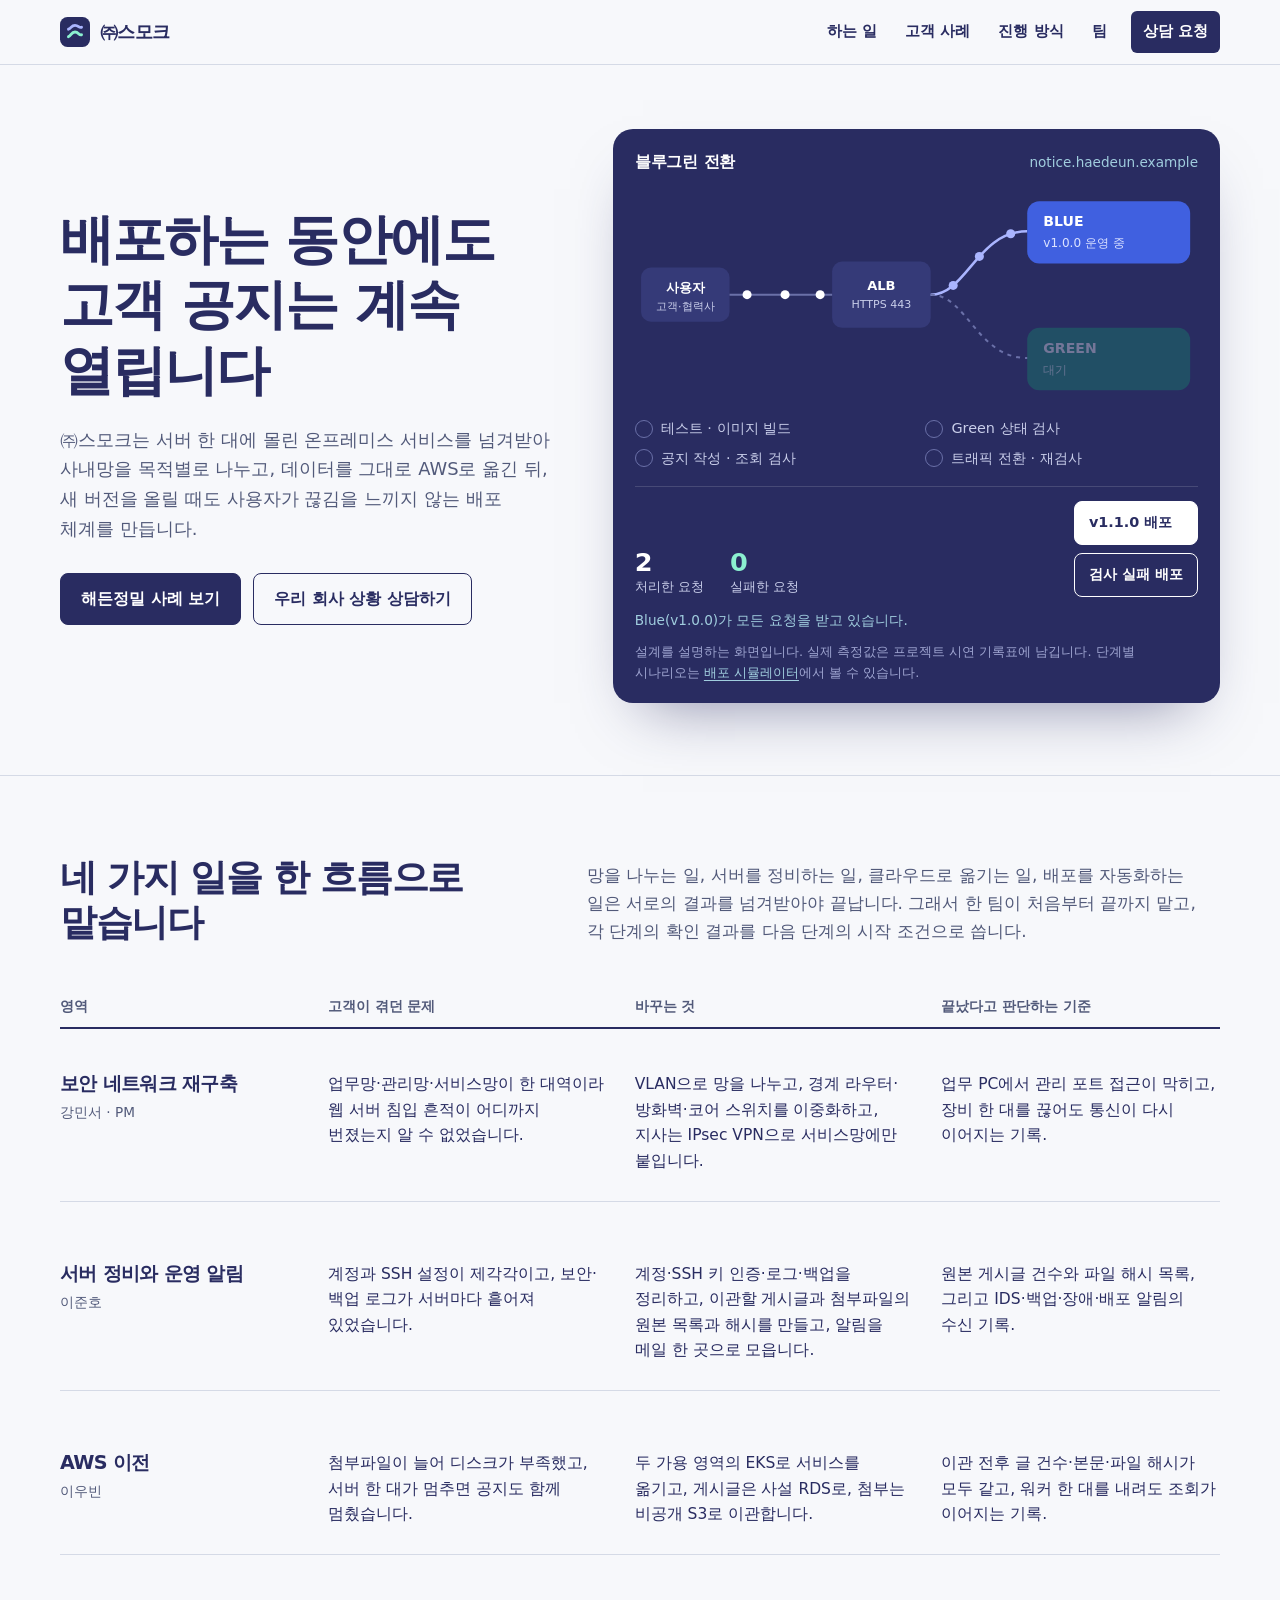
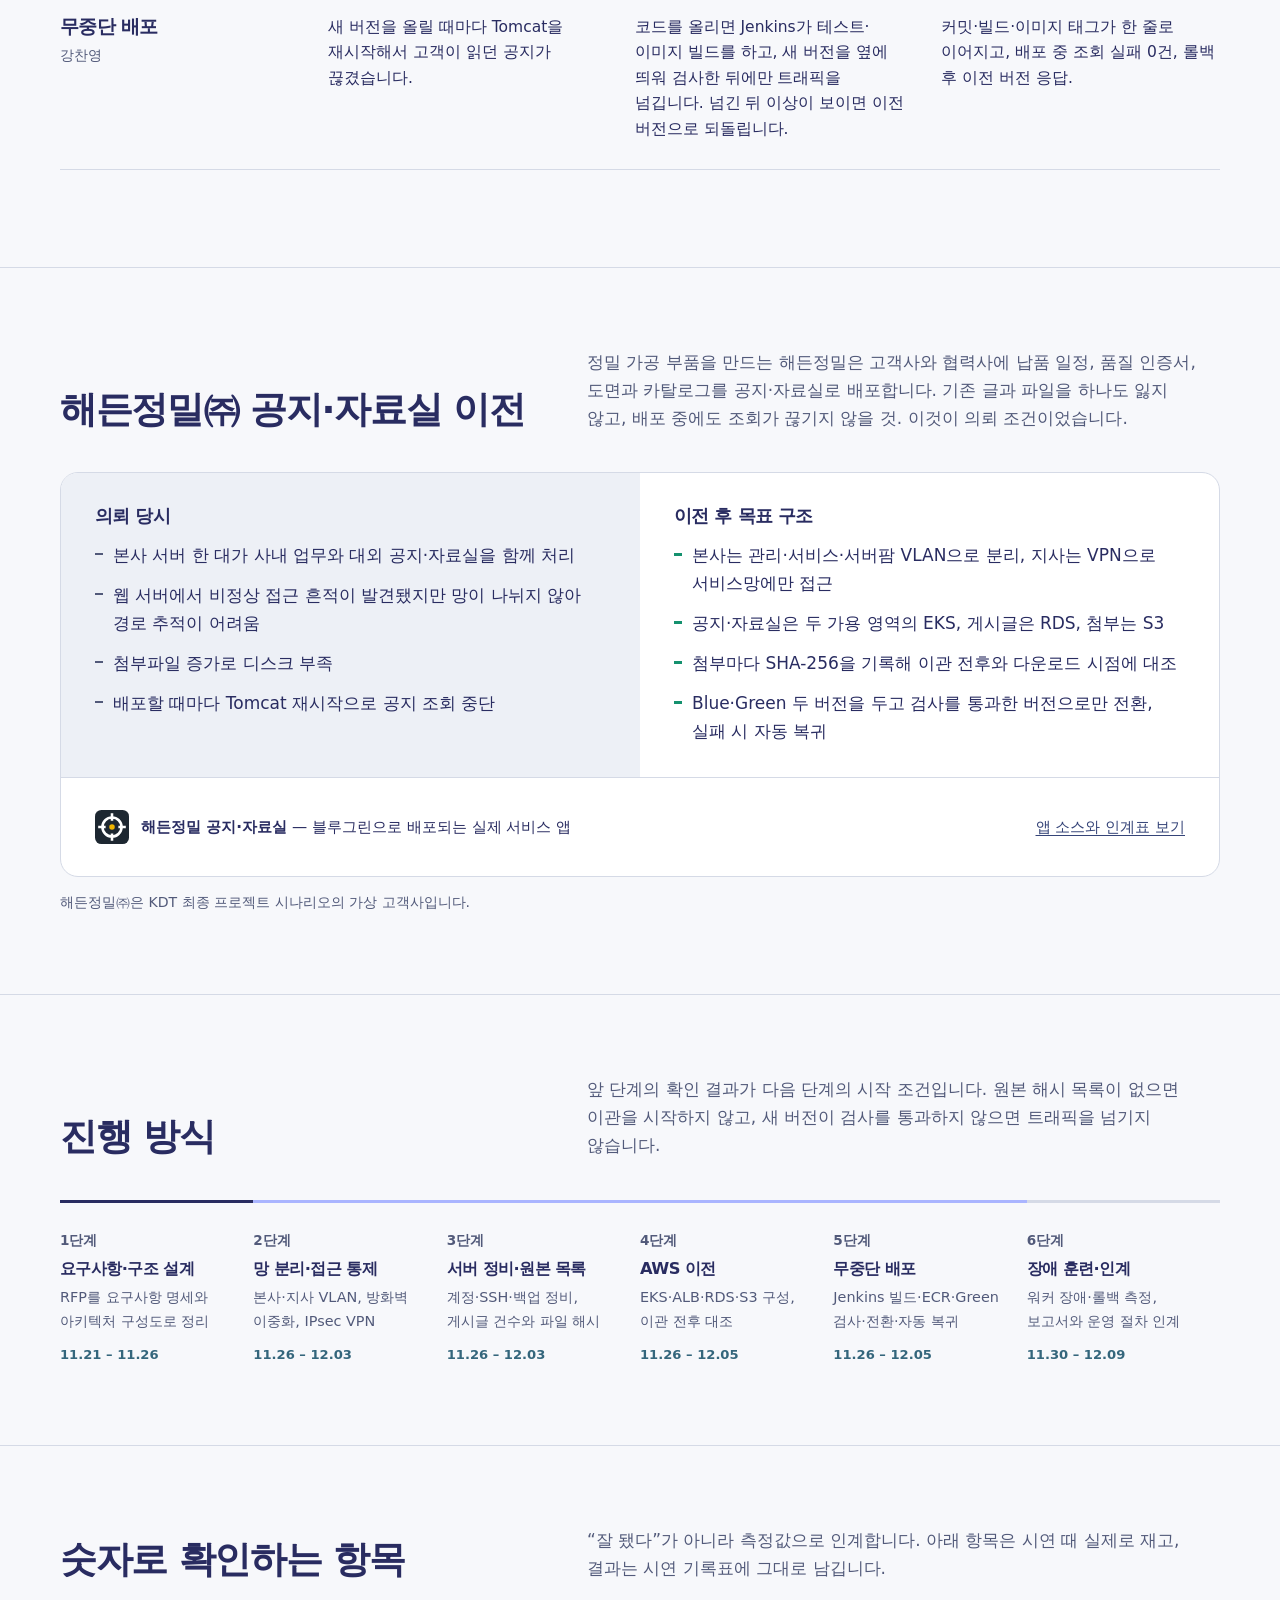
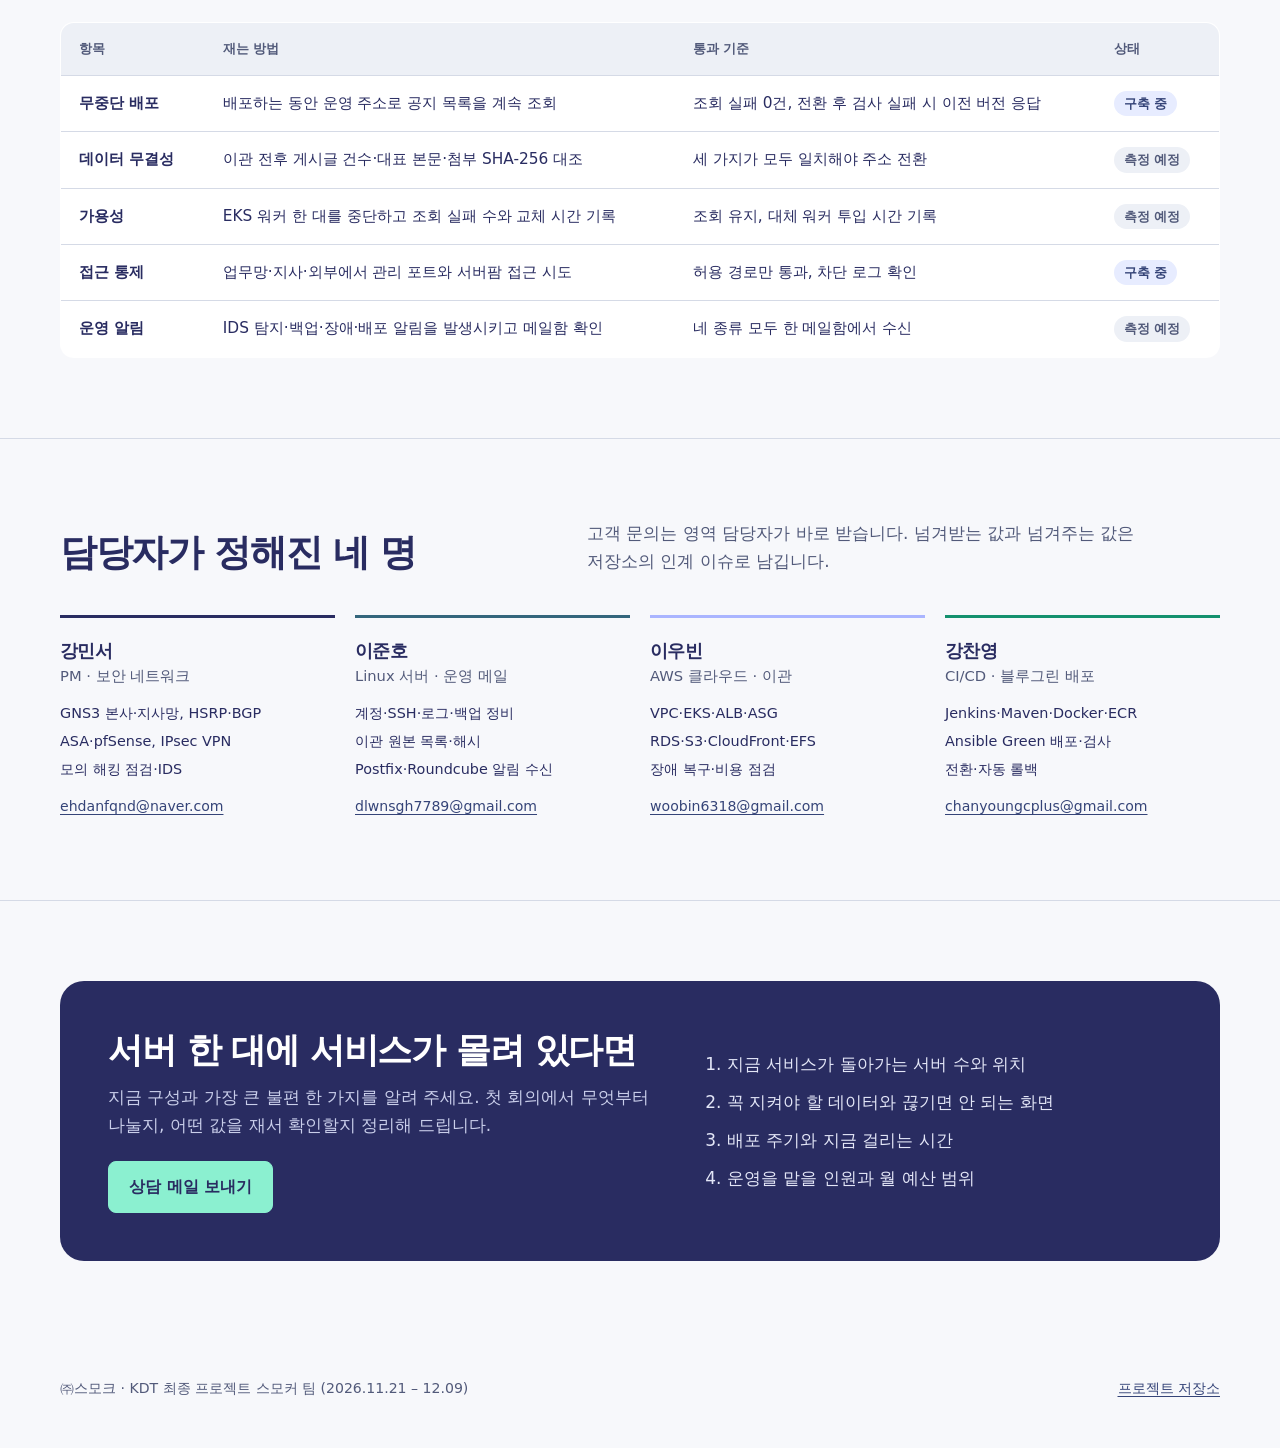
==== docs/site/index.html @ d823fbf6 "docs: ㈜스모크 회사 소개 사이트 (docs/site) - 블루그린 전환 인터랙션(정상 배포·검사 실패 롤백), 서비스 4영역, 해든정밀 사례, 일정, 측정 항목, 팀 - 단일" ====
<!DOCTYPE html>
<html lang="ko">
<head>
<meta charset="UTF-8">
<meta name="viewport" content="width=device-width, initial-scale=1">
<title>㈜스모크 | 온프레미스 보안 재구축 · AWS 이전 · 무중단 배포</title>
<meta name="description" content="㈜스모크는 사내망을 목적별로 나누고, 서비스를 AWS로 옮기고, 배포 중에도 서비스가 끊기지 않게 운영 체계를 만듭니다.">
<link rel="icon" href="data:image/svg+xml,%3Csvg xmlns='http://www.w3.org/2000/svg' viewBox='0 0 32 32'%3E%3Crect width='32' height='32' rx='8' fill='%23292C61'/%3E%3Cpath d='M9 21c3-1 3-5 7-5s4 4 7 3' stroke='%238BF0D0' stroke-width='3' fill='none' stroke-linecap='round'/%3E%3Cpath d='M9 13c3-1 3-4 7-4s4 3 7 2' stroke='%23AAB5FF' stroke-width='3' fill='none' stroke-linecap='round'/%3E%3C/svg%3E">
<style>
:root{
  --navy:#292C61; --navy-2:#354478; --teal:#34667C; --sky:#A0CDDE; --mint:#8BF0D0; --peri:#AAB5FF;
  --smoke:#EDF0F6; --mist:#F7F8FB; --white:#FFFFFF; --line:#D5DAE6; --text-2:#525A7A;
  --blue:#4060E0; --green:#14916E; --red:#C33A3A;
  --font:"Pretendard","Apple SD Gothic Neo","Malgun Gothic","Noto Sans KR","Noto Sans CJK KR",system-ui,sans-serif;
}
*{box-sizing:border-box}
html{scroll-behavior:smooth}
body{margin:0;font-family:var(--font);color:var(--navy);background:var(--mist);font-size:17px;line-height:1.65;font-feature-settings:"tnum" 1;word-break:keep-all;overflow-wrap:break-word}
a{color:var(--navy-2);text-underline-offset:3px}
:focus-visible{outline:3px solid var(--peri);outline-offset:3px;border-radius:4px}
h1,h2,h3{margin:0;letter-spacing:-.035em;line-height:1.2}
p{margin:0}
.wrap{width:min(1160px,100% - 40px);margin-inline:auto}
.sr-only{position:absolute;width:1px;height:1px;overflow:hidden;clip:rect(0 0 0 0);white-space:nowrap}

/* 머리글 */
.top{position:sticky;top:0;z-index:10;background:rgba(247,248,251,.92);backdrop-filter:blur(8px);border-bottom:1px solid var(--line)}
.top-in{display:flex;align-items:center;justify-content:space-between;min-height:64px;gap:20px}
.logo{display:flex;align-items:center;gap:10px;text-decoration:none;color:var(--navy);font-weight:800;font-size:1.15rem;letter-spacing:-.04em}
.logo svg{width:30px;height:30px}
.menu{display:flex;gap:4px;align-items:center}
.menu a{padding:8px 12px;text-decoration:none;color:var(--navy);font-weight:600;font-size:.95rem;border-radius:6px}
.menu a:hover{background:var(--smoke)}
.menu a.cta{background:var(--navy);color:var(--white);margin-left:8px}
.menu a.cta:hover{background:var(--navy-2)}

/* 히어로 */
.hero{padding:64px 0 72px;display:grid;grid-template-columns:.9fr 1.1fr;gap:56px;align-items:center}
.hero h1{font-size:clamp(2.2rem,4.4vw,3.4rem);font-weight:800}
.hero .lead{margin-top:22px;color:var(--text-2);font-size:1.12rem;max-width:30em}
.hero-actions{display:flex;gap:12px;margin-top:30px;flex-wrap:wrap}
.btn{display:inline-flex;align-items:center;gap:8px;padding:12px 20px;border-radius:8px;font:inherit;font-weight:700;font-size:1rem;text-decoration:none;cursor:pointer;border:1.5px solid var(--navy)}
.btn-solid{background:var(--navy);color:var(--white)}
.btn-solid:hover{background:var(--navy-2);border-color:var(--navy-2)}
.btn-line{background:transparent;color:var(--navy)}
.btn-line:hover{background:var(--smoke)}
.btn:disabled{opacity:.45;cursor:not-allowed}

/* 무중단 전환 패널 — 이 페이지에서 유일하게 움직이는 요소 */
.switch{background:var(--navy);color:var(--white);border-radius:20px;padding:22px 22px 20px;box-shadow:0 30px 60px -30px rgba(41,44,97,.55)}
.switch-head{display:flex;justify-content:space-between;align-items:baseline;gap:12px;margin-bottom:6px}
.switch-head h2{font-size:1.02rem;font-weight:700;letter-spacing:-.01em}
.switch-head .url{font-size:.85rem;color:var(--sky)}
.flow{width:100%;height:auto;display:block}
.flow text{font-family:var(--font)}
.checks{list-style:none;margin:6px 0 0;padding:0;display:grid;grid-template-columns:1fr 1fr;gap:6px 18px;font-size:.9rem}
.checks li{display:flex;gap:8px;align-items:center;color:#C9CEEA}
.checks li .m{width:18px;height:18px;border-radius:50%;border:1.5px solid #6A70A8;flex:none;display:grid;place-items:center;font-size:.7rem;font-weight:800}
.checks li.run{color:var(--white)}
.checks li.run .m{border-color:var(--peri);border-top-color:transparent;animation:spin .8s linear infinite}
.checks li.ok{color:var(--white)}
.checks li.ok .m{background:var(--mint);border-color:var(--mint);color:var(--navy)}
.checks li.fail{color:#FFD2D2}
.checks li.fail .m{background:var(--red);border-color:var(--red);color:var(--white)}
@keyframes spin{to{transform:rotate(360deg)}}
.meter{display:flex;gap:26px;margin-top:16px;padding-top:14px;border-top:1px solid rgba(255,255,255,.14);align-items:flex-end;flex-wrap:wrap}
.meter div{display:grid}
.meter b{font-size:1.6rem;font-weight:800;letter-spacing:-.03em;line-height:1.1}
.meter span{font-size:.8rem;color:#C9CEEA}
.meter .zero b{color:var(--mint)}
.switch-actions{margin-left:auto;display:flex;gap:8px;flex-wrap:wrap}
.switch .btn{padding:9px 14px;font-size:.9rem;border-color:var(--white)}
.switch .btn-solid{background:var(--white);color:var(--navy)}
.switch .btn-solid:hover{background:var(--mint);border-color:var(--mint)}
.switch .btn-line{color:var(--white)}
.switch .btn-line:hover{background:rgba(255,255,255,.1)}
.log{margin-top:12px;font-size:.85rem;color:var(--sky);min-height:1.5em}
.note{margin-top:10px;font-size:.8rem;color:#9EA4D0}
.note a{color:var(--sky)}

/* 공통 섹션 */
section.block{padding:80px 0;border-top:1px solid var(--line)}
.block-head{display:grid;grid-template-columns:1fr 1.3fr;gap:40px;margin-bottom:40px;align-items:end}
.block-head h2{font-size:clamp(1.7rem,3vw,2.3rem);font-weight:800}
.block-head p{color:var(--text-2);max-width:36em}

/* 하는 일: 문제 → 바꾸는 것 → 확인 방법 */
.svc{display:grid;gap:0;border-top:2px solid var(--navy)}
.svc-row{display:grid;grid-template-columns:15rem 1fr 1fr 1fr;gap:28px;padding:26px 0;border-bottom:1px solid var(--line)}
.svc-row h3{font-size:1.2rem;font-weight:800}
.svc-row .who{display:block;margin-top:6px;font-size:.85rem;color:var(--text-2);font-weight:500}
.svc-row dt{display:none;font-size:.82rem;color:var(--teal);font-weight:700;margin-bottom:4px}
.svc-row dd{margin:0;font-size:.97rem}
.svc-head{display:grid;grid-template-columns:15rem 1fr 1fr 1fr;gap:28px;padding:10px 0;font-size:.85rem;color:var(--text-2);font-weight:600}

/* 사례 */
.case{display:grid;grid-template-columns:1fr 1fr;gap:0;border-radius:18px;overflow:hidden;border:1px solid var(--line);background:var(--white)}
.case > div{padding:32px 34px}
.case .before{background:var(--smoke)}
.case h3{font-size:1.15rem;font-weight:800;margin-bottom:14px}
.case ul{margin:0;padding:0;list-style:none;display:grid;gap:12px}
.case li{padding-left:18px;position:relative}
.case li::before{content:"";position:absolute;left:0;top:.7em;width:8px;height:2px;background:var(--text-2)}
.case .after li::before{background:var(--green);height:3px}
.case-foot{grid-column:1/-1;padding:20px 34px;border-top:1px solid var(--line);display:flex;gap:16px;justify-content:space-between;flex-wrap:wrap;align-items:center;font-size:.95rem}
.client{display:flex;gap:12px;align-items:center}
.client svg{width:34px;height:34px}

/* 진행 방식: 실제 일정 순서 */
.steps{list-style:none;margin:0;padding:0;display:grid;grid-template-columns:repeat(6,1fr);gap:0;counter-reset:s}
.steps li{position:relative;padding:22px 18px 0 0;border-top:3px solid var(--line)}
.steps li.done{border-top-color:var(--navy)}
.steps li.now{border-top-color:var(--peri)}
.steps .n{font-size:.85rem;font-weight:700;color:var(--text-2)}
.steps h3{font-size:1.02rem;font-weight:800;margin:6px 0 8px}
.steps p{font-size:.9rem;color:var(--text-2)}
.steps time{display:block;margin-top:10px;font-size:.82rem;font-weight:600;color:var(--teal)}

/* 측정 약속 */
.measure{width:100%;border-collapse:collapse;background:var(--white);border-radius:14px;overflow:hidden;border:1px solid var(--line)}
.measure th,.measure td{text-align:left;padding:15px 18px;border-bottom:1px solid var(--line);vertical-align:top;font-size:.96rem}
.measure th{font-size:.82rem;color:var(--text-2);font-weight:600;background:var(--smoke)}
.measure tr:last-child td{border-bottom:0}
.measure td:first-child{font-weight:700;white-space:nowrap}
.status{display:inline-block;padding:2px 10px;border-radius:999px;font-size:.8rem;font-weight:700;background:var(--smoke);color:var(--text-2);white-space:nowrap}
.status.on{background:#E7ECFF;color:var(--navy-2)}
.fine{margin-top:14px;font-size:.88rem;color:var(--text-2)}

/* 팀 */
.team{display:grid;grid-template-columns:repeat(4,1fr);gap:20px}
.member{padding:22px 0 0;border-top:3px solid var(--navy)}
.member:nth-child(2){border-top-color:var(--teal)}
.member:nth-child(3){border-top-color:var(--peri)}
.member:nth-child(4){border-top-color:var(--green)}
.member h3{font-size:1.15rem;font-weight:800}
.member .role{color:var(--text-2);font-size:.92rem;margin-top:2px}
.member ul{margin:14px 0 0;padding:0;list-style:none;font-size:.9rem;display:grid;gap:4px}
.member a{font-size:.88rem;display:inline-block;margin-top:14px;word-break:break-all}

/* 상담 */
.contact{background:var(--navy);color:var(--white);border-radius:24px;padding:48px;display:grid;grid-template-columns:1.2fr 1fr;gap:40px;align-items:center}
.contact h2{font-size:clamp(1.6rem,3vw,2.2rem);font-weight:800}
.contact p{color:#C9CEEA;margin-top:12px}
.contact ol{margin:0;padding-left:1.2em;display:grid;gap:10px;color:#E3E6F7}
.contact .btn{margin-top:22px;background:var(--mint);border-color:var(--mint);color:var(--navy)}
.foot{padding:36px 0 48px;color:var(--text-2);font-size:.88rem;display:flex;justify-content:space-between;gap:16px;flex-wrap:wrap}

@media (max-width:960px){
  .hero{grid-template-columns:1fr;padding-top:40px;gap:36px}
  .block-head{grid-template-columns:1fr;gap:12px}
  .svc-head{display:none}
  .svc-row{grid-template-columns:1fr;gap:12px}
  .svc-row dt{display:block}
  .case{grid-template-columns:1fr}
  .steps{grid-template-columns:1fr 1fr;row-gap:28px}
  .team{grid-template-columns:1fr 1fr}
  .contact{grid-template-columns:1fr;padding:32px}
  .menu a:not(.cta){display:none}
}
@media (max-width:560px){
  body{font-size:16px}
  .checks{grid-template-columns:1fr}
  .team{grid-template-columns:1fr}
  .measure td:nth-child(3),.measure th:nth-child(3){display:none}
  .switch-actions{margin-left:0;width:100%}
}
@media (prefers-reduced-motion:reduce){
  html{scroll-behavior:auto}
  .checks li.run .m{animation:none;border-top-color:var(--peri)}
}
</style>
</head>
<body>

<header class="top">
  <div class="wrap top-in">
    <a class="logo" href="#top" aria-label="㈜스모크 처음으로">
      <svg viewBox="0 0 32 32" aria-hidden="true"><rect width="32" height="32" rx="8" fill="#292C61"/><path d="M9 21c3-1 3-5 7-5s4 4 7 3" stroke="#8BF0D0" stroke-width="3" fill="none" stroke-linecap="round"/><path d="M9 13c3-1 3-4 7-4s4 3 7 2" stroke="#AAB5FF" stroke-width="3" fill="none" stroke-linecap="round"/></svg>
      ㈜스모크
    </a>
    <nav class="menu" aria-label="주 메뉴">
      <a href="#services">하는 일</a>
      <a href="#case">고객 사례</a>
      <a href="#process">진행 방식</a>
      <a href="#team">팀</a>
      <a class="cta" href="#contact">상담 요청</a>
    </nav>
  </div>
</header>

<main id="top">
  <section class="wrap hero">
    <div>
      <h1>배포하는 동안에도 고객 공지는 계속 열립니다</h1>
      <p class="lead">㈜스모크는 서버 한 대에 몰린 온프레미스 서비스를 넘겨받아 사내망을 목적별로 나누고, 데이터를 그대로 AWS로 옮긴 뒤, 새 버전을 올릴 때도 사용자가 끊김을 느끼지 않는 배포 체계를 만듭니다.</p>
      <div class="hero-actions">
        <a class="btn btn-solid" href="#case">해든정밀 사례 보기</a>
        <a class="btn btn-line" href="#contact">우리 회사 상황 상담하기</a>
      </div>
    </div>

    <div class="switch" aria-labelledby="sw-title">
      <div class="switch-head">
        <h2 id="sw-title">블루그린 전환</h2>
        <span class="url">notice.haedeun.example</span>
      </div>
      <svg class="flow" viewBox="0 0 560 230" role="img" aria-labelledby="flow-desc">
        <desc id="flow-desc">사용자 요청이 로드밸런서를 거쳐 운영 중인 버전으로 가는 그림. 배포를 누르면 새 버전이 검사를 통과한 뒤 요청이 그쪽으로 옮겨 간다.</desc>
        <g font-size="13" fill="#C9CEEA">
          <rect x="6" y="88" width="88" height="54" rx="10" fill="#353A78"/>
          <text x="50" y="112" text-anchor="middle" fill="#fff" font-weight="700">사용자</text>
          <text x="50" y="130" text-anchor="middle" font-size="11">고객·협력사</text>
          <rect x="196" y="82" width="98" height="66" rx="10" fill="#353A78"/>
          <text x="245" y="110" text-anchor="middle" fill="#fff" font-weight="700">ALB</text>
          <text x="245" y="128" text-anchor="middle" font-size="11">HTTPS 443</text>
        </g>
        <path id="p-in" d="M94 115 H196" stroke="#6A70A8" stroke-width="2" fill="none"/>
        <path id="p-blue" d="M294 115 C330 115 340 52 390 52" stroke="#6A70A8" stroke-width="2" fill="none"/>
        <path id="p-green" d="M294 115 C330 115 340 178 390 178" stroke="#6A70A8" stroke-width="2" fill="none" stroke-dasharray="4 5"/>
        <g id="n-blue">
          <rect x="390" y="22" width="162" height="62" rx="12" fill="#4060E0"/>
          <text x="406" y="47" fill="#fff" font-size="14" font-weight="800">BLUE</text>
          <text id="t-blue-v" x="406" y="68" fill="#DCE3FF" font-size="12">v1.0.0 운영 중</text>
        </g>
        <g id="n-green" opacity=".35">
          <rect x="390" y="148" width="162" height="62" rx="12" fill="#14916E"/>
          <text x="406" y="173" fill="#fff" font-size="14" font-weight="800">GREEN</text>
          <text id="t-green-v" x="406" y="194" fill="#D5F7EC" font-size="12">대기</text>
        </g>
        <g id="dots"></g>
      </svg>

      <ol class="checks" aria-label="배포 단계">
        <li data-step="build"><span class="m" aria-hidden="true"></span>테스트 · 이미지 빌드</li>
        <li data-step="health"><span class="m" aria-hidden="true"></span>Green 상태 검사</li>
        <li data-step="rw"><span class="m" aria-hidden="true"></span>공지 작성 · 조회 검사</li>
        <li data-step="shift"><span class="m" aria-hidden="true"></span>트래픽 전환 · 재검사</li>
      </ol>

      <div class="meter">
        <div><b id="c-total">0</b><span>처리한 요청</span></div>
        <div class="zero"><b id="c-fail">0</b><span>실패한 요청</span></div>
        <div class="switch-actions">
          <button class="btn btn-solid" id="b-deploy" type="button">v1.1.0 배포</button>
          <button class="btn btn-line" id="b-bad" type="button">검사 실패 배포</button>
        </div>
      </div>
      <p class="log" id="log" role="status" aria-live="polite">Blue(v1.0.0)가 모든 요청을 받고 있습니다.</p>
      <p class="note">설계를 설명하는 화면입니다. 실제 측정값은 프로젝트 시연 기록표에 남깁니다. 단계별 시나리오는 <a href="https://smoke-release-lab.chanyoungcplus.chatgpt.site">배포 시뮬레이터</a>에서 볼 수 있습니다.</p>
    </div>
  </section>

  <section class="block" id="services">
    <div class="wrap">
      <div class="block-head">
        <h2>네 가지 일을 한 흐름으로 맡습니다</h2>
        <p>망을 나누는 일, 서버를 정비하는 일, 클라우드로 옮기는 일, 배포를 자동화하는 일은 서로의 결과를 넘겨받아야 끝납니다. 그래서 한 팀이 처음부터 끝까지 맡고, 각 단계의 확인 결과를 다음 단계의 시작 조건으로 씁니다.</p>
      </div>
      <div class="svc-head" aria-hidden="true"><span>영역</span><span>고객이 겪던 문제</span><span>바꾸는 것</span><span>끝났다고 판단하는 기준</span></div>
      <div class="svc">
        <dl class="svc-row">
          <div><h3>보안 네트워크 재구축</h3><span class="who">강민서 · PM</span></div>
          <div><dt>문제</dt><dd>업무망·관리망·서비스망이 한 대역이라 웹 서버 침입 흔적이 어디까지 번졌는지 알 수 없었습니다.</dd></div>
          <div><dt>바꾸는 것</dt><dd>VLAN으로 망을 나누고, 경계 라우터·방화벽·코어 스위치를 이중화하고, 지사는 IPsec VPN으로 서비스망에만 붙입니다.</dd></div>
          <div><dt>판단 기준</dt><dd>업무 PC에서 관리 포트 접근이 막히고, 장비 한 대를 끊어도 통신이 다시 이어지는 기록.</dd></div>
        </dl>
        <dl class="svc-row">
          <div><h3>서버 정비와 운영 알림</h3><span class="who">이준호</span></div>
          <div><dt>문제</dt><dd>계정과 SSH 설정이 제각각이고, 보안·백업 로그가 서버마다 흩어져 있었습니다.</dd></div>
          <div><dt>바꾸는 것</dt><dd>계정·SSH 키 인증·로그·백업을 정리하고, 이관할 게시글과 첨부파일의 원본 목록과 해시를 만들고, 알림을 메일 한 곳으로 모읍니다.</dd></div>
          <div><dt>판단 기준</dt><dd>원본 게시글 건수와 파일 해시 목록, 그리고 IDS·백업·장애·배포 알림의 수신 기록.</dd></div>
        </dl>
        <dl class="svc-row">
          <div><h3>AWS 이전</h3><span class="who">이우빈</span></div>
          <div><dt>문제</dt><dd>첨부파일이 늘어 디스크가 부족했고, 서버 한 대가 멈추면 공지도 함께 멈췄습니다.</dd></div>
          <div><dt>바꾸는 것</dt><dd>두 가용 영역의 EKS로 서비스를 옮기고, 게시글은 사설 RDS로, 첨부는 비공개 S3로 이관합니다.</dd></div>
          <div><dt>판단 기준</dt><dd>이관 전후 글 건수·본문·파일 해시가 모두 같고, 워커 한 대를 내려도 조회가 이어지는 기록.</dd></div>
        </dl>
        <dl class="svc-row">
          <div><h3>무중단 배포</h3><span class="who">강찬영</span></div>
          <div><dt>문제</dt><dd>새 버전을 올릴 때마다 Tomcat을 재시작해서 고객이 읽던 공지가 끊겼습니다.</dd></div>
          <div><dt>바꾸는 것</dt><dd>코드를 올리면 Jenkins가 테스트·이미지 빌드를 하고, 새 버전을 옆에 띄워 검사한 뒤에만 트래픽을 넘깁니다. 넘긴 뒤 이상이 보이면 이전 버전으로 되돌립니다.</dd></div>
          <div><dt>판단 기준</dt><dd>커밋·빌드·이미지 태그가 한 줄로 이어지고, 배포 중 조회 실패 0건, 롤백 후 이전 버전 응답.</dd></div>
        </dl>
      </div>
    </div>
  </section>

  <section class="block" id="case">
    <div class="wrap">
      <div class="block-head">
        <h2>해든정밀㈜ 공지·자료실 이전</h2>
        <p>정밀 가공 부품을 만드는 해든정밀은 고객사와 협력사에 납품 일정, 품질 인증서, 도면과 카탈로그를 공지·자료실로 배포합니다. 기존 글과 파일을 하나도 잃지 않고, 배포 중에도 조회가 끊기지 않을 것. 이것이 의뢰 조건이었습니다.</p>
      </div>
      <div class="case">
        <div class="before">
          <h3>의뢰 당시</h3>
          <ul>
            <li>본사 서버 한 대가 사내 업무와 대외 공지·자료실을 함께 처리</li>
            <li>웹 서버에서 비정상 접근 흔적이 발견됐지만 망이 나뉘지 않아 경로 추적이 어려움</li>
            <li>첨부파일 증가로 디스크 부족</li>
            <li>배포할 때마다 Tomcat 재시작으로 공지 조회 중단</li>
          </ul>
        </div>
        <div class="after">
          <h3>이전 후 목표 구조</h3>
          <ul>
            <li>본사는 관리·서비스·서버팜 VLAN으로 분리, 지사는 VPN으로 서비스망에만 접근</li>
            <li>공지·자료실은 두 가용 영역의 EKS, 게시글은 RDS, 첨부는 S3</li>
            <li>첨부마다 SHA-256을 기록해 이관 전후와 다운로드 시점에 대조</li>
            <li>Blue·Green 두 버전을 두고 검사를 통과한 버전으로만 전환, 실패 시 자동 복귀</li>
          </ul>
        </div>
        <div class="case-foot">
          <div class="client">
            <svg viewBox="0 0 32 32" aria-hidden="true"><rect width="32" height="32" rx="6" fill="#1D2731"/><circle cx="16" cy="16" r="9" fill="none" stroke="#fff" stroke-width="2.4"/><path d="M16 3v7M16 22v7M3 16h7M22 16h7" stroke="#fff" stroke-width="2.4"/><circle cx="16" cy="16" r="2.6" fill="#F0B400"/></svg>
            <span><strong>해든정밀 공지·자료실</strong> — 블루그린으로 배포되는 실제 서비스 앱</span>
          </div>
          <a href="https://github.com/CHANYOUNGKANG/Final_4gl_team_smoke/tree/main/app">앱 소스와 인계표 보기</a>
        </div>
      </div>
      <p class="fine">해든정밀㈜은 KDT 최종 프로젝트 시나리오의 가상 고객사입니다.</p>
    </div>
  </section>

  <section class="block" id="process">
    <div class="wrap">
      <div class="block-head">
        <h2>진행 방식</h2>
        <p>앞 단계의 확인 결과가 다음 단계의 시작 조건입니다. 원본 해시 목록이 없으면 이관을 시작하지 않고, 새 버전이 검사를 통과하지 않으면 트래픽을 넘기지 않습니다.</p>
      </div>
      <ol class="steps">
        <li class="done"><span class="n">1단계</span><h3>요구사항·구조 설계</h3><p>RFP를 요구사항 명세와 아키텍처 구성도로 정리</p><time>11.21 – 11.26</time></li>
        <li class="now"><span class="n">2단계</span><h3>망 분리·접근 통제</h3><p>본사·지사 VLAN, 방화벽 이중화, IPsec VPN</p><time>11.26 – 12.03</time></li>
        <li class="now"><span class="n">3단계</span><h3>서버 정비·원본 목록</h3><p>계정·SSH·백업 정비, 게시글 건수와 파일 해시</p><time>11.26 – 12.03</time></li>
        <li class="now"><span class="n">4단계</span><h3>AWS 이전</h3><p>EKS·ALB·RDS·S3 구성, 이관 전후 대조</p><time>11.26 – 12.05</time></li>
        <li class="now"><span class="n">5단계</span><h3>무중단 배포</h3><p>Jenkins 빌드·ECR·Green 검사·전환·자동 복귀</p><time>11.26 – 12.05</time></li>
        <li><span class="n">6단계</span><h3>장애 훈련·인계</h3><p>워커 장애·롤백 측정, 보고서와 운영 절차 인계</p><time>11.30 – 12.09</time></li>
      </ol>
    </div>
  </section>

  <section class="block" id="measure">
    <div class="wrap">
      <div class="block-head">
        <h2>숫자로 확인하는 항목</h2>
        <p>“잘 됐다”가 아니라 측정값으로 인계합니다. 아래 항목은 시연 때 실제로 재고, 결과는 시연 기록표에 그대로 남깁니다.</p>
      </div>
      <table class="measure">
        <thead><tr><th scope="col">항목</th><th scope="col">재는 방법</th><th scope="col">통과 기준</th><th scope="col">상태</th></tr></thead>
        <tbody>
          <tr><td>무중단 배포</td><td>배포하는 동안 운영 주소로 공지 목록을 계속 조회</td><td>조회 실패 0건, 전환 후 검사 실패 시 이전 버전 응답</td><td><span class="status on">구축 중</span></td></tr>
          <tr><td>데이터 무결성</td><td>이관 전후 게시글 건수·대표 본문·첨부 SHA-256 대조</td><td>세 가지가 모두 일치해야 주소 전환</td><td><span class="status">측정 예정</span></td></tr>
          <tr><td>가용성</td><td>EKS 워커 한 대를 중단하고 조회 실패 수와 교체 시간 기록</td><td>조회 유지, 대체 워커 투입 시간 기록</td><td><span class="status">측정 예정</span></td></tr>
          <tr><td>접근 통제</td><td>업무망·지사·외부에서 관리 포트와 서버팜 접근 시도</td><td>허용 경로만 통과, 차단 로그 확인</td><td><span class="status on">구축 중</span></td></tr>
          <tr><td>운영 알림</td><td>IDS 탐지·백업·장애·배포 알림을 발생시키고 메일함 확인</td><td>네 종류 모두 한 메일함에서 수신</td><td><span class="status">측정 예정</span></td></tr>
        </tbody>
      </table>
    </div>
  </section>

  <section class="block" id="team">
    <div class="wrap">
      <div class="block-head">
        <h2>담당자가 정해진 네 명</h2>
        <p>고객 문의는 영역 담당자가 바로 받습니다. 넘겨받는 값과 넘겨주는 값은 저장소의 인계 이슈로 남깁니다.</p>
      </div>
      <div class="team">
        <div class="member"><h3>강민서</h3><p class="role">PM · 보안 네트워크</p><ul><li>GNS3 본사·지사망, HSRP·BGP</li><li>ASA·pfSense, IPsec VPN</li><li>모의 해킹 점검·IDS</li></ul><a href="mailto:ehdanfqnd@naver.com">ehdanfqnd@naver.com</a></div>
        <div class="member"><h3>이준호</h3><p class="role">Linux 서버 · 운영 메일</p><ul><li>계정·SSH·로그·백업 정비</li><li>이관 원본 목록·해시</li><li>Postfix·Roundcube 알림 수신</li></ul><a href="mailto:dlwnsgh7789@gmail.com">dlwnsgh7789@gmail.com</a></div>
        <div class="member"><h3>이우빈</h3><p class="role">AWS 클라우드 · 이관</p><ul><li>VPC·EKS·ALB·ASG</li><li>RDS·S3·CloudFront·EFS</li><li>장애 복구·비용 점검</li></ul><a href="mailto:woobin6318@gmail.com">woobin6318@gmail.com</a></div>
        <div class="member"><h3>강찬영</h3><p class="role">CI/CD · 블루그린 배포</p><ul><li>Jenkins·Maven·Docker·ECR</li><li>Ansible Green 배포·검사</li><li>전환·자동 롤백</li></ul><a href="mailto:chanyoungcplus@gmail.com">chanyoungcplus@gmail.com</a></div>
      </div>
    </div>
  </section>

  <section class="block" id="contact">
    <div class="wrap">
      <div class="contact">
        <div>
          <h2>서버 한 대에 서비스가 몰려 있다면</h2>
          <p>지금 구성과 가장 큰 불편 한 가지를 알려 주세요. 첫 회의에서 무엇부터 나눌지, 어떤 값을 재서 확인할지 정리해 드립니다.</p>
          <a class="btn" href="mailto:ehdanfqnd@naver.com?subject=%5B%EC%83%81%EB%8B%B4%5D%20%EC%9D%B8%ED%94%84%EB%9D%BC%20%EC%A0%84%ED%99%98%20%EB%AC%B8%EC%9D%98">상담 메일 보내기</a>
        </div>
        <ol>
          <li>지금 서비스가 돌아가는 서버 수와 위치</li>
          <li>꼭 지켜야 할 데이터와 끊기면 안 되는 화면</li>
          <li>배포 주기와 지금 걸리는 시간</li>
          <li>운영을 맡을 인원과 월 예산 범위</li>
        </ol>
      </div>
    </div>
  </section>
</main>

<footer class="wrap foot">
  <span>㈜스모크 · KDT 최종 프로젝트 스모커 팀 (2026.11.21 – 12.09)</span>
  <a href="https://github.com/CHANYOUNGKANG/Final_4gl_team_smoke">프로젝트 저장소</a>
</footer>

<script>
(() => {
  const reduce = window.matchMedia('(prefers-reduced-motion: reduce)').matches;
  const $ = (id) => document.getElementById(id);
  const svgNS = 'http://www.w3.org/2000/svg';
  const dots = $('dots');
  const paths = { in: $('p-in'), blue: $('p-blue'), green: $('p-green') };
  const len = Object.fromEntries(Object.entries(paths).map(([k, p]) => [k, p.getTotalLength()]));
  const steps = [...document.querySelectorAll('.checks li')];
  const bDeploy = $('b-deploy'), bBad = $('b-bad'), log = $('log');

  let live = 'blue';            // 운영 트래픽을 받는 쪽
  let versions = { blue: 'v1.0.0', green: null };
  let total = 0, fail = 0, busy = false, nextVer = 1;
  const color = { blue: '#AAB5FF', green: '#8BF0D0' };
  const flying = [];

  function setStep(i, state) {
    steps[i].className = state || '';
    const m = steps[i].querySelector('.m');
    m.textContent = state === 'ok' ? '✓' : state === 'fail' ? '!' : '';
  }
  function resetSteps() { steps.forEach((_, i) => setStep(i, '')); }
  function say(t) { log.textContent = t; }
  function node(slot, on) { $('n-' + slot).setAttribute('opacity', on ? '1' : '.35'); }
  function edge(slot, on) {
    paths[slot].setAttribute('stroke', on ? color[slot] : '#6A70A8');
    paths[slot].setAttribute('stroke-dasharray', on ? '' : '4 5');
    paths[slot].setAttribute('stroke-width', on ? '2.5' : '2');
  }
  function label(slot, text) { $('t-' + slot + '-v').textContent = text; }
  const wait = (ms) => new Promise((r) => setTimeout(r, reduce ? Math.min(ms, 250) : ms));

  // 요청 점: 사용자 → ALB → 지금 live 인 슬롯. 요청이 출발할 때 목적지를 정하므로 전환 중에도 실패가 없다.
  function spawn() {
    const c = document.createElementNS(svgNS, 'circle');
    c.setAttribute('r', '4.5');
    c.setAttribute('fill', '#fff');
    dots.appendChild(c);
    flying.push({ c, t: 0, to: live });
  }
  let last = performance.now(), acc = 0;
  function frame(now) {
    const dt = Math.min(now - last, 50); last = now;
    acc += dt;
    if (!reduce && acc > 210) { acc = 0; spawn(); }
    for (let i = flying.length - 1; i >= 0; i--) {
      const f = flying[i];
      f.t += dt / 1300;
      let pt;
      if (f.t < 0.45) pt = paths.in.getPointAtLength(len.in * (f.t / 0.45));
      else {
        const k = (f.t - 0.45) / 0.55;
        pt = paths[f.to].getPointAtLength(len[f.to] * Math.min(k, 1));
        f.c.setAttribute('fill', color[f.to]);
      }
      f.c.setAttribute('cx', pt.x); f.c.setAttribute('cy', pt.y);
      if (f.t >= 1) { f.c.remove(); flying.splice(i, 1); total++; $('c-total').textContent = total.toLocaleString('ko-KR'); }
    }
    requestAnimationFrame(frame);
  }
  if (reduce) setInterval(() => { total += 5; $('c-total').textContent = total.toLocaleString('ko-KR'); }, 1000);
  requestAnimationFrame(frame);

  async function deploy(bad) {
    if (busy) return;
    busy = true; bDeploy.disabled = bBad.disabled = true;
    const idle = live === 'blue' ? 'green' : 'blue';
    const prev = live;
    const ver = 'v1.' + nextVer + '.0';
    const NAME = idle.toUpperCase(), PREV = prev.toUpperCase();
    resetSteps();

    setStep(0, 'run'); say(`커밋을 받아 ${ver} 테스트와 이미지 빌드를 진행합니다.`);
    await wait(1400); setStep(0, 'ok');

    node(idle, true); label(idle, ver + ' 검사 중');
    setStep(1, 'run'); say(`${NAME}에 ${ver}를 띄웠습니다. 운영 요청은 계속 ${PREV}가 받습니다.`);
    await wait(1300); setStep(1, 'ok');

    setStep(2, 'run'); say(`${NAME} 전용 경로에서 검증 공지를 작성하고 다시 읽습니다.`);
    await wait(1300); setStep(2, 'ok');

    setStep(3, 'run'); say('ALB 리스너를 새 대상 그룹으로 바꿉니다. 이미 출발한 요청은 원래 버전이 끝까지 처리합니다.');
    live = idle; edge(idle, true); edge(prev, false);
    await wait(1500);

    if (bad) {
      setStep(3, 'fail');
      say(`운영 주소 재검사에서 오류를 감지했습니다. ${PREV}로 되돌립니다.`);
      await wait(900);
      live = prev; edge(prev, true); edge(idle, false);
      label(idle, ver + ' 실패 · 보관'); node(idle, false);
      await wait(1200);
      say(`${PREV}(${versions[prev]})가 다시 모든 요청을 받습니다. 실패한 요청 ${fail}건.`);
    } else {
      setStep(3, 'ok');
      versions[idle] = ver;
      label(idle, ver + ' 운영 중');
      label(prev, versions[prev] + ' 대기 · 복귀용');
      node(prev, false);
      nextVer++;
      say(`${NAME}(${ver})가 모든 요청을 받습니다. 배포하는 동안 실패한 요청 ${fail}건.`);
      bDeploy.textContent = 'v1.' + nextVer + '.0 배포';
    }
    busy = false; bDeploy.disabled = bBad.disabled = false;
  }
  bDeploy.addEventListener('click', () => deploy(false));
  bBad.addEventListener('click', () => deploy(true));
  edge('blue', true);
})();
</script>
</body>
</html>
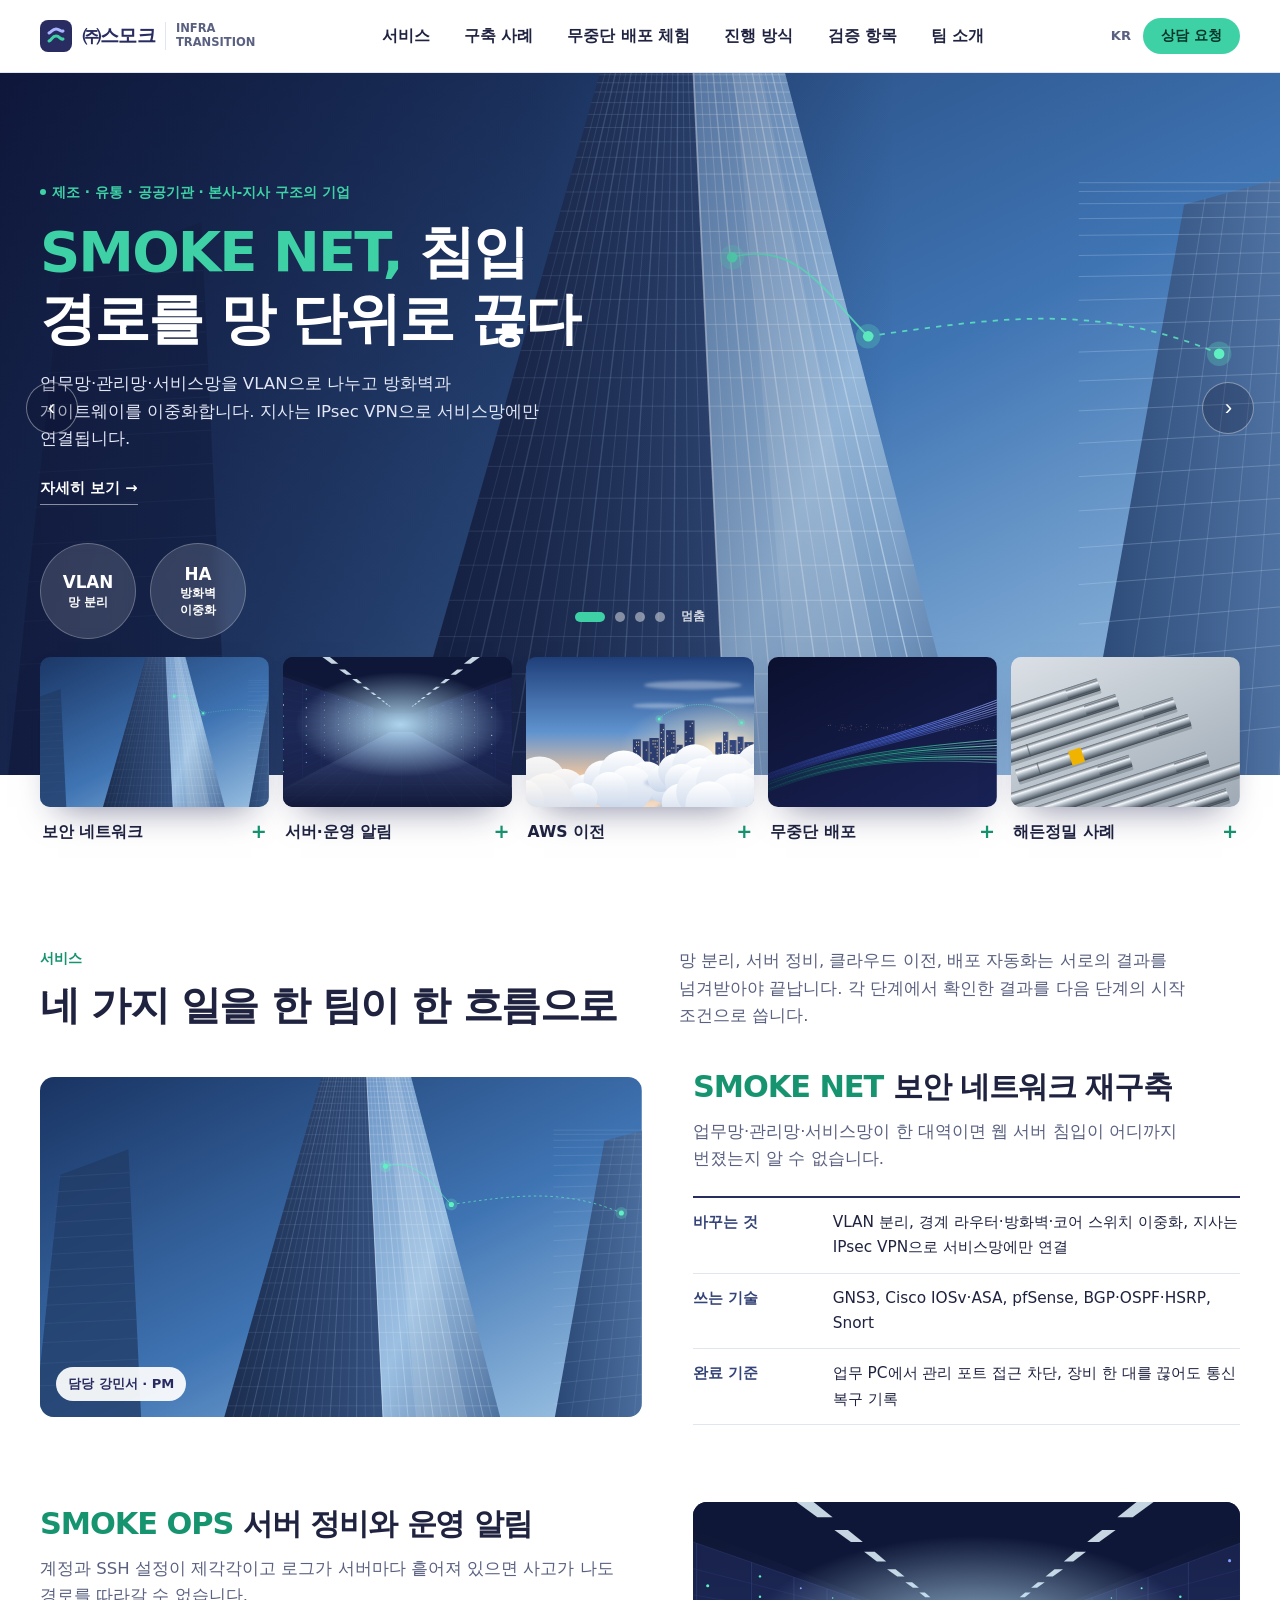
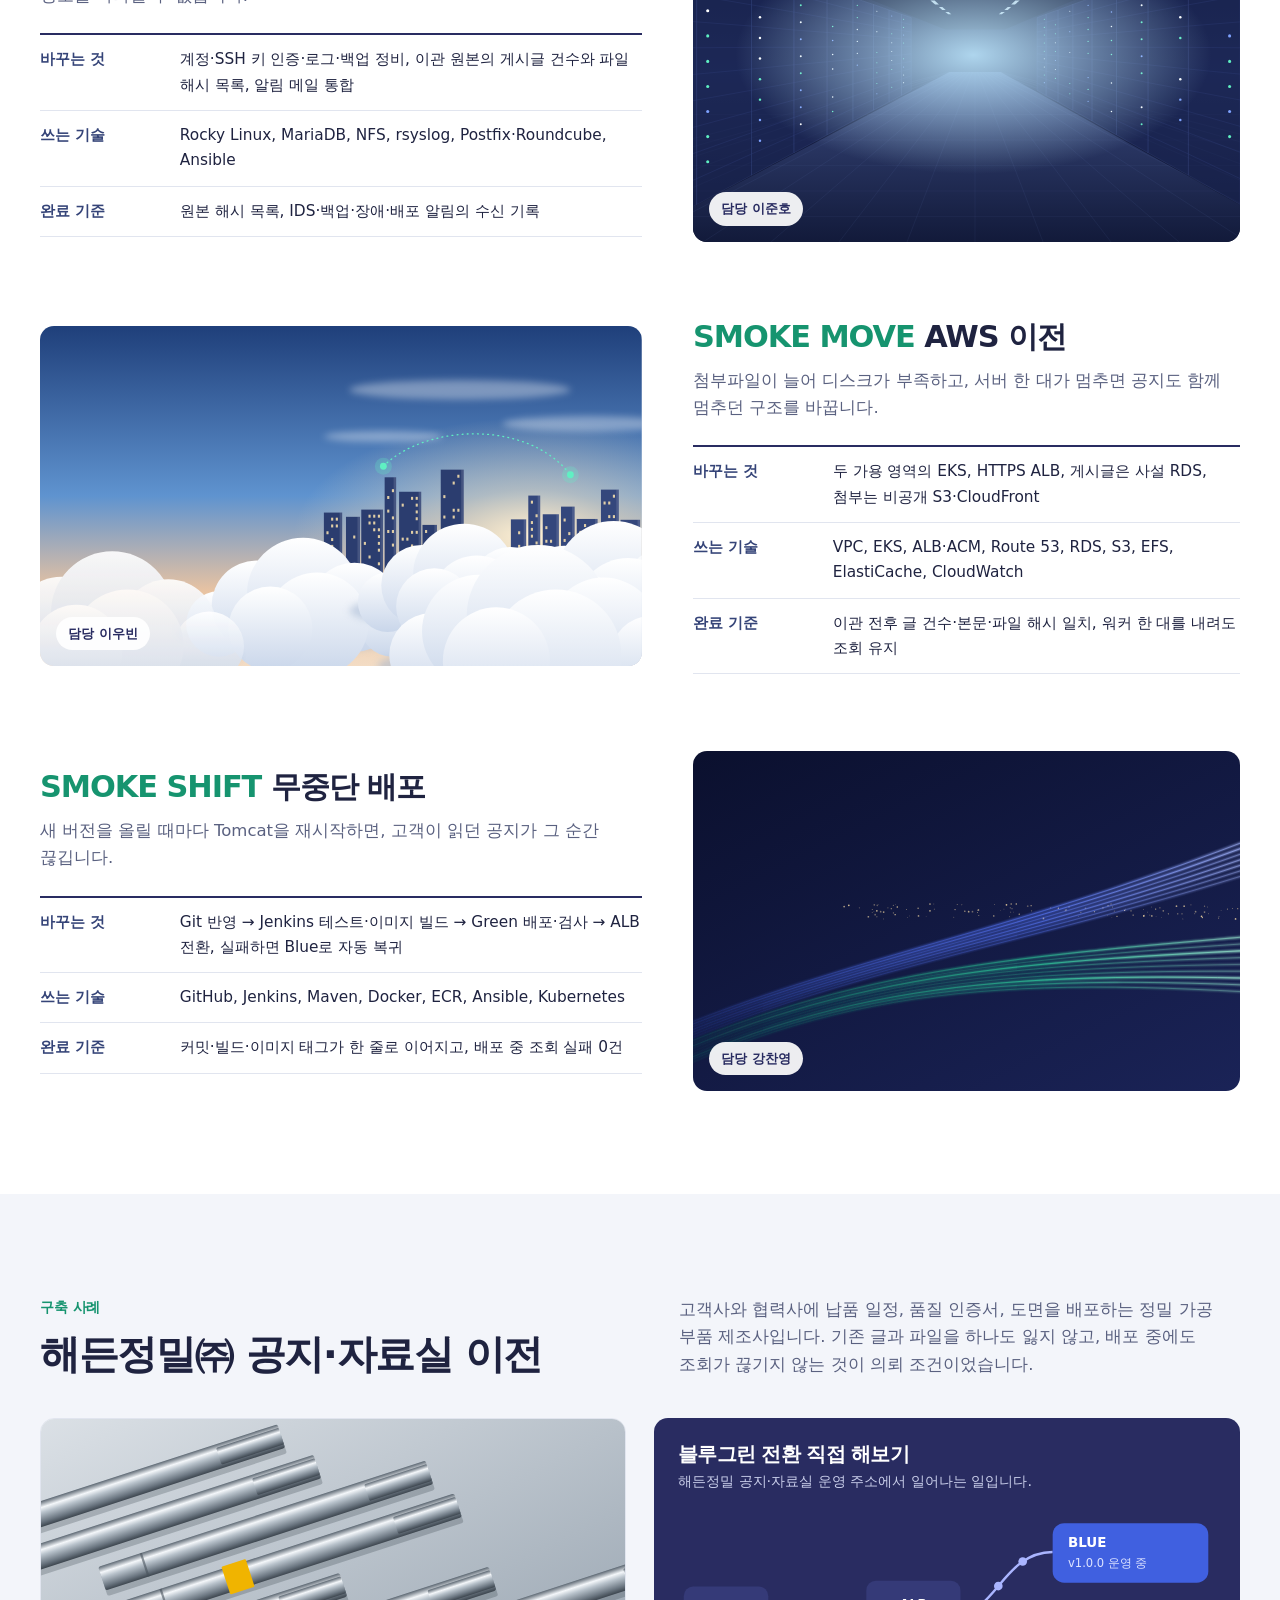
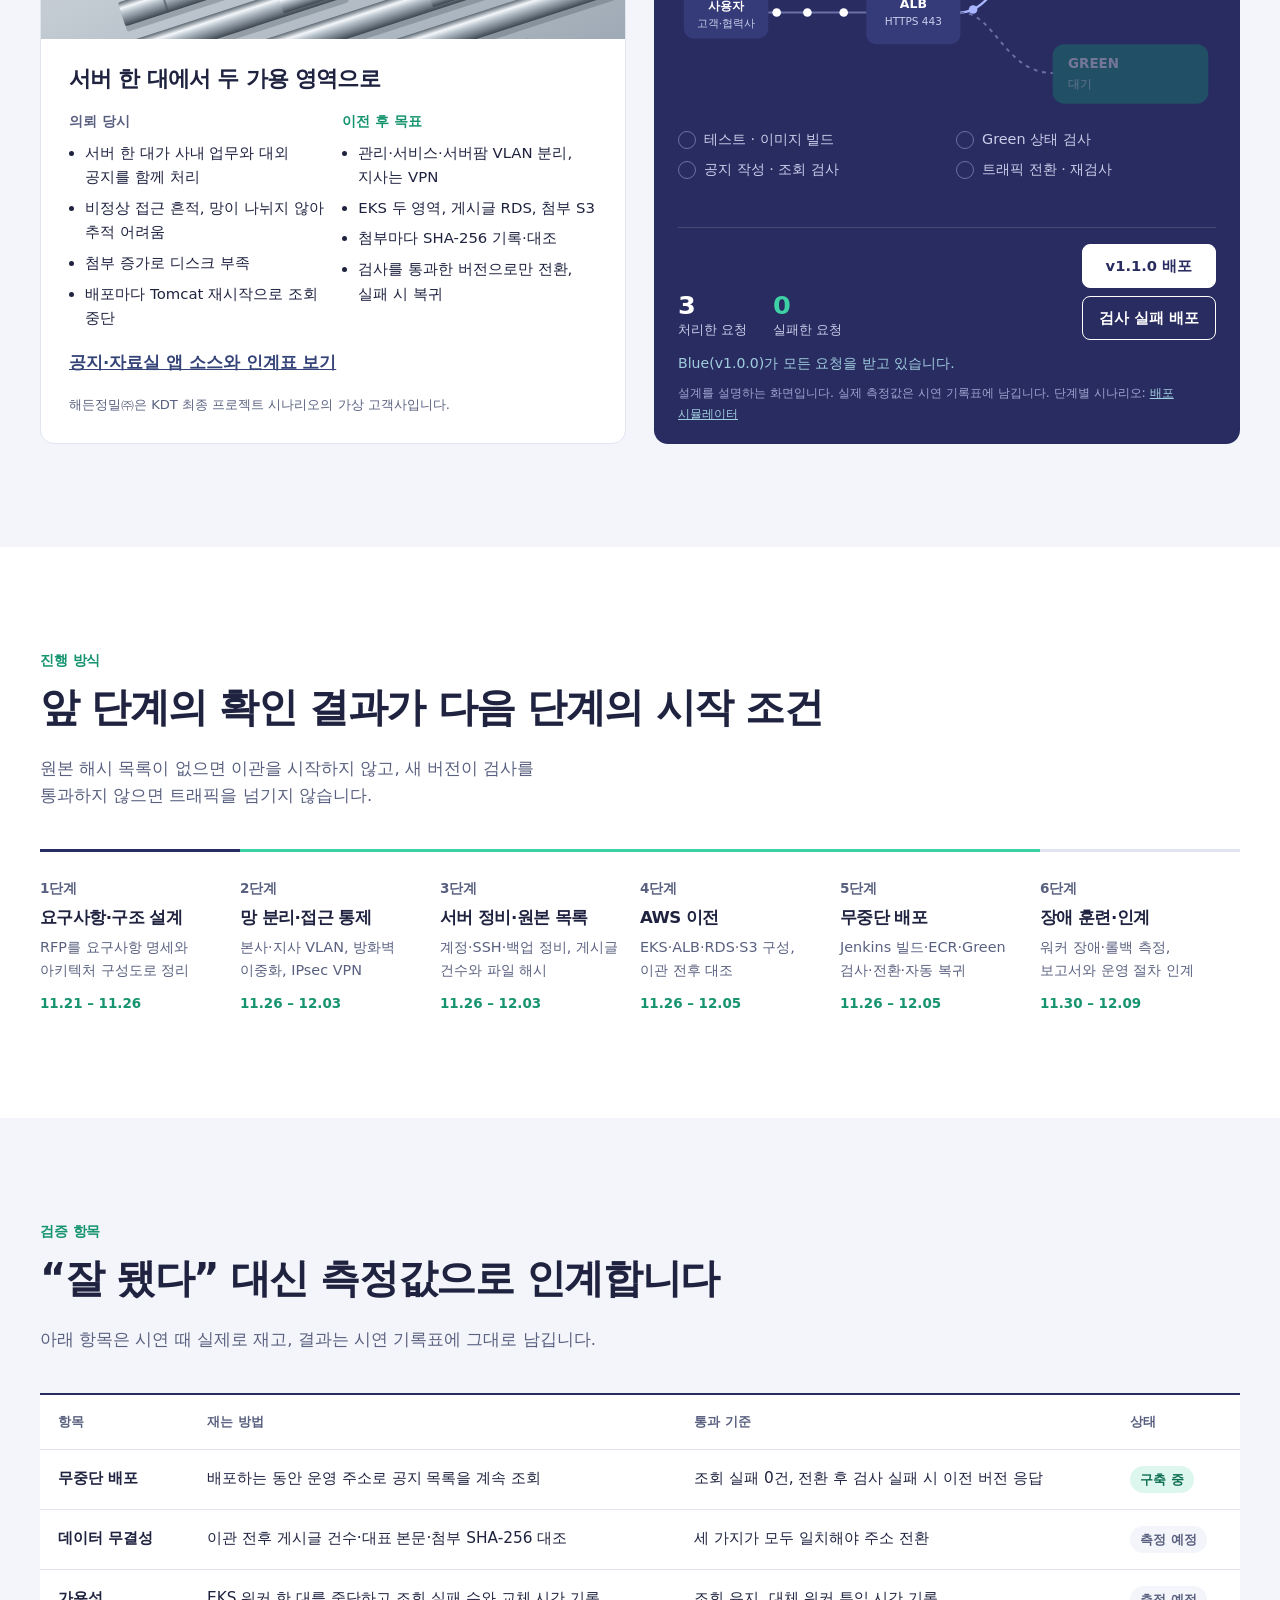
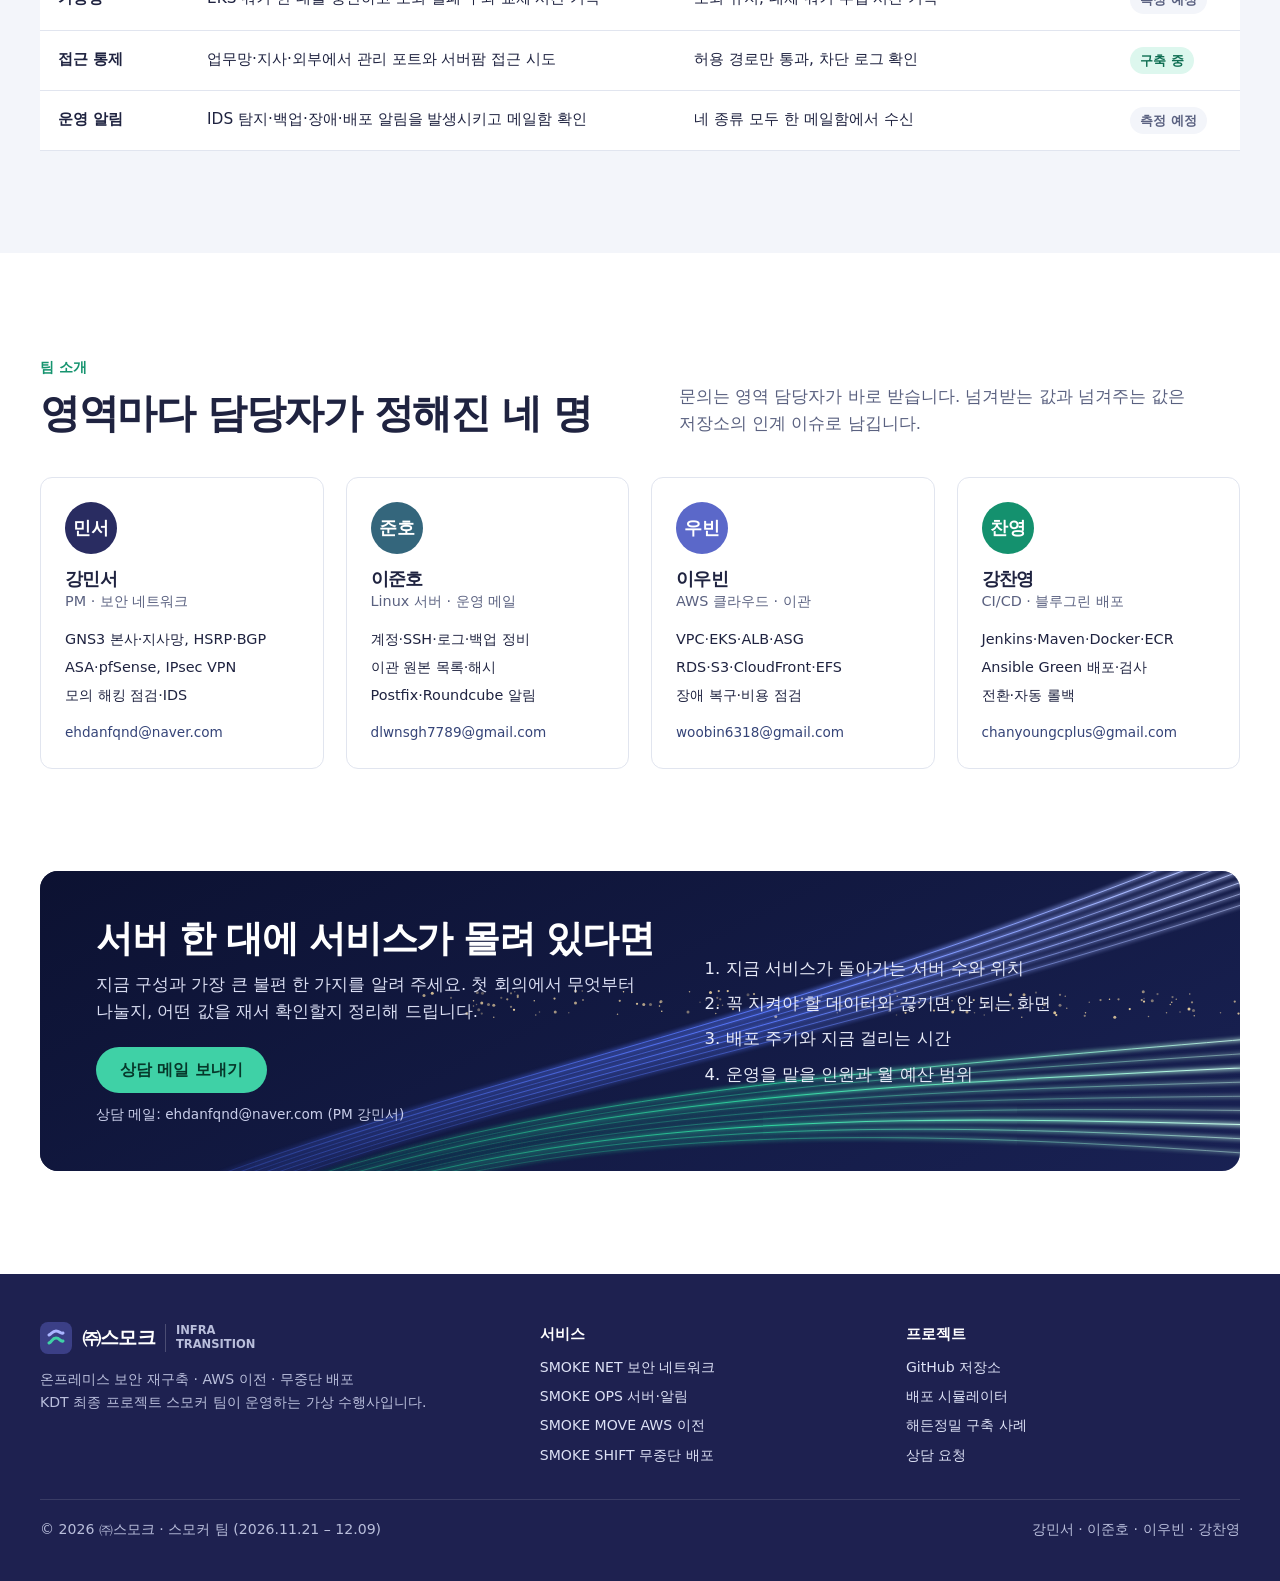
==== commit 0a827b5f: "docs: 회사 홈페이지를 기업 홈페이지형(전폭 슬라이더·이미지 카드)으로 개편 - 서비스 4종(SMOKE NET·OPS·MOVE·SHIFT) 히어로 슬라이더: 자동 넘김·멈춤·화" ====
--- a/docs/site/index.html
+++ b/docs/site/index.html
@@ -3,331 +3,464 @@
 <head>
 <meta charset="UTF-8">
 <meta name="viewport" content="width=device-width, initial-scale=1">
-<title>㈜스모크 | 온프레미스 보안 재구축 · AWS 이전 · 무중단 배포</title>
-<meta name="description" content="㈜스모크는 사내망을 목적별로 나누고, 서비스를 AWS로 옮기고, 배포 중에도 서비스가 끊기지 않게 운영 체계를 만듭니다.">
-<link rel="icon" href="data:image/svg+xml,%3Csvg xmlns='http://www.w3.org/2000/svg' viewBox='0 0 32 32'%3E%3Crect width='32' height='32' rx='8' fill='%23292C61'/%3E%3Cpath d='M9 21c3-1 3-5 7-5s4 4 7 3' stroke='%238BF0D0' stroke-width='3' fill='none' stroke-linecap='round'/%3E%3Cpath d='M9 13c3-1 3-4 7-4s4 3 7 2' stroke='%23AAB5FF' stroke-width='3' fill='none' stroke-linecap='round'/%3E%3C/svg%3E">
+<title>㈜스모크 | 인프라 전환 전문</title>
+<meta name="description" content="㈜스모크는 온프레미스 보안 재구축, AWS 이전, 무중단 배포를 한 흐름으로 맡습니다.">
+<link rel="icon" href="data:image/svg+xml,%3Csvg xmlns='http://www.w3.org/2000/svg' viewBox='0 0 32 32'%3E%3Crect width='32' height='32' rx='8' fill='%23292C61'/%3E%3Cpath d='M9 21c3-1 3-5 7-5s4 4 7 3' stroke='%233FD1A6' stroke-width='3' fill='none' stroke-linecap='round'/%3E%3Cpath d='M9 13c3-1 3-4 7-4s4 3 7 2' stroke='%23AAB5FF' stroke-width='3' fill='none' stroke-linecap='round'/%3E%3C/svg%3E">
 <style>
+/*
+VOICE   기업 홈페이지 — 차분하고 신뢰감 있게, 제품(서비스)별로 큰 장면을 넘기는 대형 슬라이더
+IDEA    제조사 제품 카탈로그 홈: 서비스 하나가 한 장의 "제품 사진"이 된다
+PICTURE 슬라이드마다 그린 장면(타워·서버 통로·구름 위 두 영역·빛 궤적), 아래 카드 줄은 같은 장면의 크롭
+COLOUR  남색 #292C61 기반, 민트 #3FD1A6 는 서비스 이름과 버튼에만, 파랑/초록은 블루그린 슬롯 의미로만
+TYPE    한국어 시스템 고딕 800/700/400, 제목 44–58px, 본문 16–17px
+LAYOUT  흰 헤더 → 전폭 히어로 슬라이더 + 원형 배지 → 히어로에 걸친 이미지 카드 5장 → 섹션 → 남색 푸터
+*/
 :root{
-  --navy:#292C61; --navy-2:#354478; --teal:#34667C; --sky:#A0CDDE; --mint:#8BF0D0; --peri:#AAB5FF;
-  --smoke:#EDF0F6; --mist:#F7F8FB; --white:#FFFFFF; --line:#D5DAE6; --text-2:#525A7A;
+  --navy:#292C61; --navy-2:#354478; --navy-3:#1E2150; --ink:#1F2340; --text-2:#5A6180;
+  --mint:#3FD1A6; --mint-d:#16946F; --peri:#AAB5FF; --sky:#A0CDDE;
+  --bg:#FFFFFF; --soft:#F3F5FA; --line:#E1E5EF;
   --blue:#4060E0; --green:#14916E; --red:#C33A3A;
   --font:"Pretendard","Apple SD Gothic Neo","Malgun Gothic","Noto Sans KR","Noto Sans CJK KR",system-ui,sans-serif;
 }
-*{box-sizing:border-box}
-html{scroll-behavior:smooth}
-body{margin:0;font-family:var(--font);color:var(--navy);background:var(--mist);font-size:17px;line-height:1.65;font-feature-settings:"tnum" 1;word-break:keep-all;overflow-wrap:break-word}
-a{color:var(--navy-2);text-underline-offset:3px}
-:focus-visible{outline:3px solid var(--peri);outline-offset:3px;border-radius:4px}
+*{box-sizing:border-box;min-width:0}
+html{scroll-behavior:smooth;scroll-padding-top:84px}
+body{margin:0;font-family:var(--font);color:var(--ink);background:var(--bg);font-size:16.5px;line-height:1.65;word-break:keep-all;overflow-wrap:break-word;overflow-x:clip}
+a{color:inherit}
+:focus-visible{outline:3px solid var(--mint);outline-offset:3px;border-radius:4px}
 h1,h2,h3{margin:0;letter-spacing:-.035em;line-height:1.2}
 p{margin:0}
-.wrap{width:min(1160px,100% - 40px);margin-inline:auto}
+.wrap{width:min(1200px,100% - 40px);margin-inline:auto}
 .sr-only{position:absolute;width:1px;height:1px;overflow:hidden;clip:rect(0 0 0 0);white-space:nowrap}
-
-/* 머리글 */
-.top{position:sticky;top:0;z-index:10;background:rgba(247,248,251,.92);backdrop-filter:blur(8px);border-bottom:1px solid var(--line)}
-.top-in{display:flex;align-items:center;justify-content:space-between;min-height:64px;gap:20px}
-.logo{display:flex;align-items:center;gap:10px;text-decoration:none;color:var(--navy);font-weight:800;font-size:1.15rem;letter-spacing:-.04em}
-.logo svg{width:30px;height:30px}
-.menu{display:flex;gap:4px;align-items:center}
-.menu a{padding:8px 12px;text-decoration:none;color:var(--navy);font-weight:600;font-size:.95rem;border-radius:6px}
-.menu a:hover{background:var(--smoke)}
-.menu a.cta{background:var(--navy);color:var(--white);margin-left:8px}
-.menu a.cta:hover{background:var(--navy-2)}
-
-/* 히어로 */
-.hero{padding:64px 0 72px;display:grid;grid-template-columns:.9fr 1.1fr;gap:56px;align-items:center}
-.hero h1{font-size:clamp(2.2rem,4.4vw,3.4rem);font-weight:800}
-.hero .lead{margin-top:22px;color:var(--text-2);font-size:1.12rem;max-width:30em}
-.hero-actions{display:flex;gap:12px;margin-top:30px;flex-wrap:wrap}
-.btn{display:inline-flex;align-items:center;gap:8px;padding:12px 20px;border-radius:8px;font:inherit;font-weight:700;font-size:1rem;text-decoration:none;cursor:pointer;border:1.5px solid var(--navy)}
-.btn-solid{background:var(--navy);color:var(--white)}
-.btn-solid:hover{background:var(--navy-2);border-color:var(--navy-2)}
-.btn-line{background:transparent;color:var(--navy)}
-.btn-line:hover{background:var(--smoke)}
-.btn:disabled{opacity:.45;cursor:not-allowed}
-
-/* 무중단 전환 패널 — 이 페이지에서 유일하게 움직이는 요소 */
-.switch{background:var(--navy);color:var(--white);border-radius:20px;padding:22px 22px 20px;box-shadow:0 30px 60px -30px rgba(41,44,97,.55)}
-.switch-head{display:flex;justify-content:space-between;align-items:baseline;gap:12px;margin-bottom:6px}
-.switch-head h2{font-size:1.02rem;font-weight:700;letter-spacing:-.01em}
-.switch-head .url{font-size:.85rem;color:var(--sky)}
-.flow{width:100%;height:auto;display:block}
-.flow text{font-family:var(--font)}
+svg.sym{position:absolute;width:0;height:0;overflow:hidden}
+
+/* ---------- 헤더 ---------- */
+.hd{position:sticky;top:0;z-index:30;background:#fff;border-bottom:1px solid var(--line)}
+.hd-in{display:flex;align-items:center;gap:28px;height:72px}
+.logo{display:flex;align-items:center;gap:10px;text-decoration:none;color:var(--navy);flex:none}
+.logo svg{width:32px;height:32px}
+.logo b{font-size:1.2rem;font-weight:800;letter-spacing:-.04em}
+.logo small{font-size:.72rem;color:var(--text-2);font-weight:600;padding-left:10px;border-left:1px solid var(--line);line-height:1.2}
+.gnb{display:flex;gap:6px;margin:0 auto}
+.gnb a{position:relative;padding:24px 14px;text-decoration:none;font-weight:700;font-size:.98rem;color:var(--ink)}
+.gnb a::after{content:"";position:absolute;left:14px;right:14px;bottom:-1px;height:3px;background:var(--mint);transform:scaleX(0);transition:transform .2s}
+.gnb a:hover::after,.gnb a.on::after{transform:scaleX(1)}
+.util{display:flex;align-items:center;gap:12px;flex:none}
+.pill{display:inline-flex;align-items:center;height:36px;padding:0 18px;border-radius:999px;background:var(--mint);color:#06372A;font-weight:800;font-size:.9rem;text-decoration:none}
+.pill:hover{background:#5BE0B9}
+.lang{font-size:.82rem;font-weight:700;color:var(--text-2)}
+.burger{display:none;width:44px;height:44px;border:0;background:none;cursor:pointer;padding:10px}
+.burger span{display:block;height:2px;background:var(--navy);margin:5px 0}
+
+/* ---------- 히어로 슬라이더 ---------- */
+.hero{position:relative;height:clamp(560px,78vh,720px);background:var(--navy-3);overflow:hidden;color:#fff}
+.slide{position:absolute;inset:0;opacity:0;visibility:hidden;transition:opacity .9s ease,visibility 0s .9s}
+.slide.on{opacity:1;visibility:visible;transition:opacity .9s ease}
+.slide .bg{position:absolute;inset:0;width:100%;height:100%;transform:scale(1.06);transition:transform 7s ease-out}
+.slide.on .bg{transform:scale(1)}
+.slide::after{content:"";position:absolute;inset:0;background:linear-gradient(90deg,rgba(12,16,48,.78) 0%,rgba(12,16,48,.45) 42%,rgba(12,16,48,0) 70%)}
+.copy{position:relative;z-index:2;padding-top:clamp(70px,12vh,120px)}
+.tag{font-size:.86rem;font-weight:700;color:var(--mint);display:flex;gap:6px;align-items:center}
+.tag::before{content:"";width:6px;height:6px;border-radius:50%;background:var(--mint)}
+.copy h1,.copy h2{font-size:clamp(2.1rem,4.4vw,3.5rem);font-weight:800;margin-top:14px;max-width:14em;text-wrap:balance}
+.copy h1 em,.copy h2 em{font-style:normal;color:var(--mint)}
+.copy p{margin-top:18px;max-width:31em;color:#E3E7F6;font-size:1.04rem}
+.more{display:inline-flex;gap:8px;align-items:center;margin-top:24px;font-weight:700;font-size:.92rem;color:#fff;text-decoration:none;border-bottom:1px solid rgba(255,255,255,.5);padding-bottom:3px}
+.more:hover{border-color:var(--mint);color:var(--mint)}
+.badges{display:flex;gap:14px;margin-top:38px}
+.badge{width:96px;height:96px;border-radius:50%;background:rgba(255,255,255,.14);backdrop-filter:blur(6px);border:1px solid rgba(255,255,255,.25);display:grid;place-items:center;text-align:center;font-size:.78rem;font-weight:700;line-height:1.3;padding:10px}
+.badge b{display:block;font-size:1.05rem;font-weight:800;color:#fff}
+.arrow{position:absolute;top:44%;z-index:4;width:52px;height:52px;border-radius:50%;border:1px solid rgba(255,255,255,.4);background:rgba(10,14,40,.25);color:#fff;font-size:1.4rem;cursor:pointer;display:grid;place-items:center}
+.arrow:hover{background:rgba(255,255,255,.18)}
+.arrow.prev{left:clamp(10px,2vw,28px)}.arrow.next{right:clamp(10px,2vw,28px)}
+.dots{position:absolute;z-index:4;left:50%;transform:translateX(-50%);bottom:150px;display:flex;gap:10px;align-items:center}
+.dots button{width:10px;height:10px;border-radius:999px;border:0;background:rgba(255,255,255,.45);cursor:pointer;padding:0;transition:width .3s}
+.dots button.on{width:30px;background:var(--mint)}
+.dots .pause{width:auto;height:auto;background:none;color:#fff;font-size:.75rem;font-weight:700;margin-left:6px;opacity:.8}
+
+/* 히어로에 걸친 카드 줄 */
+.quick{position:relative;z-index:5;margin-top:-118px}
+.quick ul{list-style:none;margin:0;padding:0;display:grid;grid-template-columns:repeat(5,minmax(0,1fr));gap:14px}
+.quick a{display:block;text-decoration:none;color:var(--ink)}
+.quick .ph{display:block;height:150px;border-radius:10px;overflow:hidden;box-shadow:0 18px 34px -18px rgba(20,24,70,.55);position:relative}
+.quick .ph svg{width:100%;height:100%;display:block;transition:transform .5s}
+.quick a:hover .ph svg{transform:scale(1.06)}
+.quick .lb{display:flex;justify-content:space-between;align-items:center;padding:12px 2px 0;font-weight:800;font-size:.98rem}
+.quick .lb i{font-style:normal;color:var(--mint-d);font-size:1.2rem;line-height:1}
+
+/* ---------- 공통 섹션 ---------- */
+.sec{padding:clamp(64px,8vw,110px) 0}
+.sec.soft{background:var(--soft)}
+.sec-t{display:flex;justify-content:space-between;align-items:flex-end;gap:24px;margin-bottom:40px;flex-wrap:wrap}
+.sec-t h2{font-size:clamp(1.8rem,3.2vw,2.5rem);font-weight:800}
+.sec-t p{color:var(--text-2);max-width:34em}
+.kicker{display:block;font-size:.9rem;font-weight:700;color:var(--mint-d);margin-bottom:10px;letter-spacing:-.01em}
+
+/* 서비스: 큰 이미지 + 글, 좌우 교차 */
+.svc{display:grid;gap:clamp(48px,6vw,80px)}
+.svc article{display:grid;grid-template-columns:1.1fr 1fr;gap:clamp(28px,4vw,56px);align-items:center}
+.svc article:nth-child(even) .ph{order:2}
+.svc .ph{height:340px;border-radius:14px;overflow:hidden;position:relative}
+.svc .ph svg{width:100%;height:100%;display:block}
+.svc .ph .who{position:absolute;left:16px;bottom:16px;background:rgba(255,255,255,.92);color:var(--navy);font-size:.82rem;font-weight:700;padding:6px 12px;border-radius:999px}
+.svc h3{font-size:clamp(1.5rem,2.4vw,1.9rem);font-weight:800}
+.svc h3 em{font-style:normal;color:var(--mint-d)}
+.svc .lead{margin-top:12px;color:var(--text-2)}
+.svc dl{margin:24px 0 0;display:grid;gap:0;border-top:2px solid var(--navy)}
+.svc dl div{display:grid;grid-template-columns:7.5em 1fr;gap:16px;padding:12px 0;border-bottom:1px solid var(--line)}
+.svc dt{font-weight:700;color:var(--navy-2);font-size:.92rem}
+.svc dd{margin:0;font-size:.96rem}
+
+/* 사례 + 데모 */
+.case{display:grid;grid-template-columns:1fr 1fr;gap:28px;align-items:stretch}
+.case-card{background:#fff;border-radius:14px;overflow:hidden;border:1px solid var(--line);display:flex;flex-direction:column}
+.case-card .ph{height:220px}
+.case-card .ph svg{width:100%;height:100%;display:block}
+.case-card .body{padding:26px 28px 28px;display:grid;gap:18px}
+.case-card h3{font-size:1.4rem;font-weight:800}
+.ba{display:grid;grid-template-columns:1fr 1fr;gap:18px}
+.ba h4{margin:0 0 8px;font-size:.88rem;color:var(--text-2)}
+.ba ul{margin:0;padding-left:1.1em;display:grid;gap:6px;font-size:.93rem}
+.ba .after h4{color:var(--mint-d)}
+.case-card .fine{font-size:.82rem;color:var(--text-2)}
+.textlink{font-weight:700;color:var(--navy-2)}
+
+.switch{background:var(--navy);color:#fff;border-radius:14px;padding:24px 24px 20px;display:flex;flex-direction:column}
+.switch h3{font-size:1.25rem;font-weight:800}
+.switch .sub{color:#C9CEEA;font-size:.9rem;margin-top:4px}
+.flow{width:100%;height:auto;display:block;margin-top:8px}
 .checks{list-style:none;margin:6px 0 0;padding:0;display:grid;grid-template-columns:1fr 1fr;gap:6px 18px;font-size:.9rem}
 .checks li{display:flex;gap:8px;align-items:center;color:#C9CEEA}
-.checks li .m{width:18px;height:18px;border-radius:50%;border:1.5px solid #6A70A8;flex:none;display:grid;place-items:center;font-size:.7rem;font-weight:800}
-.checks li.run{color:var(--white)}
+.checks .m{width:18px;height:18px;border-radius:50%;border:1.5px solid #6A70A8;flex:none;display:grid;place-items:center;font-size:.7rem;font-weight:800}
+.checks li.run,.checks li.ok{color:#fff}
 .checks li.run .m{border-color:var(--peri);border-top-color:transparent;animation:spin .8s linear infinite}
-.checks li.ok{color:var(--white)}
 .checks li.ok .m{background:var(--mint);border-color:var(--mint);color:var(--navy)}
-.checks li.fail{color:#FFD2D2}
-.checks li.fail .m{background:var(--red);border-color:var(--red);color:var(--white)}
+.checks li.fail{color:#FFD2D2}.checks li.fail .m{background:var(--red);border-color:var(--red);color:#fff}
 @keyframes spin{to{transform:rotate(360deg)}}
-.meter{display:flex;gap:26px;margin-top:16px;padding-top:14px;border-top:1px solid rgba(255,255,255,.14);align-items:flex-end;flex-wrap:wrap}
+.meter{display:flex;gap:26px;margin-top:auto;padding-top:16px;border-top:1px solid rgba(255,255,255,.14);align-items:flex-end;flex-wrap:wrap}
 .meter div{display:grid}
-.meter b{font-size:1.6rem;font-weight:800;letter-spacing:-.03em;line-height:1.1}
+.meter b{font-size:1.6rem;font-weight:800;line-height:1.1}
 .meter span{font-size:.8rem;color:#C9CEEA}
 .meter .zero b{color:var(--mint)}
-.switch-actions{margin-left:auto;display:flex;gap:8px;flex-wrap:wrap}
-.switch .btn{padding:9px 14px;font-size:.9rem;border-color:var(--white)}
-.switch .btn-solid{background:var(--white);color:var(--navy)}
-.switch .btn-solid:hover{background:var(--mint);border-color:var(--mint)}
-.switch .btn-line{color:var(--white)}
-.switch .btn-line:hover{background:rgba(255,255,255,.1)}
-.log{margin-top:12px;font-size:.85rem;color:var(--sky);min-height:1.5em}
-.note{margin-top:10px;font-size:.8rem;color:#9EA4D0}
+.sw-btns{margin-left:auto;display:flex;gap:8px;flex-wrap:wrap}
+.btn{display:inline-flex;align-items:center;justify-content:center;min-height:44px;padding:0 16px;border-radius:8px;font:inherit;font-weight:700;font-size:.92rem;cursor:pointer;border:1.5px solid #fff;text-decoration:none}
+.btn-w{background:#fff;color:var(--navy)}.btn-w:hover{background:var(--mint);border-color:var(--mint)}
+.btn-o{background:transparent;color:#fff}.btn-o:hover{background:rgba(255,255,255,.1)}
+.btn:disabled{opacity:.45;cursor:not-allowed}
+.log{margin-top:12px;font-size:.88rem;color:var(--sky);min-height:1.5em}
+.note{margin-top:8px;font-size:.78rem;color:#9EA4D0}
 .note a{color:var(--sky)}
 
-/* 공통 섹션 */
-section.block{padding:80px 0;border-top:1px solid var(--line)}
-.block-head{display:grid;grid-template-columns:1fr 1.3fr;gap:40px;margin-bottom:40px;align-items:end}
-.block-head h2{font-size:clamp(1.7rem,3vw,2.3rem);font-weight:800}
-.block-head p{color:var(--text-2);max-width:36em}
-
-/* 하는 일: 문제 → 바꾸는 것 → 확인 방법 */
-.svc{display:grid;gap:0;border-top:2px solid var(--navy)}
-.svc-row{display:grid;grid-template-columns:15rem 1fr 1fr 1fr;gap:28px;padding:26px 0;border-bottom:1px solid var(--line)}
-.svc-row h3{font-size:1.2rem;font-weight:800}
-.svc-row .who{display:block;margin-top:6px;font-size:.85rem;color:var(--text-2);font-weight:500}
-.svc-row dt{display:none;font-size:.82rem;color:var(--teal);font-weight:700;margin-bottom:4px}
-.svc-row dd{margin:0;font-size:.97rem}
-.svc-head{display:grid;grid-template-columns:15rem 1fr 1fr 1fr;gap:28px;padding:10px 0;font-size:.85rem;color:var(--text-2);font-weight:600}
-
-/* 사례 */
-.case{display:grid;grid-template-columns:1fr 1fr;gap:0;border-radius:18px;overflow:hidden;border:1px solid var(--line);background:var(--white)}
-.case > div{padding:32px 34px}
-.case .before{background:var(--smoke)}
-.case h3{font-size:1.15rem;font-weight:800;margin-bottom:14px}
-.case ul{margin:0;padding:0;list-style:none;display:grid;gap:12px}
-.case li{padding-left:18px;position:relative}
-.case li::before{content:"";position:absolute;left:0;top:.7em;width:8px;height:2px;background:var(--text-2)}
-.case .after li::before{background:var(--green);height:3px}
-.case-foot{grid-column:1/-1;padding:20px 34px;border-top:1px solid var(--line);display:flex;gap:16px;justify-content:space-between;flex-wrap:wrap;align-items:center;font-size:.95rem}
-.client{display:flex;gap:12px;align-items:center}
-.client svg{width:34px;height:34px}
-
-/* 진행 방식: 실제 일정 순서 */
-.steps{list-style:none;margin:0;padding:0;display:grid;grid-template-columns:repeat(6,1fr);gap:0;counter-reset:s}
-.steps li{position:relative;padding:22px 18px 0 0;border-top:3px solid var(--line)}
+/* 진행 방식 */
+.steps{list-style:none;margin:0;padding:0;display:grid;grid-template-columns:repeat(6,minmax(0,1fr))}
+.steps li{padding:22px 18px 0 0;border-top:3px solid var(--line)}
 .steps li.done{border-top-color:var(--navy)}
-.steps li.now{border-top-color:var(--peri)}
+.steps li.now{border-top-color:var(--mint)}
 .steps .n{font-size:.85rem;font-weight:700;color:var(--text-2)}
-.steps h3{font-size:1.02rem;font-weight:800;margin:6px 0 8px}
+.steps h3{font-size:1.04rem;font-weight:800;margin:6px 0 8px}
 .steps p{font-size:.9rem;color:var(--text-2)}
-.steps time{display:block;margin-top:10px;font-size:.82rem;font-weight:600;color:var(--teal)}
-
-/* 측정 약속 */
-.measure{width:100%;border-collapse:collapse;background:var(--white);border-radius:14px;overflow:hidden;border:1px solid var(--line)}
-.measure th,.measure td{text-align:left;padding:15px 18px;border-bottom:1px solid var(--line);vertical-align:top;font-size:.96rem}
-.measure th{font-size:.82rem;color:var(--text-2);font-weight:600;background:var(--smoke)}
-.measure tr:last-child td{border-bottom:0}
-.measure td:first-child{font-weight:700;white-space:nowrap}
-.status{display:inline-block;padding:2px 10px;border-radius:999px;font-size:.8rem;font-weight:700;background:var(--smoke);color:var(--text-2);white-space:nowrap}
-.status.on{background:#E7ECFF;color:var(--navy-2)}
-.fine{margin-top:14px;font-size:.88rem;color:var(--text-2)}
+.steps time{display:block;margin-top:10px;font-size:.84rem;font-weight:700;color:var(--mint-d);white-space:nowrap}
+
+/* 측정 */
+.measure{width:100%;border-collapse:collapse;background:#fff;border-top:2px solid var(--navy)}
+.measure th,.measure td{text-align:left;padding:16px 18px;border-bottom:1px solid var(--line);vertical-align:top;font-size:.96rem}
+.measure th{font-size:.84rem;color:var(--text-2);font-weight:700}
+.measure td:first-child{font-weight:800;white-space:nowrap}
+.status{display:inline-block;padding:3px 10px;border-radius:999px;font-size:.8rem;font-weight:700;background:var(--soft);color:var(--text-2);white-space:nowrap}
+.status.on{background:#DDF7EE;color:#0E6E52}
 
 /* 팀 */
-.team{display:grid;grid-template-columns:repeat(4,1fr);gap:20px}
-.member{padding:22px 0 0;border-top:3px solid var(--navy)}
-.member:nth-child(2){border-top-color:var(--teal)}
-.member:nth-child(3){border-top-color:var(--peri)}
-.member:nth-child(4){border-top-color:var(--green)}
+.team{display:grid;grid-template-columns:repeat(4,minmax(0,1fr));gap:22px}
+.member{background:#fff;border:1px solid var(--line);border-radius:12px;padding:24px}
+.member .av{width:52px;height:52px;border-radius:50%;display:grid;place-items:center;font-weight:800;color:#fff;font-size:1.1rem;margin-bottom:14px}
 .member h3{font-size:1.15rem;font-weight:800}
-.member .role{color:var(--text-2);font-size:.92rem;margin-top:2px}
+.member .role{color:var(--text-2);font-size:.9rem}
 .member ul{margin:14px 0 0;padding:0;list-style:none;font-size:.9rem;display:grid;gap:4px}
-.member a{font-size:.88rem;display:inline-block;margin-top:14px;word-break:break-all}
-
-/* 상담 */
-.contact{background:var(--navy);color:var(--white);border-radius:24px;padding:48px;display:grid;grid-template-columns:1.2fr 1fr;gap:40px;align-items:center}
-.contact h2{font-size:clamp(1.6rem,3vw,2.2rem);font-weight:800}
-.contact p{color:#C9CEEA;margin-top:12px}
-.contact ol{margin:0;padding-left:1.2em;display:grid;gap:10px;color:#E3E6F7}
-.contact .btn{margin-top:22px;background:var(--mint);border-color:var(--mint);color:var(--navy)}
-.foot{padding:36px 0 48px;color:var(--text-2);font-size:.88rem;display:flex;justify-content:space-between;gap:16px;flex-wrap:wrap}
-
-@media (max-width:960px){
-  .hero{grid-template-columns:1fr;padding-top:40px;gap:36px}
-  .block-head{grid-template-columns:1fr;gap:12px}
-  .svc-head{display:none}
-  .svc-row{grid-template-columns:1fr;gap:12px}
-  .svc-row dt{display:block}
-  .case{grid-template-columns:1fr}
-  .steps{grid-template-columns:1fr 1fr;row-gap:28px}
-  .team{grid-template-columns:1fr 1fr}
-  .contact{grid-template-columns:1fr;padding:32px}
-  .menu a:not(.cta){display:none}
+.member .mail{display:block;margin-top:14px;font-size:.85rem;color:var(--navy-2);word-break:break-all}
+
+/* 상담 배너 */
+.cta{position:relative;border-radius:18px;overflow:hidden;color:#fff;min-height:300px;display:grid;align-items:center}
+.cta svg.bgimg{position:absolute;inset:0;width:100%;height:100%}
+.cta::before{content:"";position:absolute;inset:0;background:linear-gradient(90deg,rgba(12,16,48,.88),rgba(12,16,48,.55) 60%,rgba(12,16,48,.2))}
+.cta-in{position:relative;padding:44px clamp(24px,5vw,56px);display:grid;grid-template-columns:1.2fr 1fr;gap:36px;align-items:center}
+.cta h2{font-size:clamp(1.6rem,3vw,2.3rem);font-weight:800}
+.cta p{color:#D9DDF2;margin-top:10px}
+.cta ol{margin:0;padding-left:1.2em;display:grid;gap:8px;color:#E9ECF9}
+.cta .pill{margin-top:22px;height:46px;padding:0 24px;font-size:.98rem}
+.cta .addr{display:block;margin-top:10px;font-size:.85rem;color:#C9CEEA}
+
+/* 푸터 */
+.ft{background:var(--navy-3);color:#B9BEDB;font-size:.88rem;padding:48px 0 40px;margin-top:clamp(64px,8vw,110px)}
+.ft-in{display:grid;grid-template-columns:1.4fr 1fr 1fr;gap:32px}
+.ft .logo{color:#fff}.ft .logo small{color:#B9BEDB;border-color:rgba(255,255,255,.2)}
+.ft h4{margin:0 0 10px;color:#fff;font-size:.92rem}
+.ft ul{margin:0;padding:0;list-style:none;display:grid;gap:6px}
+.ft a{color:#DDE1F5;text-decoration:none}.ft a:hover{color:var(--mint)}
+.ft .copyr{grid-column:1/-1;border-top:1px solid rgba(255,255,255,.12);padding-top:18px;display:flex;justify-content:space-between;gap:16px;flex-wrap:wrap}
+.top-btn{position:fixed;right:22px;bottom:22px;z-index:20;width:46px;height:46px;border-radius:50%;background:var(--mint);color:#06372A;border:0;font-size:1.1rem;font-weight:800;cursor:pointer;box-shadow:0 8px 20px -6px rgba(0,0,0,.35);opacity:0;pointer-events:none;transition:opacity .3s}
+.top-btn.show{opacity:1;pointer-events:auto}
+
+@media (max-width:1080px){
+  .gnb{position:absolute;top:72px;left:0;right:0;background:#fff;flex-direction:column;gap:0;padding:8px 20px 16px;border-bottom:1px solid var(--line);display:none}
+  .gnb.open{display:flex}
+  .gnb a{padding:14px 4px;border-bottom:1px solid var(--line)}
+  .gnb a::after{display:none}
+  .burger{display:block}
+  .util{margin-left:auto}
+  .quick ul{grid-template-columns:repeat(3,minmax(0,1fr))}
+  .quick li:nth-child(n+4){display:none}
+  .svc article,.case,.cta-in{grid-template-columns:1fr}
+  .svc article:nth-child(even) .ph{order:0}
+  .steps{grid-template-columns:repeat(3,minmax(0,1fr));row-gap:28px}
+  .team{grid-template-columns:repeat(2,minmax(0,1fr))}
+  .ft-in{grid-template-columns:1fr 1fr}
 }
-@media (max-width:560px){
+@media (max-width:600px){
   body{font-size:16px}
+  .logo small,.lang{display:none}
+  .hero{height:600px}
+  .slide::after{background:linear-gradient(180deg,rgba(12,16,48,.55),rgba(12,16,48,.85))}
+  .copy{padding-top:48px}
+  .badges{margin-top:26px}.badge{width:84px;height:84px;font-size:.72rem}
+  .arrow{display:none}
+  .dots{bottom:128px}
+  .quick{margin-top:-96px}
+  .quick ul{grid-template-columns:repeat(2,minmax(0,1fr))}
+  .quick li:nth-child(n+3){display:none}
+  .quick .ph{height:120px}
+  .svc .ph{height:230px}
+  .svc dl div{grid-template-columns:1fr;gap:2px}
+  .ba{grid-template-columns:1fr}
   .checks{grid-template-columns:1fr}
-  .team{grid-template-columns:1fr}
-  .measure td:nth-child(3),.measure th:nth-child(3){display:none}
-  .switch-actions{margin-left:0;width:100%}
+  .sw-btns{margin-left:0;width:100%}
+  .steps{grid-template-columns:1fr 1fr}
+  .team,.ft-in{grid-template-columns:1fr}
+  .measure thead{display:none}
+  .measure tr{display:grid;padding:12px 0;border-bottom:1px solid var(--line)}
+  .measure td{border:0;padding:3px 0}
 }
 @media (prefers-reduced-motion:reduce){
   html{scroll-behavior:auto}
+  .slide,.slide.on,.slide .bg,.quick .ph svg{transition:none}
+  .slide .bg{transform:none}
   .checks li.run .m{animation:none;border-top-color:var(--peri)}
 }
 </style>
 </head>
 <body>
 
-<header class="top">
-  <div class="wrap top-in">
-    <a class="logo" href="#top" aria-label="㈜스모크 처음으로">
-      <svg viewBox="0 0 32 32" aria-hidden="true"><rect width="32" height="32" rx="8" fill="#292C61"/><path d="M9 21c3-1 3-5 7-5s4 4 7 3" stroke="#8BF0D0" stroke-width="3" fill="none" stroke-linecap="round"/><path d="M9 13c3-1 3-4 7-4s4 3 7 2" stroke="#AAB5FF" stroke-width="3" fill="none" stroke-linecap="round"/></svg>
-      ㈜스모크
+<svg class="sym" aria-hidden="true" focusable="false"><symbol id="sc-tower" viewBox="0 0 1600 800" preserveAspectRatio="xMidYMid slice"><defs><linearGradient id="tw-sky" x1="0" y1="0" x2="1" y2="1"><stop offset="0" stop-color="#17305e"/><stop offset=".55" stop-color="#3f74b3"/><stop offset="1" stop-color="#a9cdea"/></linearGradient><linearGradient id="tw-l" x1="0" y1="0" x2="1" y2="0"><stop offset="0" stop-color="#1b2d4f"/><stop offset="1" stop-color="#34507e"/></linearGradient><linearGradient id="tw-r" x1="0" y1="0" x2="1" y2="1"><stop offset="0" stop-color="#6d96c6"/><stop offset=".5" stop-color="#9cc0e2"/><stop offset="1" stop-color="#4a6e9c"/></linearGradient><linearGradient id="tw-b2" x1="0" y1="0" x2="1" y2="0"><stop offset="0" stop-color="#2a4774"/><stop offset="1" stop-color="#5f86b8"/></linearGradient></defs><rect width="1600" height="800" fill="url(#tw-sky)"/><polygon points="80,800 330,800 300,170 140,230" fill="#203b66" opacity=".75"/><line x1="87" y1="727" x2="326" y2="717" stroke="#7aa3d2" stroke-opacity=".25"/><line x1="93" y1="674" x2="324" y2="664" stroke="#7aa3d2" stroke-opacity=".25"/><line x1="97" y1="625" x2="321" y2="615" stroke="#7aa3d2" stroke-opacity=".25"/><line x1="102" y1="580" x2="319" y2="570" stroke="#7aa3d2" stroke-opacity=".25"/><line x1="106" y1="537" x2="317" y2="527" stroke="#7aa3d2" stroke-opacity=".25"/><line x1="110" y1="495" x2="315" y2="485" stroke="#7aa3d2" stroke-opacity=".25"/><line x1="114" y1="455" x2="313" y2="445" stroke="#7aa3d2" stroke-opacity=".25"/><line x1="118" y1="417" x2="311" y2="407" stroke="#7aa3d2" stroke-opacity=".25"/><line x1="122" y1="379" x2="309" y2="369" stroke="#7aa3d2" stroke-opacity=".25"/><line x1="126" y1="342" x2="307" y2="332" stroke="#7aa3d2" stroke-opacity=".25"/><line x1="129" y1="305" x2="305" y2="295" stroke="#7aa3d2" stroke-opacity=".25"/><line x1="133" y1="270" x2="303" y2="260" stroke="#7aa3d2" stroke-opacity=".25"/><line x1="137" y1="235" x2="302" y2="225" stroke="#7aa3d2" stroke-opacity=".25"/><polygon points="520,820 900,820 860,-20 760,-20" fill="url(#tw-l)"/><polygon points="900,820 1180,820 960,-20 860,-20" fill="url(#tw-r)"/><line x1="541.1" y1="820" x2="765.6" y2="-20" stroke="#9fc0e6" stroke-opacity="0.35" stroke-width="0.8"/><line x1="562.2" y1="820" x2="771.1" y2="-20" stroke="#9fc0e6" stroke-opacity="0.35" stroke-width="0.8"/><line x1="583.3" y1="820" x2="776.7" y2="-20" stroke="#9fc0e6" stroke-opacity="0.35" stroke-width="1.6"/><line x1="604.4" y1="820" x2="782.2" y2="-20" stroke="#9fc0e6" stroke-opacity="0.35" stroke-width="0.8"/><line x1="625.6" y1="820" x2="787.8" y2="-20" stroke="#9fc0e6" stroke-opacity="0.35" stroke-width="0.8"/><line x1="646.7" y1="820" x2="793.3" y2="-20" stroke="#9fc0e6" stroke-opacity="0.35" stroke-width="1.6"/><line x1="667.8" y1="820" x2="798.9" y2="-20" stroke="#9fc0e6" stroke-opacity="0.35" stroke-width="0.8"/><line x1="688.9" y1="820" x2="804.4" y2="-20" stroke="#9fc0e6" stroke-opacity="0.35" stroke-width="0.8"/><line x1="710.0" y1="820" x2="810.0" y2="-20" stroke="#9fc0e6" stroke-opacity="0.35" stroke-width="1.6"/><line x1="731.1" y1="820" x2="815.6" y2="-20" stroke="#9fc0e6" stroke-opacity="0.35" stroke-width="0.8"/><line x1="752.2" y1="820" x2="821.1" y2="-20" stroke="#9fc0e6" stroke-opacity="0.35" stroke-width="0.8"/><line x1="773.3" y1="820" x2="826.7" y2="-20" stroke="#9fc0e6" stroke-opacity="0.35" stroke-width="1.6"/><line x1="794.4" y1="820" x2="832.2" y2="-20" stroke="#9fc0e6" stroke-opacity="0.35" stroke-width="0.8"/><line x1="815.6" y1="820" x2="837.8" y2="-20" stroke="#9fc0e6" stroke-opacity="0.35" stroke-width="0.8"/><line x1="836.7" y1="820" x2="843.3" y2="-20" stroke="#9fc0e6" stroke-opacity="0.35" stroke-width="1.6"/><line x1="857.8" y1="820" x2="848.9" y2="-20" stroke="#9fc0e6" stroke-opacity="0.35" stroke-width="0.8"/><line x1="878.9" y1="820" x2="854.4" y2="-20" stroke="#9fc0e6" stroke-opacity="0.35" stroke-width="0.8"/><line x1="533.2" y1="773.7" x2="897.8" y2="773.7" stroke="#9fc0e6" stroke-opacity="0.35" stroke-width=".9"/><line x1="546.1" y1="728.6" x2="895.6" y2="728.6" stroke="#9fc0e6" stroke-opacity="0.35" stroke-width=".9"/><line x1="558.6" y1="684.8" x2="893.6" y2="684.8" stroke="#9fc0e6" stroke-opacity="0.35" stroke-width=".9"/><line x1="570.8" y1="642.2" x2="891.5" y2="642.2" stroke="#9fc0e6" stroke-opacity="0.35" stroke-width=".9"/><line x1="582.6" y1="600.9" x2="889.6" y2="600.9" stroke="#9fc0e6" stroke-opacity="0.35" stroke-width=".9"/><line x1="594.0" y1="560.9" x2="887.7" y2="560.9" stroke="#9fc0e6" stroke-opacity="0.35" stroke-width=".9"/><line x1="605.1" y1="522.1" x2="885.8" y2="522.1" stroke="#9fc0e6" stroke-opacity="0.35" stroke-width=".9"/><line x1="615.8" y1="484.6" x2="884.0" y2="484.6" stroke="#9fc0e6" stroke-opacity="0.35" stroke-width=".9"/><line x1="626.2" y1="448.3" x2="882.3" y2="448.3" stroke="#9fc0e6" stroke-opacity="0.35" stroke-width=".9"/><line x1="636.2" y1="413.4" x2="880.6" y2="413.4" stroke="#9fc0e6" stroke-opacity="0.35" stroke-width=".9"/><line x1="645.8" y1="379.7" x2="879.0" y2="379.7" stroke="#9fc0e6" stroke-opacity="0.35" stroke-width=".9"/><line x1="655.0" y1="347.3" x2="877.5" y2="347.3" stroke="#9fc0e6" stroke-opacity="0.35" stroke-width=".9"/><line x1="663.9" y1="316.3" x2="876.0" y2="316.3" stroke="#9fc0e6" stroke-opacity="0.35" stroke-width=".9"/><line x1="672.4" y1="286.5" x2="874.6" y2="286.5" stroke="#9fc0e6" stroke-opacity="0.35" stroke-width=".9"/><line x1="680.6" y1="258.0" x2="873.2" y2="258.0" stroke="#9fc0e6" stroke-opacity="0.35" stroke-width=".9"/><line x1="688.3" y1="230.9" x2="871.9" y2="230.9" stroke="#9fc0e6" stroke-opacity="0.35" stroke-width=".9"/><line x1="695.7" y1="205.1" x2="870.7" y2="205.1" stroke="#9fc0e6" stroke-opacity="0.35" stroke-width=".9"/><line x1="702.7" y1="180.6" x2="869.6" y2="180.6" stroke="#9fc0e6" stroke-opacity="0.35" stroke-width=".9"/><line x1="709.3" y1="157.4" x2="868.4" y2="157.4" stroke="#9fc0e6" stroke-opacity="0.35" stroke-width=".9"/><line x1="715.5" y1="135.6" x2="867.4" y2="135.6" stroke="#9fc0e6" stroke-opacity="0.35" stroke-width=".9"/><line x1="721.4" y1="115.2" x2="866.4" y2="115.2" stroke="#9fc0e6" stroke-opacity="0.35" stroke-width=".9"/><line x1="726.8" y1="96.1" x2="865.5" y2="96.1" stroke="#9fc0e6" stroke-opacity="0.35" stroke-width=".9"/><line x1="731.9" y1="78.4" x2="864.7" y2="78.4" stroke="#9fc0e6" stroke-opacity="0.35" stroke-width=".9"/><line x1="736.5" y1="62.1" x2="863.9" y2="62.1" stroke="#9fc0e6" stroke-opacity="0.35" stroke-width=".9"/><line x1="740.8" y1="47.2" x2="863.2" y2="47.2" stroke="#9fc0e6" stroke-opacity="0.35" stroke-width=".9"/><line x1="744.6" y1="33.7" x2="862.6" y2="33.7" stroke="#9fc0e6" stroke-opacity="0.35" stroke-width=".9"/><line x1="748.1" y1="21.7" x2="862.0" y2="21.7" stroke="#9fc0e6" stroke-opacity="0.35" stroke-width=".9"/><line x1="751.1" y1="11.1" x2="861.5" y2="11.1" stroke="#9fc0e6" stroke-opacity="0.35" stroke-width=".9"/><line x1="753.7" y1="2.0" x2="861.0" y2="2.0" stroke="#9fc0e6" stroke-opacity="0.35" stroke-width=".9"/><line x1="755.9" y1="-5.6" x2="860.7" y2="-5.6" stroke="#9fc0e6" stroke-opacity="0.35" stroke-width=".9"/><line x1="757.6" y1="-11.7" x2="860.4" y2="-11.7" stroke="#9fc0e6" stroke-opacity="0.35" stroke-width=".9"/><line x1="758.9" y1="-16.1" x2="860.2" y2="-16.1" stroke="#9fc0e6" stroke-opacity="0.35" stroke-width=".9"/><line x1="759.7" y1="-19.0" x2="860.0" y2="-19.0" stroke="#9fc0e6" stroke-opacity="0.35" stroke-width=".9"/><line x1="920.0" y1="820" x2="867.1" y2="-20" stroke="#e9f3ff" stroke-opacity="0.45" stroke-width="0.8"/><line x1="940.0" y1="820" x2="874.3" y2="-20" stroke="#e9f3ff" stroke-opacity="0.45" stroke-width="0.8"/><line x1="960.0" y1="820" x2="881.4" y2="-20" stroke="#e9f3ff" stroke-opacity="0.45" stroke-width="1.6"/><line x1="980.0" y1="820" x2="888.6" y2="-20" stroke="#e9f3ff" stroke-opacity="0.45" stroke-width="0.8"/><line x1="1000.0" y1="820" x2="895.7" y2="-20" stroke="#e9f3ff" stroke-opacity="0.45" stroke-width="0.8"/><line x1="1020.0" y1="820" x2="902.9" y2="-20" stroke="#e9f3ff" stroke-opacity="0.45" stroke-width="1.6"/><line x1="1040.0" y1="820" x2="910.0" y2="-20" stroke="#e9f3ff" stroke-opacity="0.45" stroke-width="0.8"/><line x1="1060.0" y1="820" x2="917.1" y2="-20" stroke="#e9f3ff" stroke-opacity="0.45" stroke-width="0.8"/><line x1="1080.0" y1="820" x2="924.3" y2="-20" stroke="#e9f3ff" stroke-opacity="0.45" stroke-width="1.6"/><line x1="1100.0" y1="820" x2="931.4" y2="-20" stroke="#e9f3ff" stroke-opacity="0.45" stroke-width="0.8"/><line x1="1120.0" y1="820" x2="938.6" y2="-20" stroke="#e9f3ff" stroke-opacity="0.45" stroke-width="0.8"/><line x1="1140.0" y1="820" x2="945.7" y2="-20" stroke="#e9f3ff" stroke-opacity="0.45" stroke-width="1.6"/><line x1="1160.0" y1="820" x2="952.9" y2="-20" stroke="#e9f3ff" stroke-opacity="0.45" stroke-width="0.8"/><line x1="897.8" y1="773.7" x2="1167.9" y2="773.7" stroke="#e9f3ff" stroke-opacity="0.45" stroke-width=".9"/><line x1="895.6" y1="728.6" x2="1156.1" y2="728.6" stroke="#e9f3ff" stroke-opacity="0.45" stroke-width=".9"/><line x1="893.6" y1="684.8" x2="1144.6" y2="684.8" stroke="#e9f3ff" stroke-opacity="0.45" stroke-width=".9"/><line x1="891.5" y1="642.2" x2="1133.4" y2="642.2" stroke="#e9f3ff" stroke-opacity="0.45" stroke-width=".9"/><line x1="889.6" y1="600.9" x2="1122.6" y2="600.9" stroke="#e9f3ff" stroke-opacity="0.45" stroke-width=".9"/><line x1="887.7" y1="560.9" x2="1112.1" y2="560.9" stroke="#e9f3ff" stroke-opacity="0.45" stroke-width=".9"/><line x1="885.8" y1="522.1" x2="1102.0" y2="522.1" stroke="#e9f3ff" stroke-opacity="0.45" stroke-width=".9"/><line x1="884.0" y1="484.6" x2="1092.1" y2="484.6" stroke="#e9f3ff" stroke-opacity="0.45" stroke-width=".9"/><line x1="882.3" y1="448.3" x2="1082.7" y2="448.3" stroke="#e9f3ff" stroke-opacity="0.45" stroke-width=".9"/><line x1="880.6" y1="413.4" x2="1073.5" y2="413.4" stroke="#e9f3ff" stroke-opacity="0.45" stroke-width=".9"/><line x1="879.0" y1="379.7" x2="1064.7" y2="379.7" stroke="#e9f3ff" stroke-opacity="0.45" stroke-width=".9"/><line x1="877.5" y1="347.3" x2="1056.2" y2="347.3" stroke="#e9f3ff" stroke-opacity="0.45" stroke-width=".9"/><line x1="876.0" y1="316.3" x2="1048.1" y2="316.3" stroke="#e9f3ff" stroke-opacity="0.45" stroke-width=".9"/><line x1="874.6" y1="286.5" x2="1040.3" y2="286.5" stroke="#e9f3ff" stroke-opacity="0.45" stroke-width=".9"/><line x1="873.2" y1="258.0" x2="1032.8" y2="258.0" stroke="#e9f3ff" stroke-opacity="0.45" stroke-width=".9"/><line x1="871.9" y1="230.9" x2="1025.7" y2="230.9" stroke="#e9f3ff" stroke-opacity="0.45" stroke-width=".9"/><line x1="870.7" y1="205.1" x2="1018.9" y2="205.1" stroke="#e9f3ff" stroke-opacity="0.45" stroke-width=".9"/><line x1="869.6" y1="180.6" x2="1012.5" y2="180.6" stroke="#e9f3ff" stroke-opacity="0.45" stroke-width=".9"/><line x1="868.4" y1="157.4" x2="1006.5" y2="157.4" stroke="#e9f3ff" stroke-opacity="0.45" stroke-width=".9"/><line x1="867.4" y1="135.6" x2="1000.8" y2="135.6" stroke="#e9f3ff" stroke-opacity="0.45" stroke-width=".9"/><line x1="866.4" y1="115.2" x2="995.4" y2="115.2" stroke="#e9f3ff" stroke-opacity="0.45" stroke-width=".9"/><line x1="865.5" y1="96.1" x2="990.4" y2="96.1" stroke="#e9f3ff" stroke-opacity="0.45" stroke-width=".9"/><line x1="864.7" y1="78.4" x2="985.8" y2="78.4" stroke="#e9f3ff" stroke-opacity="0.45" stroke-width=".9"/><line x1="863.9" y1="62.1" x2="981.5" y2="62.1" stroke="#e9f3ff" stroke-opacity="0.45" stroke-width=".9"/><line x1="863.2" y1="47.2" x2="977.6" y2="47.2" stroke="#e9f3ff" stroke-opacity="0.45" stroke-width=".9"/><line x1="862.6" y1="33.7" x2="974.1" y2="33.7" stroke="#e9f3ff" stroke-opacity="0.45" stroke-width=".9"/><line x1="862.0" y1="21.7" x2="970.9" y2="21.7" stroke="#e9f3ff" stroke-opacity="0.45" stroke-width=".9"/><line x1="861.5" y1="11.1" x2="968.1" y2="11.1" stroke="#e9f3ff" stroke-opacity="0.45" stroke-width=".9"/><line x1="861.0" y1="2.0" x2="965.8" y2="2.0" stroke="#e9f3ff" stroke-opacity="0.45" stroke-width=".9"/><line x1="860.7" y1="-5.6" x2="963.8" y2="-5.6" stroke="#e9f3ff" stroke-opacity="0.45" stroke-width=".9"/><line x1="860.4" y1="-11.7" x2="962.2" y2="-11.7" stroke="#e9f3ff" stroke-opacity="0.45" stroke-width=".9"/><line x1="860.2" y1="-16.1" x2="961.0" y2="-16.1" stroke="#e9f3ff" stroke-opacity="0.45" stroke-width=".9"/><line x1="860.0" y1="-19.0" x2="960.3" y2="-19.0" stroke="#e9f3ff" stroke-opacity="0.45" stroke-width=".9"/><polygon points="980,820 1100,820 935,-20 905,-20" fill="#fff" opacity=".12"/><line x1="900" y1="820" x2="860" y2="-20" stroke="#dfeeff" stroke-width="2" stroke-opacity=".7"/><polygon points="1300,820 1640,820 1640,90 1420,150" fill="url(#tw-b2)"/><line x1="1300" y1="770" x2="1640" y2="733" stroke="#cfe2f7" stroke-opacity=".28"/><line x1="1300" y1="721" x2="1640" y2="687" stroke="#cfe2f7" stroke-opacity=".28"/><line x1="1300" y1="674" x2="1640" y2="642" stroke="#cfe2f7" stroke-opacity=".28"/><line x1="1300" y1="628" x2="1640" y2="599" stroke="#cfe2f7" stroke-opacity=".28"/><line x1="1300" y1="583" x2="1640" y2="557" stroke="#cfe2f7" stroke-opacity=".28"/><line x1="1300" y1="541" x2="1640" y2="517" stroke="#cfe2f7" stroke-opacity=".28"/><line x1="1300" y1="499" x2="1640" y2="478" stroke="#cfe2f7" stroke-opacity=".28"/><line x1="1300" y1="460" x2="1640" y2="440" stroke="#cfe2f7" stroke-opacity=".28"/><line x1="1300" y1="422" x2="1640" y2="404" stroke="#cfe2f7" stroke-opacity=".28"/><line x1="1300" y1="385" x2="1640" y2="370" stroke="#cfe2f7" stroke-opacity=".28"/><line x1="1300" y1="351" x2="1640" y2="338" stroke="#cfe2f7" stroke-opacity=".28"/><line x1="1300" y1="318" x2="1640" y2="307" stroke="#cfe2f7" stroke-opacity=".28"/><line x1="1300" y1="287" x2="1640" y2="278" stroke="#cfe2f7" stroke-opacity=".28"/><line x1="1300" y1="259" x2="1640" y2="251" stroke="#cfe2f7" stroke-opacity=".28"/><line x1="1300" y1="232" x2="1640" y2="226" stroke="#cfe2f7" stroke-opacity=".28"/><line x1="1300" y1="208" x2="1640" y2="203" stroke="#cfe2f7" stroke-opacity=".28"/><line x1="1300" y1="185" x2="1640" y2="182" stroke="#cfe2f7" stroke-opacity=".28"/><line x1="1300" y1="166" x2="1640" y2="163" stroke="#cfe2f7" stroke-opacity=".28"/><line x1="1300" y1="149" x2="1640" y2="147" stroke="#cfe2f7" stroke-opacity=".28"/><line x1="1300" y1="135" x2="1640" y2="134" stroke="#cfe2f7" stroke-opacity=".28"/><line x1="1300" y1="125" x2="1640" y2="125" stroke="#cfe2f7" stroke-opacity=".28"/><line x1="1338" y1="820" x2="1444" y2="143" stroke="#cfe2f7" stroke-opacity=".2"/><line x1="1376" y1="820" x2="1469" y2="137" stroke="#cfe2f7" stroke-opacity=".2"/><line x1="1413" y1="820" x2="1493" y2="130" stroke="#cfe2f7" stroke-opacity=".2"/><line x1="1451" y1="820" x2="1518" y2="123" stroke="#cfe2f7" stroke-opacity=".2"/><line x1="1489" y1="820" x2="1542" y2="117" stroke="#cfe2f7" stroke-opacity=".2"/><line x1="1527" y1="820" x2="1567" y2="110" stroke="#cfe2f7" stroke-opacity=".2"/><line x1="1564" y1="820" x2="1591" y2="103" stroke="#cfe2f7" stroke-opacity=".2"/><line x1="1602" y1="820" x2="1616" y2="97" stroke="#cfe2f7" stroke-opacity=".2"/><g stroke="#5ff0c2" stroke-width="2" fill="none" opacity=".8"><path d="M905 210 C 980 190, 1010 250, 1060 300"/><path d="M1060 300 C 1200 280, 1320 260, 1460 320" stroke-dasharray="6 7"/></g><circle cx="905" cy="210" r="6" fill="#5ff0c2"/><circle cx="905" cy="210" r="14" fill="#5ff0c2" opacity=".25"/><circle cx="1060" cy="300" r="6" fill="#5ff0c2"/><circle cx="1060" cy="300" r="14" fill="#5ff0c2" opacity=".25"/><circle cx="1460" cy="320" r="6" fill="#5ff0c2"/><circle cx="1460" cy="320" r="14" fill="#5ff0c2" opacity=".25"/></symbol><symbol id="sc-racks" viewBox="0 0 1600 800" preserveAspectRatio="xMidYMid slice"><defs><linearGradient id="rk-bg" x1="0" y1="0" x2="0" y2="1"><stop offset="0" stop-color="#0d1430"/><stop offset=".5" stop-color="#1a2552"/><stop offset="1" stop-color="#0b1026"/></linearGradient><radialGradient id="rk-glow" cx=".51" cy=".45" r=".35"><stop offset="0" stop-color="#bfe9ff" stop-opacity=".9"/><stop offset="1" stop-color="#bfe9ff" stop-opacity="0"/></radialGradient><linearGradient id="rk-fl" x1="0" y1="0" x2="0" y2="1"><stop offset="0" stop-color="#3a4a80"/><stop offset="1" stop-color="#121a3a"/></linearGradient></defs><rect width="1600" height="800" fill="url(#rk-bg)"/><polygon points="0,800 1600,800 880,400 760,400" fill="url(#rk-fl)"/><line x1="-780" y1="800" x2="760" y2="400" stroke="#7e90d0" stroke-opacity=".18"/><line x1="-620" y1="800" x2="766" y2="400" stroke="#7e90d0" stroke-opacity=".18"/><line x1="-460" y1="800" x2="772" y2="400" stroke="#7e90d0" stroke-opacity=".18"/><line x1="-300" y1="800" x2="778" y2="400" stroke="#7e90d0" stroke-opacity=".18"/><line x1="-140" y1="800" x2="784" y2="400" stroke="#7e90d0" stroke-opacity=".18"/><line x1="20" y1="800" x2="790" y2="400" stroke="#7e90d0" stroke-opacity=".18"/><line x1="180" y1="800" x2="796" y2="400" stroke="#7e90d0" stroke-opacity=".18"/><line x1="340" y1="800" x2="802" y2="400" stroke="#7e90d0" stroke-opacity=".18"/><line x1="500" y1="800" x2="808" y2="400" stroke="#7e90d0" stroke-opacity=".18"/><line x1="660" y1="800" x2="814" y2="400" stroke="#7e90d0" stroke-opacity=".18"/><line x1="820" y1="800" x2="820" y2="400" stroke="#7e90d0" stroke-opacity=".18"/><line x1="980" y1="800" x2="826" y2="400" stroke="#7e90d0" stroke-opacity=".18"/><line x1="1140" y1="800" x2="832" y2="400" stroke="#7e90d0" stroke-opacity=".18"/><line x1="1300" y1="800" x2="838" y2="400" stroke="#7e90d0" stroke-opacity=".18"/><line x1="1460" y1="800" x2="844" y2="400" stroke="#7e90d0" stroke-opacity=".18"/><line x1="1620" y1="800" x2="850" y2="400" stroke="#7e90d0" stroke-opacity=".18"/><line x1="1780" y1="800" x2="856" y2="400" stroke="#7e90d0" stroke-opacity=".18"/><line x1="1940" y1="800" x2="862" y2="400" stroke="#7e90d0" stroke-opacity=".18"/><line x1="2100" y1="800" x2="868" y2="400" stroke="#7e90d0" stroke-opacity=".18"/><line x1="2260" y1="800" x2="874" y2="400" stroke="#7e90d0" stroke-opacity=".18"/><line x1="2420" y1="800" x2="880" y2="400" stroke="#7e90d0" stroke-opacity=".18"/><line x1="0" y1="740" x2="1600" y2="740" stroke="#7e90d0" stroke-opacity=".12"/><line x1="0" y1="680" x2="1600" y2="680" stroke="#7e90d0" stroke-opacity=".12"/><line x1="0" y1="620" x2="1600" y2="620" stroke="#7e90d0" stroke-opacity=".12"/><line x1="0" y1="560" x2="1600" y2="560" stroke="#7e90d0" stroke-opacity=".12"/><line x1="0" y1="500" x2="1600" y2="500" stroke="#7e90d0" stroke-opacity=".12"/><polygon points="0,40 165,97 165,712 0,800" fill="#1e2a5a" fill-opacity="0.55" stroke="#4d5ea0" stroke-opacity=".5"/><line x1="0" y1="116" x2="165" y2="159" stroke="#30407a" stroke-opacity=".8"/><circle cx="33" cy="90" r="4.5" fill="#5ff0c2"/><line x1="0" y1="192" x2="165" y2="220" stroke="#30407a" stroke-opacity=".8"/><circle cx="33" cy="163" r="4.5" fill="#5ff0c2"/><line x1="0" y1="268" x2="165" y2="282" stroke="#30407a" stroke-opacity=".8"/><circle cx="33" cy="237" r="4.5" fill="#5ff0c2"/><line x1="0" y1="344" x2="165" y2="343" stroke="#30407a" stroke-opacity=".8"/><circle cx="33" cy="310" r="4.5" fill="#5ff0c2"/><line x1="0" y1="420" x2="165" y2="405" stroke="#30407a" stroke-opacity=".8"/><line x1="0" y1="496" x2="165" y2="466" stroke="#30407a" stroke-opacity=".8"/><circle cx="33" cy="456" r="4.5" fill="#5ff0c2"/><line x1="0" y1="572" x2="165" y2="528" stroke="#30407a" stroke-opacity=".8"/><circle cx="33" cy="529" r="4.5" fill="#5ff0c2"/><line x1="0" y1="648" x2="165" y2="589" stroke="#30407a" stroke-opacity=".8"/><circle cx="33" cy="602" r="4.5" fill="#ffffff"/><line x1="0" y1="724" x2="165" y2="651" stroke="#30407a" stroke-opacity=".8"/><circle cx="33" cy="675" r="4.5" fill="#5ff0c2"/><polygon points="165,97 294,142 294,643 165,712" fill="#1e2a5a" fill-opacity="0.60" stroke="#4d5ea0" stroke-opacity=".5"/><line x1="165" y1="159" x2="294" y2="192" stroke="#30407a" stroke-opacity=".8"/><line x1="165" y1="220" x2="294" y2="242" stroke="#30407a" stroke-opacity=".8"/><circle cx="191" cy="197" r="3.6" fill="#5ff0c2"/><line x1="165" y1="282" x2="294" y2="292" stroke="#30407a" stroke-opacity=".8"/><circle cx="191" cy="256" r="3.6" fill="#ffffff"/><line x1="165" y1="343" x2="294" y2="342" stroke="#30407a" stroke-opacity=".8"/><circle cx="191" cy="315" r="3.6" fill="#5ff0c2"/><line x1="165" y1="405" x2="294" y2="393" stroke="#30407a" stroke-opacity=".8"/><circle cx="191" cy="375" r="3.6" fill="#5ff0c2"/><line x1="165" y1="466" x2="294" y2="443" stroke="#30407a" stroke-opacity=".8"/><circle cx="191" cy="434" r="3.6" fill="#5ff0c2"/><line x1="165" y1="528" x2="294" y2="493" stroke="#30407a" stroke-opacity=".8"/><circle cx="191" cy="493" r="3.6" fill="#7fa2ff"/><line x1="165" y1="589" x2="294" y2="543" stroke="#30407a" stroke-opacity=".8"/><circle cx="191" cy="552" r="3.6" fill="#5ff0c2"/><line x1="165" y1="651" x2="294" y2="593" stroke="#30407a" stroke-opacity=".8"/><circle cx="191" cy="611" r="3.6" fill="#5ff0c2"/><polygon points="294,142 394,177 394,590 294,643" fill="#1e2a5a" fill-opacity="0.65" stroke="#4d5ea0" stroke-opacity=".5"/><line x1="294" y1="192" x2="394" y2="218" stroke="#30407a" stroke-opacity=".8"/><circle cx="314" cy="175" r="2.9" fill="#5ff0c2"/><line x1="294" y1="242" x2="394" y2="259" stroke="#30407a" stroke-opacity=".8"/><circle cx="314" cy="223" r="2.9" fill="#5ff0c2"/><line x1="294" y1="292" x2="394" y2="301" stroke="#30407a" stroke-opacity=".8"/><circle cx="314" cy="271" r="2.9" fill="#ffffff"/><line x1="294" y1="342" x2="394" y2="342" stroke="#30407a" stroke-opacity=".8"/><circle cx="314" cy="320" r="2.9" fill="#ffffff"/><line x1="294" y1="393" x2="394" y2="383" stroke="#30407a" stroke-opacity=".8"/><circle cx="314" cy="368" r="2.9" fill="#ffffff"/><line x1="294" y1="443" x2="394" y2="425" stroke="#30407a" stroke-opacity=".8"/><circle cx="314" cy="417" r="2.9" fill="#5ff0c2"/><line x1="294" y1="493" x2="394" y2="466" stroke="#30407a" stroke-opacity=".8"/><circle cx="314" cy="465" r="2.9" fill="#5ff0c2"/><line x1="294" y1="543" x2="394" y2="507" stroke="#30407a" stroke-opacity=".8"/><circle cx="314" cy="513" r="2.9" fill="#7fa2ff"/><line x1="294" y1="593" x2="394" y2="549" stroke="#30407a" stroke-opacity=".8"/><circle cx="314" cy="562" r="2.9" fill="#7fa2ff"/><polygon points="394,177 472,204 472,548 394,590" fill="#1e2a5a" fill-opacity="0.70" stroke="#4d5ea0" stroke-opacity=".5"/><line x1="394" y1="218" x2="472" y2="238" stroke="#30407a" stroke-opacity=".8"/><circle cx="410" cy="203" r="2.3" fill="#7fa2ff"/><line x1="394" y1="259" x2="472" y2="273" stroke="#30407a" stroke-opacity=".8"/><circle cx="410" cy="243" r="2.3" fill="#5ff0c2"/><line x1="394" y1="301" x2="472" y2="307" stroke="#30407a" stroke-opacity=".8"/><circle cx="410" cy="283" r="2.3" fill="#ffffff"/><line x1="394" y1="342" x2="472" y2="341" stroke="#30407a" stroke-opacity=".8"/><circle cx="410" cy="323" r="2.3" fill="#7fa2ff"/><line x1="394" y1="383" x2="472" y2="376" stroke="#30407a" stroke-opacity=".8"/><circle cx="410" cy="363" r="2.3" fill="#ffffff"/><line x1="394" y1="425" x2="472" y2="410" stroke="#30407a" stroke-opacity=".8"/><circle cx="410" cy="403" r="2.3" fill="#5ff0c2"/><line x1="394" y1="466" x2="472" y2="445" stroke="#30407a" stroke-opacity=".8"/><circle cx="410" cy="443" r="2.3" fill="#7fa2ff"/><line x1="394" y1="507" x2="472" y2="479" stroke="#30407a" stroke-opacity=".8"/><circle cx="410" cy="483" r="2.3" fill="#7fa2ff"/><line x1="394" y1="549" x2="472" y2="514" stroke="#30407a" stroke-opacity=".8"/><circle cx="410" cy="523" r="2.3" fill="#ffffff"/><polygon points="472,204 533,225 533,515 472,548" fill="#1e2a5a" fill-opacity="0.75" stroke="#4d5ea0" stroke-opacity=".5"/><line x1="472" y1="238" x2="533" y2="254" stroke="#30407a" stroke-opacity=".8"/><circle cx="485" cy="226" r="1.8" fill="#5ff0c2"/><line x1="472" y1="273" x2="533" y2="283" stroke="#30407a" stroke-opacity=".8"/><line x1="472" y1="307" x2="533" y2="312" stroke="#30407a" stroke-opacity=".8"/><circle cx="485" cy="293" r="1.8" fill="#5ff0c2"/><line x1="472" y1="341" x2="533" y2="341" stroke="#30407a" stroke-opacity=".8"/><circle cx="485" cy="326" r="1.8" fill="#7fa2ff"/><line x1="472" y1="376" x2="533" y2="370" stroke="#30407a" stroke-opacity=".8"/><circle cx="485" cy="359" r="1.8" fill="#ffffff"/><line x1="472" y1="410" x2="533" y2="399" stroke="#30407a" stroke-opacity=".8"/><circle cx="485" cy="393" r="1.8" fill="#ffffff"/><line x1="472" y1="445" x2="533" y2="428" stroke="#30407a" stroke-opacity=".8"/><line x1="472" y1="479" x2="533" y2="457" stroke="#30407a" stroke-opacity=".8"/><circle cx="485" cy="459" r="1.8" fill="#ffffff"/><line x1="472" y1="514" x2="533" y2="486" stroke="#30407a" stroke-opacity=".8"/><circle cx="485" cy="493" r="1.8" fill="#5ff0c2"/><polygon points="533,225 581,241 581,490 533,515" fill="#1e2a5a" fill-opacity="0.80" stroke="#4d5ea0" stroke-opacity=".5"/><line x1="533" y1="254" x2="581" y2="266" stroke="#30407a" stroke-opacity=".8"/><circle cx="543" cy="243" r="1.5" fill="#5ff0c2"/><line x1="533" y1="283" x2="581" y2="291" stroke="#30407a" stroke-opacity=".8"/><circle cx="543" cy="272" r="1.5" fill="#5ff0c2"/><line x1="533" y1="312" x2="581" y2="316" stroke="#30407a" stroke-opacity=".8"/><circle cx="543" cy="300" r="1.5" fill="#ffffff"/><line x1="533" y1="341" x2="581" y2="341" stroke="#30407a" stroke-opacity=".8"/><circle cx="543" cy="328" r="1.5" fill="#ffffff"/><line x1="533" y1="370" x2="581" y2="366" stroke="#30407a" stroke-opacity=".8"/><circle cx="543" cy="356" r="1.5" fill="#ffffff"/><line x1="533" y1="399" x2="581" y2="391" stroke="#30407a" stroke-opacity=".8"/><circle cx="543" cy="384" r="1.5" fill="#7fa2ff"/><line x1="533" y1="428" x2="581" y2="415" stroke="#30407a" stroke-opacity=".8"/><line x1="533" y1="457" x2="581" y2="440" stroke="#30407a" stroke-opacity=".8"/><line x1="533" y1="486" x2="581" y2="465" stroke="#30407a" stroke-opacity=".8"/><polygon points="581,241 618,254 618,470 581,490" fill="#1e2a5a" fill-opacity="0.85" stroke="#4d5ea0" stroke-opacity=".5"/><line x1="581" y1="266" x2="618" y2="276" stroke="#30407a" stroke-opacity=".8"/><circle cx="589" cy="257" r="1.2" fill="#ffffff"/><line x1="581" y1="291" x2="618" y2="298" stroke="#30407a" stroke-opacity=".8"/><line x1="581" y1="316" x2="618" y2="319" stroke="#30407a" stroke-opacity=".8"/><circle cx="589" cy="305" r="1.2" fill="#ffffff"/><line x1="581" y1="341" x2="618" y2="341" stroke="#30407a" stroke-opacity=".8"/><line x1="581" y1="366" x2="618" y2="362" stroke="#30407a" stroke-opacity=".8"/><circle cx="589" cy="354" r="1.2" fill="#5ff0c2"/><line x1="581" y1="391" x2="618" y2="384" stroke="#30407a" stroke-opacity=".8"/><circle cx="589" cy="378" r="1.2" fill="#5ff0c2"/><line x1="581" y1="415" x2="618" y2="405" stroke="#30407a" stroke-opacity=".8"/><circle cx="589" cy="402" r="1.2" fill="#5ff0c2"/><line x1="581" y1="440" x2="618" y2="427" stroke="#30407a" stroke-opacity=".8"/><circle cx="589" cy="427" r="1.2" fill="#5ff0c2"/><line x1="581" y1="465" x2="618" y2="449" stroke="#30407a" stroke-opacity=".8"/><circle cx="589" cy="451" r="1.2" fill="#7fa2ff"/><polygon points="618,254 647,264 647,455 618,470" fill="#1e2a5a" fill-opacity="0.90" stroke="#4d5ea0" stroke-opacity=".5"/><line x1="618" y1="276" x2="647" y2="283" stroke="#30407a" stroke-opacity=".8"/><circle cx="624" cy="268" r="1.2" fill="#7fa2ff"/><line x1="618" y1="298" x2="647" y2="302" stroke="#30407a" stroke-opacity=".8"/><line x1="618" y1="319" x2="647" y2="322" stroke="#30407a" stroke-opacity=".8"/><circle cx="624" cy="310" r="1.2" fill="#5ff0c2"/><line x1="618" y1="341" x2="647" y2="341" stroke="#30407a" stroke-opacity=".8"/><circle cx="624" cy="331" r="1.2" fill="#ffffff"/><line x1="618" y1="362" x2="647" y2="360" stroke="#30407a" stroke-opacity=".8"/><circle cx="624" cy="352" r="1.2" fill="#ffffff"/><line x1="618" y1="384" x2="647" y2="379" stroke="#30407a" stroke-opacity=".8"/><circle cx="624" cy="373" r="1.2" fill="#ffffff"/><line x1="618" y1="405" x2="647" y2="398" stroke="#30407a" stroke-opacity=".8"/><circle cx="624" cy="394" r="1.2" fill="#5ff0c2"/><line x1="618" y1="427" x2="647" y2="417" stroke="#30407a" stroke-opacity=".8"/><line x1="618" y1="449" x2="647" y2="436" stroke="#30407a" stroke-opacity=".8"/><circle cx="624" cy="436" r="1.2" fill="#5ff0c2"/><polygon points="647,264 670,272 670,443 647,455" fill="#1e2a5a" fill-opacity="0.95" stroke="#4d5ea0" stroke-opacity=".5"/><line x1="647" y1="283" x2="670" y2="289" stroke="#30407a" stroke-opacity=".8"/><circle cx="652" cy="276" r="1.2" fill="#5ff0c2"/><line x1="647" y1="302" x2="670" y2="306" stroke="#30407a" stroke-opacity=".8"/><circle cx="652" cy="295" r="1.2" fill="#5ff0c2"/><line x1="647" y1="322" x2="670" y2="323" stroke="#30407a" stroke-opacity=".8"/><circle cx="652" cy="313" r="1.2" fill="#7fa2ff"/><line x1="647" y1="341" x2="670" y2="340" stroke="#30407a" stroke-opacity=".8"/><circle cx="652" cy="332" r="1.2" fill="#5ff0c2"/><line x1="647" y1="360" x2="670" y2="357" stroke="#30407a" stroke-opacity=".8"/><line x1="647" y1="379" x2="670" y2="375" stroke="#30407a" stroke-opacity=".8"/><circle cx="652" cy="369" r="1.2" fill="#5ff0c2"/><line x1="647" y1="398" x2="670" y2="392" stroke="#30407a" stroke-opacity=".8"/><circle cx="652" cy="388" r="1.2" fill="#7fa2ff"/><line x1="647" y1="417" x2="670" y2="409" stroke="#30407a" stroke-opacity=".8"/><circle cx="652" cy="407" r="1.2" fill="#ffffff"/><line x1="647" y1="436" x2="670" y2="426" stroke="#30407a" stroke-opacity=".8"/><circle cx="652" cy="425" r="1.2" fill="#ffffff"/><polygon points="1600,40 1444,97 1444,712 1600,800" fill="#1e2a5a" fill-opacity="0.55" stroke="#4d5ea0" stroke-opacity=".5"/><line x1="1600" y1="116" x2="1444" y2="159" stroke="#30407a" stroke-opacity=".8"/><line x1="1600" y1="192" x2="1444" y2="220" stroke="#30407a" stroke-opacity=".8"/><circle cx="1569" cy="163" r="4.5" fill="#ffffff"/><line x1="1600" y1="268" x2="1444" y2="282" stroke="#30407a" stroke-opacity=".8"/><circle cx="1569" cy="237" r="4.5" fill="#5ff0c2"/><line x1="1600" y1="344" x2="1444" y2="343" stroke="#30407a" stroke-opacity=".8"/><circle cx="1569" cy="310" r="4.5" fill="#7fa2ff"/><line x1="1600" y1="420" x2="1444" y2="405" stroke="#30407a" stroke-opacity=".8"/><circle cx="1569" cy="383" r="4.5" fill="#ffffff"/><line x1="1600" y1="496" x2="1444" y2="466" stroke="#30407a" stroke-opacity=".8"/><line x1="1600" y1="572" x2="1444" y2="528" stroke="#30407a" stroke-opacity=".8"/><circle cx="1569" cy="529" r="4.5" fill="#5ff0c2"/><line x1="1600" y1="648" x2="1444" y2="589" stroke="#30407a" stroke-opacity=".8"/><circle cx="1569" cy="602" r="4.5" fill="#7fa2ff"/><line x1="1600" y1="724" x2="1444" y2="651" stroke="#30407a" stroke-opacity=".8"/><circle cx="1569" cy="675" r="4.5" fill="#5ff0c2"/><polygon points="1444,97 1322,142 1322,643 1444,712" fill="#1e2a5a" fill-opacity="0.60" stroke="#4d5ea0" stroke-opacity=".5"/><line x1="1444" y1="159" x2="1322" y2="192" stroke="#30407a" stroke-opacity=".8"/><circle cx="1419" cy="138" r="3.6" fill="#7fa2ff"/><line x1="1444" y1="220" x2="1322" y2="242" stroke="#30407a" stroke-opacity=".8"/><line x1="1444" y1="282" x2="1322" y2="292" stroke="#30407a" stroke-opacity=".8"/><line x1="1444" y1="343" x2="1322" y2="342" stroke="#30407a" stroke-opacity=".8"/><circle cx="1419" cy="315" r="3.6" fill="#7fa2ff"/><line x1="1444" y1="405" x2="1322" y2="393" stroke="#30407a" stroke-opacity=".8"/><circle cx="1419" cy="375" r="3.6" fill="#5ff0c2"/><line x1="1444" y1="466" x2="1322" y2="443" stroke="#30407a" stroke-opacity=".8"/><circle cx="1419" cy="434" r="3.6" fill="#5ff0c2"/><line x1="1444" y1="528" x2="1322" y2="493" stroke="#30407a" stroke-opacity=".8"/><circle cx="1419" cy="493" r="3.6" fill="#7fa2ff"/><line x1="1444" y1="589" x2="1322" y2="543" stroke="#30407a" stroke-opacity=".8"/><circle cx="1419" cy="552" r="3.6" fill="#5ff0c2"/><line x1="1444" y1="651" x2="1322" y2="593" stroke="#30407a" stroke-opacity=".8"/><polygon points="1322,142 1227,177 1227,590 1322,643" fill="#1e2a5a" fill-opacity="0.65" stroke="#4d5ea0" stroke-opacity=".5"/><line x1="1322" y1="192" x2="1227" y2="218" stroke="#30407a" stroke-opacity=".8"/><line x1="1322" y1="242" x2="1227" y2="259" stroke="#30407a" stroke-opacity=".8"/><circle cx="1303" cy="223" r="2.9" fill="#5ff0c2"/><line x1="1322" y1="292" x2="1227" y2="301" stroke="#30407a" stroke-opacity=".8"/><circle cx="1303" cy="271" r="2.9" fill="#ffffff"/><line x1="1322" y1="342" x2="1227" y2="342" stroke="#30407a" stroke-opacity=".8"/><circle cx="1303" cy="320" r="2.9" fill="#5ff0c2"/><line x1="1322" y1="393" x2="1227" y2="383" stroke="#30407a" stroke-opacity=".8"/><line x1="1322" y1="443" x2="1227" y2="425" stroke="#30407a" stroke-opacity=".8"/><circle cx="1303" cy="417" r="2.9" fill="#ffffff"/><line x1="1322" y1="493" x2="1227" y2="466" stroke="#30407a" stroke-opacity=".8"/><circle cx="1303" cy="465" r="2.9" fill="#7fa2ff"/><line x1="1322" y1="543" x2="1227" y2="507" stroke="#30407a" stroke-opacity=".8"/><circle cx="1303" cy="513" r="2.9" fill="#7fa2ff"/><line x1="1322" y1="593" x2="1227" y2="549" stroke="#30407a" stroke-opacity=".8"/><polygon points="1227,177 1153,204 1153,548 1227,590" fill="#1e2a5a" fill-opacity="0.70" stroke="#4d5ea0" stroke-opacity=".5"/><line x1="1227" y1="218" x2="1153" y2="238" stroke="#30407a" stroke-opacity=".8"/><circle cx="1212" cy="203" r="2.3" fill="#5ff0c2"/><line x1="1227" y1="259" x2="1153" y2="273" stroke="#30407a" stroke-opacity=".8"/><circle cx="1212" cy="243" r="2.3" fill="#ffffff"/><line x1="1227" y1="301" x2="1153" y2="307" stroke="#30407a" stroke-opacity=".8"/><circle cx="1212" cy="283" r="2.3" fill="#5ff0c2"/><line x1="1227" y1="342" x2="1153" y2="341" stroke="#30407a" stroke-opacity=".8"/><circle cx="1212" cy="323" r="2.3" fill="#5ff0c2"/><line x1="1227" y1="383" x2="1153" y2="376" stroke="#30407a" stroke-opacity=".8"/><circle cx="1212" cy="363" r="2.3" fill="#7fa2ff"/><line x1="1227" y1="425" x2="1153" y2="410" stroke="#30407a" stroke-opacity=".8"/><circle cx="1212" cy="403" r="2.3" fill="#5ff0c2"/><line x1="1227" y1="466" x2="1153" y2="445" stroke="#30407a" stroke-opacity=".8"/><line x1="1227" y1="507" x2="1153" y2="479" stroke="#30407a" stroke-opacity=".8"/><circle cx="1212" cy="483" r="2.3" fill="#ffffff"/><line x1="1227" y1="549" x2="1153" y2="514" stroke="#30407a" stroke-opacity=".8"/><circle cx="1212" cy="523" r="2.3" fill="#5ff0c2"/><polygon points="1153,204 1095,225 1095,515 1153,548" fill="#1e2a5a" fill-opacity="0.75" stroke="#4d5ea0" stroke-opacity=".5"/><line x1="1153" y1="238" x2="1095" y2="254" stroke="#30407a" stroke-opacity=".8"/><circle cx="1141" cy="226" r="1.8" fill="#5ff0c2"/><line x1="1153" y1="273" x2="1095" y2="283" stroke="#30407a" stroke-opacity=".8"/><circle cx="1141" cy="259" r="1.8" fill="#7fa2ff"/><line x1="1153" y1="307" x2="1095" y2="312" stroke="#30407a" stroke-opacity=".8"/><circle cx="1141" cy="293" r="1.8" fill="#ffffff"/><line x1="1153" y1="341" x2="1095" y2="341" stroke="#30407a" stroke-opacity=".8"/><circle cx="1141" cy="326" r="1.8" fill="#5ff0c2"/><line x1="1153" y1="376" x2="1095" y2="370" stroke="#30407a" stroke-opacity=".8"/><circle cx="1141" cy="359" r="1.8" fill="#5ff0c2"/><line x1="1153" y1="410" x2="1095" y2="399" stroke="#30407a" stroke-opacity=".8"/><line x1="1153" y1="445" x2="1095" y2="428" stroke="#30407a" stroke-opacity=".8"/><circle cx="1141" cy="426" r="1.8" fill="#ffffff"/><line x1="1153" y1="479" x2="1095" y2="457" stroke="#30407a" stroke-opacity=".8"/><line x1="1153" y1="514" x2="1095" y2="486" stroke="#30407a" stroke-opacity=".8"/><circle cx="1141" cy="493" r="1.8" fill="#ffffff"/><polygon points="1095,225 1050,241 1050,490 1095,515" fill="#1e2a5a" fill-opacity="0.80" stroke="#4d5ea0" stroke-opacity=".5"/><line x1="1095" y1="254" x2="1050" y2="266" stroke="#30407a" stroke-opacity=".8"/><circle cx="1086" cy="243" r="1.5" fill="#7fa2ff"/><line x1="1095" y1="283" x2="1050" y2="291" stroke="#30407a" stroke-opacity=".8"/><circle cx="1086" cy="272" r="1.5" fill="#5ff0c2"/><line x1="1095" y1="312" x2="1050" y2="316" stroke="#30407a" stroke-opacity=".8"/><circle cx="1086" cy="300" r="1.5" fill="#5ff0c2"/><line x1="1095" y1="341" x2="1050" y2="341" stroke="#30407a" stroke-opacity=".8"/><circle cx="1086" cy="328" r="1.5" fill="#5ff0c2"/><line x1="1095" y1="370" x2="1050" y2="366" stroke="#30407a" stroke-opacity=".8"/><circle cx="1086" cy="356" r="1.5" fill="#5ff0c2"/><line x1="1095" y1="399" x2="1050" y2="391" stroke="#30407a" stroke-opacity=".8"/><line x1="1095" y1="428" x2="1050" y2="415" stroke="#30407a" stroke-opacity=".8"/><circle cx="1086" cy="413" r="1.5" fill="#7fa2ff"/><line x1="1095" y1="457" x2="1050" y2="440" stroke="#30407a" stroke-opacity=".8"/><circle cx="1086" cy="441" r="1.5" fill="#5ff0c2"/><line x1="1095" y1="486" x2="1050" y2="465" stroke="#30407a" stroke-opacity=".8"/><circle cx="1086" cy="469" r="1.5" fill="#7fa2ff"/><polygon points="1050,241 1015,254 1015,470 1050,490" fill="#1e2a5a" fill-opacity="0.85" stroke="#4d5ea0" stroke-opacity=".5"/><line x1="1050" y1="266" x2="1015" y2="276" stroke="#30407a" stroke-opacity=".8"/><circle cx="1043" cy="257" r="1.2" fill="#ffffff"/><line x1="1050" y1="291" x2="1015" y2="298" stroke="#30407a" stroke-opacity=".8"/><line x1="1050" y1="316" x2="1015" y2="319" stroke="#30407a" stroke-opacity=".8"/><circle cx="1043" cy="305" r="1.2" fill="#7fa2ff"/><line x1="1050" y1="341" x2="1015" y2="341" stroke="#30407a" stroke-opacity=".8"/><line x1="1050" y1="366" x2="1015" y2="362" stroke="#30407a" stroke-opacity=".8"/><circle cx="1043" cy="354" r="1.2" fill="#ffffff"/><line x1="1050" y1="391" x2="1015" y2="384" stroke="#30407a" stroke-opacity=".8"/><line x1="1050" y1="415" x2="1015" y2="405" stroke="#30407a" stroke-opacity=".8"/><line x1="1050" y1="440" x2="1015" y2="427" stroke="#30407a" stroke-opacity=".8"/><circle cx="1043" cy="427" r="1.2" fill="#5ff0c2"/><line x1="1050" y1="465" x2="1015" y2="449" stroke="#30407a" stroke-opacity=".8"/><circle cx="1043" cy="451" r="1.2" fill="#5ff0c2"/><polygon points="1015,254 987,264 987,455 1015,470" fill="#1e2a5a" fill-opacity="0.90" stroke="#4d5ea0" stroke-opacity=".5"/><line x1="1015" y1="276" x2="987" y2="283" stroke="#30407a" stroke-opacity=".8"/><line x1="1015" y1="298" x2="987" y2="302" stroke="#30407a" stroke-opacity=".8"/><circle cx="1009" cy="289" r="1.2" fill="#5ff0c2"/><line x1="1015" y1="319" x2="987" y2="322" stroke="#30407a" stroke-opacity=".8"/><circle cx="1009" cy="310" r="1.2" fill="#5ff0c2"/><line x1="1015" y1="341" x2="987" y2="341" stroke="#30407a" stroke-opacity=".8"/><circle cx="1009" cy="331" r="1.2" fill="#ffffff"/><line x1="1015" y1="362" x2="987" y2="360" stroke="#30407a" stroke-opacity=".8"/><circle cx="1009" cy="352" r="1.2" fill="#5ff0c2"/><line x1="1015" y1="384" x2="987" y2="379" stroke="#30407a" stroke-opacity=".8"/><circle cx="1009" cy="373" r="1.2" fill="#7fa2ff"/><line x1="1015" y1="405" x2="987" y2="398" stroke="#30407a" stroke-opacity=".8"/><circle cx="1009" cy="394" r="1.2" fill="#ffffff"/><line x1="1015" y1="427" x2="987" y2="417" stroke="#30407a" stroke-opacity=".8"/><circle cx="1009" cy="415" r="1.2" fill="#5ff0c2"/><line x1="1015" y1="449" x2="987" y2="436" stroke="#30407a" stroke-opacity=".8"/><polygon points="987,264 966,272 966,443 987,455" fill="#1e2a5a" fill-opacity="0.95" stroke="#4d5ea0" stroke-opacity=".5"/><line x1="987" y1="283" x2="966" y2="289" stroke="#30407a" stroke-opacity=".8"/><circle cx="983" cy="276" r="1.2" fill="#5ff0c2"/><line x1="987" y1="302" x2="966" y2="306" stroke="#30407a" stroke-opacity=".8"/><circle cx="983" cy="295" r="1.2" fill="#5ff0c2"/><line x1="987" y1="322" x2="966" y2="323" stroke="#30407a" stroke-opacity=".8"/><circle cx="983" cy="313" r="1.2" fill="#5ff0c2"/><line x1="987" y1="341" x2="966" y2="340" stroke="#30407a" stroke-opacity=".8"/><circle cx="983" cy="332" r="1.2" fill="#5ff0c2"/><line x1="987" y1="360" x2="966" y2="357" stroke="#30407a" stroke-opacity=".8"/><circle cx="983" cy="351" r="1.2" fill="#5ff0c2"/><line x1="987" y1="379" x2="966" y2="375" stroke="#30407a" stroke-opacity=".8"/><circle cx="983" cy="369" r="1.2" fill="#ffffff"/><line x1="987" y1="398" x2="966" y2="392" stroke="#30407a" stroke-opacity=".8"/><circle cx="983" cy="388" r="1.2" fill="#ffffff"/><line x1="987" y1="417" x2="966" y2="409" stroke="#30407a" stroke-opacity=".8"/><circle cx="983" cy="407" r="1.2" fill="#5ff0c2"/><line x1="987" y1="436" x2="966" y2="426" stroke="#30407a" stroke-opacity=".8"/><circle cx="983" cy="425" r="1.2" fill="#7fa2ff"/><polygon points="0,0 1600,0 890,300 750,300" fill="#0f1738"/><polygon points="400,0 440,0 485,36 449,36" fill="#e6f7ff" opacity=".85"/><polygon points="1240,0 1200,0 1155,36 1191,36" fill="#e6f7ff" opacity=".85"/><polygon points="489,66 521,66 556,94 528,94" fill="#e6f7ff" opacity=".85"/><polygon points="1151,66 1119,66 1084,94 1112,94" fill="#e6f7ff" opacity=".85"/><polygon points="559,117 584,117 611,140 589,140" fill="#e6f7ff" opacity=".85"/><polygon points="1081,117 1056,117 1029,140 1051,140" fill="#e6f7ff" opacity=".85"/><polygon points="613,158 633,158 654,175 637,175" fill="#e6f7ff" opacity=".85"/><polygon points="1027,158 1007,158 986,175 1003,175" fill="#e6f7ff" opacity=".85"/><polygon points="656,189 672,189 688,202 674,202" fill="#e6f7ff" opacity=".85"/><polygon points="984,189 968,189 952,202 966,202" fill="#e6f7ff" opacity=".85"/><polygon points="689,213 702,213 715,224 703,224" fill="#e6f7ff" opacity=".85"/><polygon points="951,213 938,213 925,224 937,224" fill="#e6f7ff" opacity=".85"/><polygon points="715,232 725,232 735,241 726,241" fill="#e6f7ff" opacity=".85"/><polygon points="925,232 915,232 905,241 914,241" fill="#e6f7ff" opacity=".85"/><polygon points="735,247 743,247 751,254 743,254" fill="#e6f7ff" opacity=".85"/><polygon points="905,247 897,247 889,254 897,254" fill="#e6f7ff" opacity=".85"/><polygon points="750,259 758,259 764,264 757,264" fill="#e6f7ff" opacity=".85"/><polygon points="890,259 882,259 876,264 883,264" fill="#e6f7ff" opacity=".85"/><rect width="1600" height="800" fill="url(#rk-glow)"/></symbol><symbol id="sc-cloud" viewBox="0 0 1600 800" preserveAspectRatio="xMidYMid slice"><defs><linearGradient id="cl-sky" x1="0" y1="0" x2="0" y2="1"><stop offset="0" stop-color="#1f3f7a"/><stop offset=".5" stop-color="#5f93cf"/><stop offset=".78" stop-color="#e8c3a2"/><stop offset="1" stop-color="#f3dcc4"/></linearGradient><radialGradient id="cl-sun" cx=".78" cy=".62" r=".35"><stop offset="0" stop-color="#fff2d6"/><stop offset=".4" stop-color="#ffe3b8" stop-opacity=".5"/><stop offset="1" stop-color="#ffe3b8" stop-opacity="0"/></radialGradient><filter id="cl-soft" x="-20%" y="-50%" width="140%" height="200%"><feGaussianBlur stdDeviation="9"/></filter><linearGradient id="cl-puff" x1="0" y1="0" x2="0" y2="1"><stop offset="0" stop-color="#ffffff"/><stop offset="1" stop-color="#c9d6ea"/></linearGradient></defs><rect width="1600" height="800" fill="url(#cl-sky)"/><rect width="1600" height="800" fill="url(#cl-sun)"/><ellipse cx="1080" cy="150" rx="260" ry="23" fill="#fff" opacity=".35" filter="url(#cl-soft)"/><ellipse cx="1380" cy="230" rx="200" ry="18" fill="#fff" opacity=".35" filter="url(#cl-soft)"/><ellipse cx="900" cy="260" rx="140" ry="13" fill="#fff" opacity=".35" filter="url(#cl-soft)"/><rect x="760" y="439" width="43" height="181" fill="#2b3d6f"/><rect x="797" y="439" width="6" height="181" fill="#ffffff" opacity=".12"/><rect x="777" y="451" width="5" height="7" fill="#ffe7b0" opacity=".85"/><rect x="788" y="451" width="5" height="7" fill="#ffe7b0" opacity=".85"/><rect x="777" y="467" width="5" height="7" fill="#ffe7b0" opacity=".85"/><rect x="788" y="467" width="5" height="7" fill="#ffe7b0" opacity=".85"/><rect x="766" y="483" width="5" height="7" fill="#ffe7b0" opacity=".85"/><rect x="777" y="499" width="5" height="7" fill="#ffe7b0" opacity=".85"/><rect x="777" y="515" width="5" height="7" fill="#ffe7b0" opacity=".85"/><rect x="777" y="531" width="5" height="7" fill="#ffe7b0" opacity=".85"/><rect x="812" y="449" width="33" height="171" fill="#2b3d6f"/><rect x="839" y="449" width="6" height="171" fill="#ffffff" opacity=".12"/><rect x="829" y="493" width="5" height="7" fill="#ffe7b0" opacity=".85"/><rect x="818" y="557" width="5" height="7" fill="#ffe7b0" opacity=".85"/><rect x="848" y="432" width="51" height="188" fill="#2b3d6f"/><rect x="893" y="432" width="6" height="188" fill="#ffffff" opacity=".12"/><rect x="865" y="444" width="5" height="7" fill="#ffe7b0" opacity=".85"/><rect x="876" y="444" width="5" height="7" fill="#ffe7b0" opacity=".85"/><rect x="887" y="444" width="5" height="7" fill="#ffe7b0" opacity=".85"/><rect x="865" y="460" width="5" height="7" fill="#ffe7b0" opacity=".85"/><rect x="876" y="460" width="5" height="7" fill="#ffe7b0" opacity=".85"/><rect x="876" y="476" width="5" height="7" fill="#ffe7b0" opacity=".85"/><rect x="887" y="476" width="5" height="7" fill="#ffe7b0" opacity=".85"/><rect x="887" y="492" width="5" height="7" fill="#ffe7b0" opacity=".85"/><rect x="854" y="508" width="5" height="7" fill="#ffe7b0" opacity=".85"/><rect x="887" y="508" width="5" height="7" fill="#ffe7b0" opacity=".85"/><rect x="887" y="524" width="5" height="7" fill="#ffe7b0" opacity=".85"/><rect x="865" y="540" width="5" height="7" fill="#ffe7b0" opacity=".85"/><rect x="887" y="556" width="5" height="7" fill="#ffe7b0" opacity=".85"/><rect x="903" y="356" width="27" height="264" fill="#2b3d6f"/><rect x="924" y="356" width="6" height="264" fill="#ffffff" opacity=".12"/><rect x="920" y="384" width="5" height="7" fill="#ffe7b0" opacity=".85"/><rect x="909" y="400" width="5" height="7" fill="#ffe7b0" opacity=".85"/><rect x="909" y="432" width="5" height="7" fill="#ffe7b0" opacity=".85"/><rect x="920" y="448" width="5" height="7" fill="#ffe7b0" opacity=".85"/><rect x="909" y="480" width="5" height="7" fill="#ffe7b0" opacity=".85"/><rect x="920" y="480" width="5" height="7" fill="#ffe7b0" opacity=".85"/><rect x="920" y="512" width="5" height="7" fill="#ffe7b0" opacity=".85"/><rect x="937" y="390" width="52" height="230" fill="#2b3d6f"/><rect x="983" y="390" width="6" height="230" fill="#ffffff" opacity=".12"/><rect x="965" y="402" width="5" height="7" fill="#ffe7b0" opacity=".85"/><rect x="976" y="402" width="5" height="7" fill="#ffe7b0" opacity=".85"/><rect x="943" y="418" width="5" height="7" fill="#ffe7b0" opacity=".85"/><rect x="976" y="418" width="5" height="7" fill="#ffe7b0" opacity=".85"/><rect x="976" y="434" width="5" height="7" fill="#ffe7b0" opacity=".85"/><rect x="976" y="450" width="5" height="7" fill="#ffe7b0" opacity=".85"/><rect x="965" y="482" width="5" height="7" fill="#ffe7b0" opacity=".85"/><rect x="976" y="482" width="5" height="7" fill="#ffe7b0" opacity=".85"/><rect x="943" y="498" width="5" height="7" fill="#ffe7b0" opacity=".85"/><rect x="954" y="498" width="5" height="7" fill="#ffe7b0" opacity=".85"/><rect x="965" y="514" width="5" height="7" fill="#ffe7b0" opacity=".85"/><rect x="943" y="530" width="5" height="7" fill="#ffe7b0" opacity=".85"/><rect x="954" y="530" width="5" height="7" fill="#ffe7b0" opacity=".85"/><rect x="976" y="530" width="5" height="7" fill="#ffe7b0" opacity=".85"/><rect x="943" y="546" width="5" height="7" fill="#ffe7b0" opacity=".85"/><rect x="965" y="546" width="5" height="7" fill="#ffe7b0" opacity=".85"/><rect x="992" y="468" width="34" height="152" fill="#2b3d6f"/><rect x="1020" y="468" width="6" height="152" fill="#ffffff" opacity=".12"/><rect x="998" y="480" width="5" height="7" fill="#ffe7b0" opacity=".85"/><rect x="1009" y="496" width="5" height="7" fill="#ffe7b0" opacity=".85"/><rect x="1009" y="512" width="5" height="7" fill="#ffe7b0" opacity=".85"/><rect x="998" y="544" width="5" height="7" fill="#ffe7b0" opacity=".85"/><rect x="1035" y="338" width="54" height="282" fill="#2b3d6f"/><rect x="1083" y="338" width="6" height="282" fill="#ffffff" opacity=".12"/><rect x="1074" y="350" width="5" height="7" fill="#ffe7b0" opacity=".85"/><rect x="1063" y="366" width="5" height="7" fill="#ffe7b0" opacity=".85"/><rect x="1041" y="398" width="5" height="7" fill="#ffe7b0" opacity=".85"/><rect x="1063" y="430" width="5" height="7" fill="#ffe7b0" opacity=".85"/><rect x="1074" y="430" width="5" height="7" fill="#ffe7b0" opacity=".85"/><rect x="1041" y="446" width="5" height="7" fill="#ffe7b0" opacity=".85"/><rect x="1063" y="446" width="5" height="7" fill="#ffe7b0" opacity=".85"/><rect x="1052" y="478" width="5" height="7" fill="#ffe7b0" opacity=".85"/><rect x="1074" y="494" width="5" height="7" fill="#ffe7b0" opacity=".85"/><rect x="1052" y="510" width="5" height="7" fill="#ffe7b0" opacity=".85"/><rect x="1063" y="510" width="5" height="7" fill="#ffe7b0" opacity=".85"/><rect x="1074" y="510" width="5" height="7" fill="#ffe7b0" opacity=".85"/><rect x="1052" y="526" width="5" height="7" fill="#ffe7b0" opacity=".85"/><rect x="1074" y="558" width="5" height="7" fill="#ffe7b0" opacity=".85"/><rect x="1200" y="455" width="36" height="195" fill="#34477c"/><rect x="1230" y="455" width="6" height="195" fill="#ffffff" opacity=".12"/><rect x="1217" y="483" width="5" height="7" fill="#ffe7b0" opacity=".85"/><rect x="1217" y="515" width="5" height="7" fill="#ffe7b0" opacity=".85"/><rect x="1206" y="531" width="5" height="7" fill="#ffe7b0" opacity=".85"/><rect x="1217" y="547" width="5" height="7" fill="#ffe7b0" opacity=".85"/><rect x="1241" y="399" width="28" height="251" fill="#34477c"/><rect x="1263" y="399" width="6" height="251" fill="#ffffff" opacity=".12"/><rect x="1247" y="411" width="5" height="7" fill="#ffe7b0" opacity=".85"/><rect x="1258" y="443" width="5" height="7" fill="#ffe7b0" opacity=".85"/><rect x="1247" y="459" width="5" height="7" fill="#ffe7b0" opacity=".85"/><rect x="1247" y="475" width="5" height="7" fill="#ffe7b0" opacity=".85"/><rect x="1247" y="491" width="5" height="7" fill="#ffe7b0" opacity=".85"/><rect x="1258" y="507" width="5" height="7" fill="#ffe7b0" opacity=".85"/><rect x="1247" y="555" width="5" height="7" fill="#ffe7b0" opacity=".85"/><rect x="1258" y="571" width="5" height="7" fill="#ffe7b0" opacity=".85"/><rect x="1247" y="587" width="5" height="7" fill="#ffe7b0" opacity=".85"/><rect x="1275" y="443" width="38" height="207" fill="#34477c"/><rect x="1307" y="443" width="6" height="207" fill="#ffffff" opacity=".12"/><rect x="1281" y="471" width="5" height="7" fill="#ffe7b0" opacity=".85"/><rect x="1281" y="503" width="5" height="7" fill="#ffe7b0" opacity=".85"/><rect x="1292" y="503" width="5" height="7" fill="#ffe7b0" opacity=".85"/><rect x="1281" y="519" width="5" height="7" fill="#ffe7b0" opacity=".85"/><rect x="1292" y="519" width="5" height="7" fill="#ffe7b0" opacity=".85"/><rect x="1292" y="535" width="5" height="7" fill="#ffe7b0" opacity=".85"/><rect x="1303" y="551" width="5" height="7" fill="#ffe7b0" opacity=".85"/><rect x="1281" y="567" width="5" height="7" fill="#ffe7b0" opacity=".85"/><rect x="1281" y="583" width="5" height="7" fill="#ffe7b0" opacity=".85"/><rect x="1318" y="425" width="32" height="225" fill="#34477c"/><rect x="1344" y="425" width="6" height="225" fill="#ffffff" opacity=".12"/><rect x="1324" y="453" width="5" height="7" fill="#ffe7b0" opacity=".85"/><rect x="1335" y="485" width="5" height="7" fill="#ffe7b0" opacity=".85"/><rect x="1324" y="501" width="5" height="7" fill="#ffe7b0" opacity=".85"/><rect x="1324" y="533" width="5" height="7" fill="#ffe7b0" opacity=".85"/><rect x="1335" y="565" width="5" height="7" fill="#ffe7b0" opacity=".85"/><rect x="1335" y="581" width="5" height="7" fill="#ffe7b0" opacity=".85"/><rect x="1355" y="454" width="49" height="196" fill="#34477c"/><rect x="1398" y="454" width="6" height="196" fill="#ffffff" opacity=".12"/><rect x="1372" y="466" width="5" height="7" fill="#ffe7b0" opacity=".85"/><rect x="1361" y="482" width="5" height="7" fill="#ffe7b0" opacity=".85"/><rect x="1383" y="482" width="5" height="7" fill="#ffe7b0" opacity=".85"/><rect x="1394" y="514" width="5" height="7" fill="#ffe7b0" opacity=".85"/><rect x="1361" y="530" width="5" height="7" fill="#ffe7b0" opacity=".85"/><rect x="1372" y="546" width="5" height="7" fill="#ffe7b0" opacity=".85"/><rect x="1383" y="546" width="5" height="7" fill="#ffe7b0" opacity=".85"/><rect x="1383" y="562" width="5" height="7" fill="#ffe7b0" opacity=".85"/><rect x="1394" y="562" width="5" height="7" fill="#ffe7b0" opacity=".85"/><rect x="1412" y="385" width="42" height="265" fill="#34477c"/><rect x="1448" y="385" width="6" height="265" fill="#ffffff" opacity=".12"/><rect x="1440" y="397" width="5" height="7" fill="#ffe7b0" opacity=".85"/><rect x="1418" y="413" width="5" height="7" fill="#ffe7b0" opacity=".85"/><rect x="1429" y="413" width="5" height="7" fill="#ffe7b0" opacity=".85"/><rect x="1429" y="445" width="5" height="7" fill="#ffe7b0" opacity=".85"/><rect x="1440" y="445" width="5" height="7" fill="#ffe7b0" opacity=".85"/><rect x="1429" y="477" width="5" height="7" fill="#ffe7b0" opacity=".85"/><rect x="1429" y="509" width="5" height="7" fill="#ffe7b0" opacity=".85"/><rect x="1440" y="509" width="5" height="7" fill="#ffe7b0" opacity=".85"/><rect x="1418" y="525" width="5" height="7" fill="#ffe7b0" opacity=".85"/><rect x="1418" y="573" width="5" height="7" fill="#ffe7b0" opacity=".85"/><rect x="1440" y="573" width="5" height="7" fill="#ffe7b0" opacity=".85"/><rect x="1458" y="456" width="46" height="194" fill="#34477c"/><rect x="1498" y="456" width="6" height="194" fill="#ffffff" opacity=".12"/><rect x="1464" y="484" width="5" height="7" fill="#ffe7b0" opacity=".85"/><rect x="1464" y="500" width="5" height="7" fill="#ffe7b0" opacity=".85"/><rect x="1475" y="500" width="5" height="7" fill="#ffe7b0" opacity=".85"/><rect x="1464" y="516" width="5" height="7" fill="#ffe7b0" opacity=".85"/><rect x="1464" y="532" width="5" height="7" fill="#ffe7b0" opacity=".85"/><rect x="1464" y="548" width="5" height="7" fill="#ffe7b0" opacity=".85"/><rect x="1464" y="564" width="5" height="7" fill="#ffe7b0" opacity=".85"/><rect x="1464" y="580" width="5" height="7" fill="#ffe7b0" opacity=".85"/><rect x="1475" y="580" width="5" height="7" fill="#ffe7b0" opacity=".85"/><g opacity="1"><ellipse cx="700" cy="723" rx="286" ry="44" fill="#9fb2cf" opacity=".5" filter="url(#cl-soft)"/><circle cx="513" cy="701" r="77" fill="url(#cl-puff)"/><circle cx="601" cy="657" r="105" fill="url(#cl-puff)"/><circle cx="711" cy="630" r="132" fill="url(#cl-puff)"/><circle cx="832" cy="662" r="105" fill="url(#cl-puff)"/><circle cx="920" cy="703" r="75" fill="url(#cl-puff)"/><circle cx="744" cy="701" r="121" fill="url(#cl-puff)"/><circle cx="634" cy="712" r="99" fill="url(#cl-puff)"/></g><g opacity="1"><ellipse cx="1080" cy="670" rx="260" ry="40" fill="#9fb2cf" opacity=".5" filter="url(#cl-soft)"/><circle cx="910" cy="650" r="70" fill="url(#cl-puff)"/><circle cx="990" cy="610" r="95" fill="url(#cl-puff)"/><circle cx="1090" cy="585" r="120" fill="url(#cl-puff)"/><circle cx="1200" cy="615" r="95" fill="url(#cl-puff)"/><circle cx="1280" cy="652" r="68" fill="url(#cl-puff)"/><circle cx="1120" cy="650" r="110" fill="url(#cl-puff)"/><circle cx="1020" cy="660" r="90" fill="url(#cl-puff)"/></g><g opacity="1"><ellipse cx="1430" cy="694" rx="299" ry="46" fill="#9fb2cf" opacity=".5" filter="url(#cl-soft)"/><circle cx="1234" cy="672" r="80" fill="url(#cl-puff)"/><circle cx="1326" cy="626" r="109" fill="url(#cl-puff)"/><circle cx="1442" cy="597" r="138" fill="url(#cl-puff)"/><circle cx="1568" cy="631" r="109" fill="url(#cl-puff)"/><circle cx="1660" cy="674" r="78" fill="url(#cl-puff)"/><circle cx="1476" cy="672" r="126" fill="url(#cl-puff)"/><circle cx="1361" cy="683" r="103" fill="url(#cl-puff)"/></g><g opacity="0.9"><ellipse cx="250" cy="776" rx="312" ry="48" fill="#9fb2cf" opacity=".5" filter="url(#cl-soft)"/><circle cx="46" cy="752" r="84" fill="url(#cl-puff)"/><circle cx="142" cy="704" r="114" fill="url(#cl-puff)"/><circle cx="262" cy="674" r="144" fill="url(#cl-puff)"/><circle cx="394" cy="710" r="114" fill="url(#cl-puff)"/><circle cx="490" cy="754" r="82" fill="url(#cl-puff)"/><circle cx="298" cy="752" r="132" fill="url(#cl-puff)"/><circle cx="178" cy="764" r="108" fill="url(#cl-puff)"/></g><g opacity="1"><ellipse cx="1250" cy="802" rx="364" ry="56" fill="#9fb2cf" opacity=".5" filter="url(#cl-soft)"/><circle cx="1012" cy="774" r="98" fill="url(#cl-puff)"/><circle cx="1124" cy="718" r="133" fill="url(#cl-puff)"/><circle cx="1264" cy="683" r="168" fill="url(#cl-puff)"/><circle cx="1418" cy="725" r="133" fill="url(#cl-puff)"/><circle cx="1530" cy="777" r="95" fill="url(#cl-puff)"/><circle cx="1306" cy="774" r="154" fill="url(#cl-puff)"/><circle cx="1166" cy="788" r="126" fill="url(#cl-puff)"/></g><path d="M900 330 C 1000 230, 1240 220, 1340 350" stroke="#5ff0c2" stroke-width="3" fill="none" stroke-dasharray="2 10" stroke-linecap="round"/><circle cx="900" cy="330" r="8" fill="#5ff0c2"/><circle cx="900" cy="330" r="20" fill="#5ff0c2" opacity=".25"/><circle cx="1340" cy="350" r="8" fill="#5ff0c2"/><circle cx="1340" cy="350" r="20" fill="#5ff0c2" opacity=".25"/></symbol><symbol id="sc-trails" viewBox="0 0 1600 800" preserveAspectRatio="xMidYMid slice"><defs><linearGradient id="tr-bg" x1="0" y1="0" x2="1" y2="1"><stop offset="0" stop-color="#0a0f2c"/><stop offset="1" stop-color="#1b2459"/></linearGradient><linearGradient id="tr-b" x1="0" x2="1"><stop offset="0" stop-color="#4060e0" stop-opacity="0"/><stop offset=".6" stop-color="#5b7bff"/><stop offset="1" stop-color="#c9d4ff"/></linearGradient><linearGradient id="tr-g" x1="0" x2="1"><stop offset="0" stop-color="#14916e" stop-opacity="0"/><stop offset=".6" stop-color="#2fd39f"/><stop offset="1" stop-color="#d6fff1"/></linearGradient><filter id="tr-blur" x="-5%" y="-20%" width="110%" height="140%"><feGaussianBlur stdDeviation="3"/></filter></defs><rect width="1600" height="800" fill="url(#tr-bg)"/><circle cx="1360" cy="365" r="1.5" fill="#ffe2a8" opacity="0.44"/><circle cx="1369" cy="383" r="1" fill="#ffe2a8" opacity="0.60"/><circle cx="1192" cy="386" r="1.5" fill="#ffe2a8" opacity="0.71"/><circle cx="905" cy="360" r="1.5" fill="#ffe2a8" opacity="0.74"/><circle cx="1533" cy="364" r="1" fill="#ffe2a8" opacity="0.60"/><circle cx="910" cy="379" r="1" fill="#ffe2a8" opacity="0.44"/><circle cx="953" cy="376" r="1.5" fill="#ffe2a8" opacity="0.37"/><circle cx="1515" cy="371" r="1" fill="#ffe2a8" opacity="0.59"/><circle cx="615" cy="369" r="1.5" fill="#ffe2a8" opacity="0.33"/><circle cx="548" cy="369" r="1.5" fill="#ffe2a8" opacity="0.33"/><circle cx="623" cy="371" r="1.5" fill="#ffe2a8" opacity="0.57"/><circle cx="1143" cy="367" r="1" fill="#ffe2a8" opacity="0.86"/><circle cx="1174" cy="372" r="1" fill="#ffe2a8" opacity="0.69"/><circle cx="1574" cy="389" r="1" fill="#ffe2a8" opacity="0.49"/><circle cx="1275" cy="383" r="1.5" fill="#ffe2a8" opacity="0.57"/><circle cx="723" cy="360" r="1" fill="#ffe2a8" opacity="0.47"/><circle cx="1219" cy="386" r="1" fill="#ffe2a8" opacity="0.64"/><circle cx="924" cy="384" r="1.5" fill="#ffe2a8" opacity="0.76"/><circle cx="1132" cy="387" r="1" fill="#ffe2a8" opacity="0.33"/><circle cx="1469" cy="372" r="1.5" fill="#ffe2a8" opacity="0.62"/><circle cx="1414" cy="372" r="1.5" fill="#ffe2a8" opacity="0.52"/><circle cx="1471" cy="361" r="2" fill="#ffe2a8" opacity="0.55"/><circle cx="1328" cy="362" r="1.5" fill="#ffe2a8" opacity="0.32"/><circle cx="628" cy="363" r="1.5" fill="#ffe2a8" opacity="0.42"/><circle cx="628" cy="381" r="1.5" fill="#ffe2a8" opacity="0.46"/><circle cx="589" cy="376" r="2" fill="#ffe2a8" opacity="0.73"/><circle cx="1148" cy="377" r="1.5" fill="#ffe2a8" opacity="0.30"/><circle cx="633" cy="361" r="1" fill="#ffe2a8" opacity="0.36"/><circle cx="1453" cy="384" r="1.5" fill="#ffe2a8" opacity="0.85"/><circle cx="1510" cy="368" r="1.5" fill="#ffe2a8" opacity="0.41"/><circle cx="1121" cy="369" r="2" fill="#ffe2a8" opacity="0.44"/><circle cx="1154" cy="389" r="1.5" fill="#ffe2a8" opacity="0.77"/><circle cx="661" cy="392" r="1" fill="#ffe2a8" opacity="0.54"/><circle cx="827" cy="375" r="1.5" fill="#ffe2a8" opacity="0.34"/><circle cx="569" cy="390" r="2" fill="#ffe2a8" opacity="0.63"/><circle cx="829" cy="387" r="1" fill="#ffe2a8" opacity="0.89"/><circle cx="1042" cy="365" r="1" fill="#ffe2a8" opacity="0.36"/><circle cx="1520" cy="388" r="1" fill="#ffe2a8" opacity="0.44"/><circle cx="1353" cy="389" r="2" fill="#ffe2a8" opacity="0.83"/><circle cx="981" cy="394" r="2" fill="#ffe2a8" opacity="0.76"/><circle cx="1101" cy="378" r="1.5" fill="#ffe2a8" opacity="0.64"/><circle cx="1263" cy="376" r="2" fill="#ffe2a8" opacity="0.46"/><circle cx="1399" cy="375" r="1" fill="#ffe2a8" opacity="0.45"/><circle cx="814" cy="378" r="2" fill="#ffe2a8" opacity="0.41"/><circle cx="632" cy="385" r="1.5" fill="#ffe2a8" opacity="0.90"/><circle cx="1539" cy="393" r="1" fill="#ffe2a8" opacity="0.69"/><circle cx="705" cy="389" r="1" fill="#ffe2a8" opacity="0.36"/><circle cx="1472" cy="374" r="1.5" fill="#ffe2a8" opacity="0.85"/><circle cx="582" cy="378" r="1" fill="#ffe2a8" opacity="0.37"/><circle cx="888" cy="372" r="1" fill="#ffe2a8" opacity="0.52"/><circle cx="864" cy="388" r="2" fill="#ffe2a8" opacity="0.46"/><circle cx="512" cy="366" r="2" fill="#ffe2a8" opacity="0.66"/><circle cx="1216" cy="373" r="1" fill="#ffe2a8" opacity="0.52"/><circle cx="789" cy="362" r="1" fill="#ffe2a8" opacity="0.90"/><circle cx="578" cy="373" r="1" fill="#ffe2a8" opacity="0.79"/><circle cx="1337" cy="383" r="1" fill="#ffe2a8" opacity="0.67"/><circle cx="659" cy="373" r="1" fill="#ffe2a8" opacity="0.78"/><circle cx="1490" cy="364" r="1.5" fill="#ffe2a8" opacity="0.36"/><circle cx="1309" cy="395" r="1" fill="#ffe2a8" opacity="0.68"/><circle cx="686" cy="370" r="1.5" fill="#ffe2a8" opacity="0.72"/><circle cx="1339" cy="378" r="2" fill="#ffe2a8" opacity="0.48"/><circle cx="605" cy="379" r="2" fill="#ffe2a8" opacity="0.64"/><circle cx="1231" cy="386" r="1.5" fill="#ffe2a8" opacity="0.31"/><circle cx="1245" cy="372" r="1.5" fill="#ffe2a8" opacity="0.74"/><circle cx="917" cy="360" r="1.5" fill="#ffe2a8" opacity="0.84"/><circle cx="1367" cy="367" r="1" fill="#ffe2a8" opacity="0.54"/><circle cx="1246" cy="389" r="1" fill="#ffe2a8" opacity="0.38"/><circle cx="605" cy="395" r="1" fill="#ffe2a8" opacity="0.68"/><circle cx="1312" cy="365" r="2" fill="#ffe2a8" opacity="0.67"/><circle cx="1259" cy="392" r="1" fill="#ffe2a8" opacity="0.39"/><circle cx="1080" cy="370" r="2" fill="#ffe2a8" opacity="0.40"/><circle cx="637" cy="366" r="1.5" fill="#ffe2a8" opacity="0.59"/><circle cx="904" cy="379" r="1" fill="#ffe2a8" opacity="0.80"/><circle cx="589" cy="390" r="1.5" fill="#ffe2a8" opacity="0.33"/><circle cx="1294" cy="365" r="2" fill="#ffe2a8" opacity="0.67"/><circle cx="828" cy="374" r="2" fill="#ffe2a8" opacity="0.54"/><circle cx="901" cy="390" r="1" fill="#ffe2a8" opacity="0.64"/><circle cx="585" cy="385" r="2" fill="#ffe2a8" opacity="0.39"/><circle cx="1235" cy="367" r="1" fill="#ffe2a8" opacity="0.45"/><circle cx="894" cy="362" r="2" fill="#ffe2a8" opacity="0.81"/><circle cx="578" cy="380" r="1" fill="#ffe2a8" opacity="0.53"/><circle cx="1433" cy="395" r="2" fill="#ffe2a8" opacity="0.77"/><circle cx="1360" cy="379" r="2" fill="#ffe2a8" opacity="0.45"/><circle cx="1297" cy="383" r="1.5" fill="#ffe2a8" opacity="0.60"/><circle cx="866" cy="361" r="1" fill="#ffe2a8" opacity="0.67"/><circle cx="1502" cy="389" r="1" fill="#ffe2a8" opacity="0.57"/><circle cx="1438" cy="371" r="1.5" fill="#ffe2a8" opacity="0.54"/><circle cx="637" cy="368" r="1.5" fill="#ffe2a8" opacity="0.56"/><circle cx="687" cy="388" r="2" fill="#ffe2a8" opacity="0.61"/><circle cx="583" cy="362" r="2" fill="#ffe2a8" opacity="0.38"/><circle cx="1142" cy="392" r="1" fill="#ffe2a8" opacity="0.33"/><circle cx="1532" cy="384" r="2" fill="#ffe2a8" opacity="0.87"/><circle cx="778" cy="361" r="1" fill="#ffe2a8" opacity="0.90"/><circle cx="724" cy="372" r="1" fill="#ffe2a8" opacity="0.89"/><circle cx="1507" cy="378" r="1" fill="#ffe2a8" opacity="0.71"/><circle cx="952" cy="364" r="1.5" fill="#ffe2a8" opacity="0.67"/><circle cx="1016" cy="370" r="1.5" fill="#ffe2a8" opacity="0.84"/><circle cx="1063" cy="389" r="1" fill="#ffe2a8" opacity="0.45"/><circle cx="1483" cy="373" r="2" fill="#ffe2a8" opacity="0.46"/><circle cx="1536" cy="375" r="1.5" fill="#ffe2a8" opacity="0.52"/><circle cx="907" cy="371" r="1.5" fill="#ffe2a8" opacity="0.40"/><circle cx="1069" cy="380" r="1.5" fill="#ffe2a8" opacity="0.40"/><circle cx="1041" cy="367" r="2" fill="#ffe2a8" opacity="0.33"/><circle cx="1236" cy="388" r="2" fill="#ffe2a8" opacity="0.61"/><circle cx="714" cy="376" r="2" fill="#ffe2a8" opacity="0.68"/><circle cx="1307" cy="383" r="1.5" fill="#ffe2a8" opacity="0.53"/><circle cx="1255" cy="369" r="1.5" fill="#ffe2a8" opacity="0.50"/><circle cx="666" cy="388" r="1" fill="#ffe2a8" opacity="0.41"/><circle cx="598" cy="378" r="2" fill="#ffe2a8" opacity="0.45"/><circle cx="1140" cy="360" r="2" fill="#ffe2a8" opacity="0.32"/><circle cx="805" cy="378" r="2" fill="#ffe2a8" opacity="0.68"/><circle cx="1355" cy="392" r="1.5" fill="#ffe2a8" opacity="0.84"/><circle cx="770" cy="391" r="1" fill="#ffe2a8" opacity="0.67"/><circle cx="593" cy="361" r="1" fill="#ffe2a8" opacity="0.30"/><circle cx="1226" cy="379" r="1" fill="#ffe2a8" opacity="0.61"/><circle cx="1593" cy="374" r="1.5" fill="#ffe2a8" opacity="0.65"/><circle cx="773" cy="373" r="1.5" fill="#ffe2a8" opacity="0.67"/><circle cx="1472" cy="370" r="1" fill="#ffe2a8" opacity="0.31"/><circle cx="998" cy="369" r="1.5" fill="#ffe2a8" opacity="0.36"/><circle cx="796" cy="377" r="1.5" fill="#ffe2a8" opacity="0.79"/><circle cx="523" cy="363" r="2" fill="#ffe2a8" opacity="0.79"/><circle cx="1217" cy="388" r="2" fill="#ffe2a8" opacity="0.86"/><circle cx="1509" cy="375" r="1" fill="#ffe2a8" opacity="0.84"/><circle cx="590" cy="363" r="2" fill="#ffe2a8" opacity="0.32"/><circle cx="880" cy="375" r="1" fill="#ffe2a8" opacity="0.34"/><circle cx="714" cy="360" r="2" fill="#ffe2a8" opacity="0.63"/><circle cx="903" cy="369" r="1.5" fill="#ffe2a8" opacity="0.42"/><circle cx="1538" cy="386" r="2" fill="#ffe2a8" opacity="0.40"/><circle cx="1133" cy="364" r="1.5" fill="#ffe2a8" opacity="0.68"/><circle cx="1478" cy="394" r="1" fill="#ffe2a8" opacity="0.53"/><circle cx="1394" cy="389" r="1" fill="#ffe2a8" opacity="0.75"/><circle cx="1426" cy="371" r="1" fill="#ffe2a8" opacity="0.90"/><circle cx="1035" cy="374" r="2" fill="#ffe2a8" opacity="0.32"/><circle cx="1187" cy="376" r="2" fill="#ffe2a8" opacity="0.33"/><circle cx="1393" cy="393" r="1.5" fill="#ffe2a8" opacity="0.48"/><circle cx="944" cy="365" r="2" fill="#ffe2a8" opacity="0.31"/><circle cx="1033" cy="375" r="2" fill="#ffe2a8" opacity="0.42"/><circle cx="826" cy="380" r="1" fill="#ffe2a8" opacity="0.83"/><circle cx="1172" cy="375" r="1.5" fill="#ffe2a8" opacity="0.84"/><circle cx="1598" cy="390" r="1.5" fill="#ffe2a8" opacity="0.80"/><path d="M-40 720 C 500 470, 900 450, 1660 130" stroke="url(#tr-b)" stroke-width="3.6" fill="none" filter="url(#tr-blur)" opacity=".9"/><path d="M-40 720 C 500 470, 900 450, 1660 130" stroke="url(#tr-b)" stroke-width="1.2" fill="none"/><path d="M-40 727 C 500 475, 900 455, 1660 146" stroke="url(#tr-b)" stroke-width="4.1" fill="none" filter="url(#tr-blur)" opacity=".9"/><path d="M-40 727 C 500 475, 900 455, 1660 146" stroke="url(#tr-b)" stroke-width="1.4" fill="none"/><path d="M-40 734 C 500 480, 900 460, 1660 162" stroke="url(#tr-b)" stroke-width="2.8" fill="none" filter="url(#tr-blur)" opacity=".9"/><path d="M-40 734 C 500 480, 900 460, 1660 162" stroke="url(#tr-b)" stroke-width="0.9" fill="none"/><path d="M-40 741 C 500 485, 900 465, 1660 178" stroke="url(#tr-b)" stroke-width="3.7" fill="none" filter="url(#tr-blur)" opacity=".9"/><path d="M-40 741 C 500 485, 900 465, 1660 178" stroke="url(#tr-b)" stroke-width="1.2" fill="none"/><path d="M-40 748 C 500 490, 900 470, 1660 194" stroke="url(#tr-b)" stroke-width="3.2" fill="none" filter="url(#tr-blur)" opacity=".9"/><path d="M-40 748 C 500 490, 900 470, 1660 194" stroke="url(#tr-b)" stroke-width="1.1" fill="none"/><path d="M-40 755 C 500 495, 900 475, 1660 210" stroke="url(#tr-b)" stroke-width="2.4" fill="none" filter="url(#tr-blur)" opacity=".9"/><path d="M-40 755 C 500 495, 900 475, 1660 210" stroke="url(#tr-b)" stroke-width="0.8" fill="none"/><path d="M-40 762 C 500 500, 900 480, 1660 226" stroke="url(#tr-b)" stroke-width="2.1" fill="none" filter="url(#tr-blur)" opacity=".9"/><path d="M-40 762 C 500 500, 900 480, 1660 226" stroke="url(#tr-b)" stroke-width="0.7" fill="none"/><path d="M-40 769 C 500 505, 900 485, 1660 420" stroke="url(#tr-g)" stroke-width="3.4" fill="none" filter="url(#tr-blur)" opacity=".9"/><path d="M-40 769 C 500 505, 900 485, 1660 420" stroke="url(#tr-g)" stroke-width="1.1" fill="none"/><path d="M-40 776 C 500 510, 900 490, 1660 440" stroke="url(#tr-g)" stroke-width="1.7" fill="none" filter="url(#tr-blur)" opacity=".9"/><path d="M-40 776 C 500 510, 900 490, 1660 440" stroke="url(#tr-g)" stroke-width="0.6" fill="none"/><path d="M-40 783 C 500 515, 900 495, 1660 460" stroke="url(#tr-g)" stroke-width="4.2" fill="none" filter="url(#tr-blur)" opacity=".9"/><path d="M-40 783 C 500 515, 900 495, 1660 460" stroke="url(#tr-g)" stroke-width="1.4" fill="none"/><path d="M-40 790 C 500 520, 900 500, 1660 480" stroke="url(#tr-g)" stroke-width="1.9" fill="none" filter="url(#tr-blur)" opacity=".9"/><path d="M-40 790 C 500 520, 900 500, 1660 480" stroke="url(#tr-g)" stroke-width="0.6" fill="none"/><path d="M-40 797 C 500 525, 900 505, 1660 500" stroke="url(#tr-g)" stroke-width="1.6" fill="none" filter="url(#tr-blur)" opacity=".9"/><path d="M-40 797 C 500 525, 900 505, 1660 500" stroke="url(#tr-g)" stroke-width="0.5" fill="none"/><path d="M-40 804 C 500 530, 900 510, 1660 520" stroke="url(#tr-g)" stroke-width="1.8" fill="none" filter="url(#tr-blur)" opacity=".9"/><path d="M-40 804 C 500 530, 900 510, 1660 520" stroke="url(#tr-g)" stroke-width="0.6" fill="none"/><path d="M-40 811 C 500 535, 900 515, 1660 540" stroke="url(#tr-g)" stroke-width="4.3" fill="none" filter="url(#tr-blur)" opacity=".9"/><path d="M-40 811 C 500 535, 900 515, 1660 540" stroke="url(#tr-g)" stroke-width="1.4" fill="none"/><path d="M-40 818 C 500 540, 900 520, 1660 560" stroke="url(#tr-g)" stroke-width="2.5" fill="none" filter="url(#tr-blur)" opacity=".9"/><path d="M-40 818 C 500 540, 900 520, 1660 560" stroke="url(#tr-g)" stroke-width="0.8" fill="none"/><path d="M-40 825 C 500 545, 900 525, 1660 580" stroke="url(#tr-g)" stroke-width="1.9" fill="none" filter="url(#tr-blur)" opacity=".9"/><path d="M-40 825 C 500 545, 900 525, 1660 580" stroke="url(#tr-g)" stroke-width="0.6" fill="none"/></symbol><symbol id="sc-shafts" viewBox="0 0 1600 800" preserveAspectRatio="xMidYMid slice"><defs><linearGradient id="sh-bg" x1="0" y1="0" x2="1" y2="1"><stop offset="0" stop-color="#dfe4e9"/><stop offset="1" stop-color="#9aa6b2"/></linearGradient><linearGradient id="sh-m" x1="0" y1="0" x2="0" y2="1"><stop offset="0" stop-color="#5d6873"/><stop offset=".25" stop-color="#f4f7fa"/><stop offset=".45" stop-color="#b9c3cc"/><stop offset=".8" stop-color="#6c7782"/><stop offset="1" stop-color="#3d464f"/></linearGradient></defs><rect width="1600" height="800" fill="url(#sh-bg)"/><g transform="rotate(-18 800 400)"><rect x="-185" y="96" width="929" height="68" rx="6" fill="#2f3840" opacity=".25"/><rect x="-185" y="80" width="929" height="68" rx="6" fill="url(#sh-m)"/><rect x="564" y="90" width="180" height="48" rx="4" fill="url(#sh-m)"/><rect x="-65" y="80" width="6" height="68" fill="#47515b" opacity=".6"/><rect x="-130" y="206" width="942" height="68" rx="6" fill="#2f3840" opacity=".25"/><rect x="-130" y="190" width="942" height="68" rx="6" fill="url(#sh-m)"/><rect x="632" y="200" width="180" height="48" rx="4" fill="url(#sh-m)"/><rect x="-10" y="190" width="6" height="68" fill="#47515b" opacity=".6"/><rect x="156" y="316" width="943" height="68" rx="6" fill="#2f3840" opacity=".25"/><rect x="156" y="300" width="943" height="68" rx="6" fill="url(#sh-m)"/><rect x="919" y="310" width="180" height="48" rx="4" fill="url(#sh-m)"/><rect x="276" y="300" width="6" height="68" fill="#47515b" opacity=".6"/><rect x="177" y="426" width="969" height="68" rx="6" fill="#2f3840" opacity=".25"/><rect x="177" y="410" width="969" height="68" rx="6" fill="url(#sh-m)"/><rect x="966" y="420" width="180" height="48" rx="4" fill="url(#sh-m)"/><rect x="297" y="410" width="6" height="68" fill="#47515b" opacity=".6"/><rect x="477" y="404" width="70" height="80" rx="3" fill="#f0b400"/><rect x="-167" y="536" width="947" height="68" rx="6" fill="#2f3840" opacity=".25"/><rect x="-167" y="520" width="947" height="68" rx="6" fill="url(#sh-m)"/><rect x="600" y="530" width="180" height="48" rx="4" fill="url(#sh-m)"/><rect x="-47" y="520" width="6" height="68" fill="#47515b" opacity=".6"/><rect x="-98" y="646" width="1272" height="68" rx="6" fill="#2f3840" opacity=".25"/><rect x="-98" y="630" width="1272" height="68" rx="6" fill="url(#sh-m)"/><rect x="994" y="640" width="180" height="48" rx="4" fill="url(#sh-m)"/><rect x="22" y="630" width="6" height="68" fill="#47515b" opacity=".6"/><rect x="256" y="756" width="1446" height="68" rx="6" fill="#2f3840" opacity=".25"/><rect x="256" y="740" width="1446" height="68" rx="6" fill="url(#sh-m)"/><rect x="1522" y="750" width="180" height="48" rx="4" fill="url(#sh-m)"/><rect x="376" y="740" width="6" height="68" fill="#47515b" opacity=".6"/><rect x="250" y="866" width="967" height="68" rx="6" fill="#2f3840" opacity=".25"/><rect x="250" y="850" width="967" height="68" rx="6" fill="url(#sh-m)"/><rect x="1037" y="860" width="180" height="48" rx="4" fill="url(#sh-m)"/><rect x="370" y="850" width="6" height="68" fill="#47515b" opacity=".6"/></g></symbol></svg>
+
+<header class="hd">
+  <div class="wrap hd-in">
+    <a class="logo" href="#top" aria-label="㈜스모크 홈">
+      <svg viewBox="0 0 32 32" aria-hidden="true"><rect width="32" height="32" rx="8" fill="#292C61"/><path d="M9 21c3-1 3-5 7-5s4 4 7 3" stroke="#3FD1A6" stroke-width="3" fill="none" stroke-linecap="round"/><path d="M9 13c3-1 3-4 7-4s4 3 7 2" stroke="#AAB5FF" stroke-width="3" fill="none" stroke-linecap="round"/></svg>
+      <b>㈜스모크</b><small>INFRA<br>TRANSITION</small>
     </a>
-    <nav class="menu" aria-label="주 메뉴">
-      <a href="#services">하는 일</a>
-      <a href="#case">고객 사례</a>
+    <nav class="gnb" id="gnb" aria-label="주 메뉴">
+      <a href="#services">서비스</a>
+      <a href="#case">구축 사례</a>
+      <a href="#demo">무중단 배포 체험</a>
       <a href="#process">진행 방식</a>
-      <a href="#team">팀</a>
-      <a class="cta" href="#contact">상담 요청</a>
+      <a href="#measure">검증 항목</a>
+      <a href="#team">팀 소개</a>
     </nav>
+    <div class="util">
+      <span class="lang">KR</span>
+      <a class="pill" href="#contact">상담 요청</a>
+      <button class="burger" id="burger" type="button" aria-label="메뉴 열기" aria-expanded="false" aria-controls="gnb"><span></span><span></span><span></span></button>
+    </div>
   </div>
 </header>
 
 <main id="top">
-  <section class="wrap hero">
-    <div>
-      <h1>배포하는 동안에도 고객 공지는 계속 열립니다</h1>
-      <p class="lead">㈜스모크는 서버 한 대에 몰린 온프레미스 서비스를 넘겨받아 사내망을 목적별로 나누고, 데이터를 그대로 AWS로 옮긴 뒤, 새 버전을 올릴 때도 사용자가 끊김을 느끼지 않는 배포 체계를 만듭니다.</p>
-      <div class="hero-actions">
-        <a class="btn btn-solid" href="#case">해든정밀 사례 보기</a>
-        <a class="btn btn-line" href="#contact">우리 회사 상황 상담하기</a>
-      </div>
-    </div>
-
-    <div class="switch" aria-labelledby="sw-title">
-      <div class="switch-head">
-        <h2 id="sw-title">블루그린 전환</h2>
-        <span class="url">notice.haedeun.example</span>
-      </div>
-      <svg class="flow" viewBox="0 0 560 230" role="img" aria-labelledby="flow-desc">
-        <desc id="flow-desc">사용자 요청이 로드밸런서를 거쳐 운영 중인 버전으로 가는 그림. 배포를 누르면 새 버전이 검사를 통과한 뒤 요청이 그쪽으로 옮겨 간다.</desc>
-        <g font-size="13" fill="#C9CEEA">
-          <rect x="6" y="88" width="88" height="54" rx="10" fill="#353A78"/>
-          <text x="50" y="112" text-anchor="middle" fill="#fff" font-weight="700">사용자</text>
-          <text x="50" y="130" text-anchor="middle" font-size="11">고객·협력사</text>
-          <rect x="196" y="82" width="98" height="66" rx="10" fill="#353A78"/>
-          <text x="245" y="110" text-anchor="middle" fill="#fff" font-weight="700">ALB</text>
-          <text x="245" y="128" text-anchor="middle" font-size="11">HTTPS 443</text>
-        </g>
-        <path id="p-in" d="M94 115 H196" stroke="#6A70A8" stroke-width="2" fill="none"/>
-        <path id="p-blue" d="M294 115 C330 115 340 52 390 52" stroke="#6A70A8" stroke-width="2" fill="none"/>
-        <path id="p-green" d="M294 115 C330 115 340 178 390 178" stroke="#6A70A8" stroke-width="2" fill="none" stroke-dasharray="4 5"/>
-        <g id="n-blue">
-          <rect x="390" y="22" width="162" height="62" rx="12" fill="#4060E0"/>
-          <text x="406" y="47" fill="#fff" font-size="14" font-weight="800">BLUE</text>
-          <text id="t-blue-v" x="406" y="68" fill="#DCE3FF" font-size="12">v1.0.0 운영 중</text>
-        </g>
-        <g id="n-green" opacity=".35">
-          <rect x="390" y="148" width="162" height="62" rx="12" fill="#14916E"/>
-          <text x="406" y="173" fill="#fff" font-size="14" font-weight="800">GREEN</text>
-          <text id="t-green-v" x="406" y="194" fill="#D5F7EC" font-size="12">대기</text>
-        </g>
-        <g id="dots"></g>
-      </svg>
-
-      <ol class="checks" aria-label="배포 단계">
-        <li data-step="build"><span class="m" aria-hidden="true"></span>테스트 · 이미지 빌드</li>
-        <li data-step="health"><span class="m" aria-hidden="true"></span>Green 상태 검사</li>
-        <li data-step="rw"><span class="m" aria-hidden="true"></span>공지 작성 · 조회 검사</li>
-        <li data-step="shift"><span class="m" aria-hidden="true"></span>트래픽 전환 · 재검사</li>
-      </ol>
-
-      <div class="meter">
-        <div><b id="c-total">0</b><span>처리한 요청</span></div>
-        <div class="zero"><b id="c-fail">0</b><span>실패한 요청</span></div>
-        <div class="switch-actions">
-          <button class="btn btn-solid" id="b-deploy" type="button">v1.1.0 배포</button>
-          <button class="btn btn-line" id="b-bad" type="button">검사 실패 배포</button>
+  <section class="hero" aria-roledescription="carousel" aria-label="㈜스모크 서비스">
+    <div class="slide on" id="s0" role="group" aria-roledescription="slide" aria-label="1 / 4">
+      <svg class="bg" aria-hidden="true"><use href="#sc-tower" width="100%" height="100%"/></svg>
+      <div class="wrap copy">
+        <span class="tag">제조 · 유통 · 공공기관 · 본사-지사 구조의 기업</span>
+        <h1><em>SMOKE NET,</em> 침입 경로를 망 단위로 끊다</h1>
+        <p>업무망·관리망·서비스망을 VLAN으로 나누고 방화벽과 게이트웨이를 이중화합니다. 지사는 IPsec VPN으로 서비스망에만 연결됩니다.</p>
+        <a class="more" href="#svc-net">자세히 보기 →</a>
+        <div class="badges"><span class="badge"><span><b>VLAN</b>망 분리</span></span><span class="badge"><span><b>HA</b>방화벽 이중화</span></span></div>
+      </div>
+    </div>
+    <div class="slide" id="s1" role="group" aria-roledescription="slide" aria-label="2 / 4">
+      <svg class="bg" aria-hidden="true"><use href="#sc-racks" width="100%" height="100%"/></svg>
+      <div class="wrap copy">
+        <span class="tag">서버 한 대가 모든 일을 하던 전산실</span>
+        <h2><em>SMOKE OPS,</em> 흩어진 로그를 한 메일함으로</h2>
+        <p>계정·SSH·백업을 정비하고, 이관할 게시글과 첨부파일의 원본 목록과 해시를 먼저 만듭니다. 보안 탐지·백업·장애·배포 알림은 한곳에서 받습니다.</p>
+        <a class="more" href="#svc-ops">자세히 보기 →</a>
+        <div class="badges"><span class="badge"><span><b>SHA-256</b>원본 목록</span></span><span class="badge"><span><b>4종</b>알림 통합</span></span></div>
+      </div>
+    </div>
+    <div class="slide" id="s2" role="group" aria-roledescription="slide" aria-label="3 / 4">
+      <svg class="bg" aria-hidden="true"><use href="#sc-cloud" width="100%" height="100%"/></svg>
+      <div class="wrap copy">
+        <span class="tag">디스크가 부족하고 서버가 멈추면 서비스도 멈추던 환경</span>
+        <h2><em>SMOKE MOVE,</em> 글 한 건 잃지 않고 AWS로</h2>
+        <p>두 가용 영역의 EKS로 서비스를 옮기고, 게시글은 사설 RDS로, 첨부는 비공개 S3로 이관합니다. 건수·본문·해시가 모두 맞아야 주소를 바꿉니다.</p>
+        <a class="more" href="#svc-move">자세히 보기 →</a>
+        <div class="badges"><span class="badge"><span><b>2 AZ</b>분산 배치</span></span><span class="badge"><span><b>3중</b>이관 대조</span></span></div>
+      </div>
+    </div>
+    <div class="slide" id="s3" role="group" aria-roledescription="slide" aria-label="4 / 4">
+      <svg class="bg" aria-hidden="true"><use href="#sc-trails" width="100%" height="100%"/></svg>
+      <div class="wrap copy">
+        <span class="tag">배포할 때마다 Tomcat을 재시작하던 서비스</span>
+        <h2><em>SMOKE SHIFT,</em> 배포하는 동안에도 공지는 열려 있다</h2>
+        <p>코드를 올리면 Jenkins가 빌드하고, 새 버전을 옆에 띄워 공지 작성·조회를 검사한 뒤에만 트래픽을 넘깁니다. 이상이 보이면 이전 버전으로 돌아갑니다.</p>
+        <a class="more" href="#demo">전환 직접 해보기 →</a>
+        <div class="badges"><span class="badge"><span><b>Blue</b>Green 전환</span></span><span class="badge"><span><b>자동</b>롤백</span></span></div>
+      </div>
+    </div>
+
+    <button class="arrow prev" type="button" aria-label="이전 슬라이드">‹</button>
+    <button class="arrow next" type="button" aria-label="다음 슬라이드">›</button>
+    <div class="dots" role="group" aria-label="슬라이드 선택">
+      <button type="button" class="on" aria-label="1번 슬라이드" aria-current="true"></button>
+      <button type="button" aria-label="2번 슬라이드"></button>
+      <button type="button" aria-label="3번 슬라이드"></button>
+      <button type="button" aria-label="4번 슬라이드"></button>
+      <button type="button" class="pause" id="pause" aria-label="자동 넘김 멈추기">멈춤</button>
+    </div>
+  </section>
+
+  <nav class="wrap quick" aria-label="서비스 바로가기">
+    <ul>
+      <li><a href="#svc-net"><span class="ph"><svg aria-hidden="true"><use href="#sc-tower" width="100%" height="100%"/></svg></span><span class="lb">보안 네트워크<i>+</i></span></a></li>
+      <li><a href="#svc-ops"><span class="ph"><svg aria-hidden="true"><use href="#sc-racks" width="100%" height="100%"/></svg></span><span class="lb">서버·운영 알림<i>+</i></span></a></li>
+      <li><a href="#svc-move"><span class="ph"><svg aria-hidden="true"><use href="#sc-cloud" width="100%" height="100%"/></svg></span><span class="lb">AWS 이전<i>+</i></span></a></li>
+      <li><a href="#svc-shift"><span class="ph"><svg aria-hidden="true"><use href="#sc-trails" width="100%" height="100%"/></svg></span><span class="lb">무중단 배포<i>+</i></span></a></li>
+      <li><a href="#case"><span class="ph"><svg aria-hidden="true"><use href="#sc-shafts" width="100%" height="100%"/></svg></span><span class="lb">해든정밀 사례<i>+</i></span></a></li>
+    </ul>
+  </nav>
+
+  <section class="sec" id="services">
+    <div class="wrap">
+      <div class="sec-t">
+        <div><span class="kicker">서비스</span><h2>네 가지 일을 한 팀이 한 흐름으로</h2></div>
+        <p>망 분리, 서버 정비, 클라우드 이전, 배포 자동화는 서로의 결과를 넘겨받아야 끝납니다. 각 단계에서 확인한 결과를 다음 단계의 시작 조건으로 씁니다.</p>
+      </div>
+      <div class="svc">
+        <article id="svc-net">
+          <div class="ph"><svg aria-hidden="true"><use href="#sc-tower" width="100%" height="100%"/></svg><span class="who">담당 강민서 · PM</span></div>
+          <div>
+            <h3><em>SMOKE NET</em> 보안 네트워크 재구축</h3>
+            <p class="lead">업무망·관리망·서비스망이 한 대역이면 웹 서버 침입이 어디까지 번졌는지 알 수 없습니다.</p>
+            <dl>
+              <div><dt>바꾸는 것</dt><dd>VLAN 분리, 경계 라우터·방화벽·코어 스위치 이중화, 지사는 IPsec VPN으로 서비스망에만 연결</dd></div>
+              <div><dt>쓰는 기술</dt><dd>GNS3, Cisco IOSv·ASA, pfSense, BGP·OSPF·HSRP, Snort</dd></div>
+              <div><dt>완료 기준</dt><dd>업무 PC에서 관리 포트 접근 차단, 장비 한 대를 끊어도 통신 복구 기록</dd></div>
+            </dl>
+          </div>
+        </article>
+        <article id="svc-ops">
+          <div class="ph"><svg aria-hidden="true"><use href="#sc-racks" width="100%" height="100%"/></svg><span class="who">담당 이준호</span></div>
+          <div>
+            <h3><em>SMOKE OPS</em> 서버 정비와 운영 알림</h3>
+            <p class="lead">계정과 SSH 설정이 제각각이고 로그가 서버마다 흩어져 있으면 사고가 나도 경로를 따라갈 수 없습니다.</p>
+            <dl>
+              <div><dt>바꾸는 것</dt><dd>계정·SSH 키 인증·로그·백업 정비, 이관 원본의 게시글 건수와 파일 해시 목록, 알림 메일 통합</dd></div>
+              <div><dt>쓰는 기술</dt><dd>Rocky Linux, MariaDB, NFS, rsyslog, Postfix·Roundcube, Ansible</dd></div>
+              <div><dt>완료 기준</dt><dd>원본 해시 목록, IDS·백업·장애·배포 알림의 수신 기록</dd></div>
+            </dl>
+          </div>
+        </article>
+        <article id="svc-move">
+          <div class="ph"><svg aria-hidden="true"><use href="#sc-cloud" width="100%" height="100%"/></svg><span class="who">담당 이우빈</span></div>
+          <div>
+            <h3><em>SMOKE MOVE</em> AWS 이전</h3>
+            <p class="lead">첨부파일이 늘어 디스크가 부족하고, 서버 한 대가 멈추면 공지도 함께 멈추던 구조를 바꿉니다.</p>
+            <dl>
+              <div><dt>바꾸는 것</dt><dd>두 가용 영역의 EKS, HTTPS ALB, 게시글은 사설 RDS, 첨부는 비공개 S3·CloudFront</dd></div>
+              <div><dt>쓰는 기술</dt><dd>VPC, EKS, ALB·ACM, Route 53, RDS, S3, EFS, ElastiCache, CloudWatch</dd></div>
+              <div><dt>완료 기준</dt><dd>이관 전후 글 건수·본문·파일 해시 일치, 워커 한 대를 내려도 조회 유지</dd></div>
+            </dl>
+          </div>
+        </article>
+        <article id="svc-shift">
+          <div class="ph"><svg aria-hidden="true"><use href="#sc-trails" width="100%" height="100%"/></svg><span class="who">담당 강찬영</span></div>
+          <div>
+            <h3><em>SMOKE SHIFT</em> 무중단 배포</h3>
+            <p class="lead">새 버전을 올릴 때마다 Tomcat을 재시작하면, 고객이 읽던 공지가 그 순간 끊깁니다.</p>
+            <dl>
+              <div><dt>바꾸는 것</dt><dd>Git 반영 → Jenkins 테스트·이미지 빌드 → Green 배포·검사 → ALB 전환, 실패하면 Blue로 자동 복귀</dd></div>
+              <div><dt>쓰는 기술</dt><dd>GitHub, Jenkins, Maven, Docker, ECR, Ansible, Kubernetes</dd></div>
+              <div><dt>완료 기준</dt><dd>커밋·빌드·이미지 태그가 한 줄로 이어지고, 배포 중 조회 실패 0건</dd></div>
+            </dl>
+          </div>
+        </article>
+      </div>
+    </div>
+  </section>
+
+  <section class="sec soft" id="case">
+    <div class="wrap">
+      <div class="sec-t">
+        <div><span class="kicker">구축 사례</span><h2>해든정밀㈜ 공지·자료실 이전</h2></div>
+        <p>고객사와 협력사에 납품 일정, 품질 인증서, 도면을 배포하는 정밀 가공 부품 제조사입니다. 기존 글과 파일을 하나도 잃지 않고, 배포 중에도 조회가 끊기지 않는 것이 의뢰 조건이었습니다.</p>
+      </div>
+      <div class="case" id="demo">
+        <article class="case-card">
+          <div class="ph"><svg aria-hidden="true"><use href="#sc-shafts" width="100%" height="100%"/></svg></div>
+          <div class="body">
+            <h3>서버 한 대에서 두 가용 영역으로</h3>
+            <div class="ba">
+              <div><h4>의뢰 당시</h4><ul><li>서버 한 대가 사내 업무와 대외 공지를 함께 처리</li><li>비정상 접근 흔적, 망이 나뉘지 않아 추적 어려움</li><li>첨부 증가로 디스크 부족</li><li>배포마다 Tomcat 재시작으로 조회 중단</li></ul></div>
+              <div class="after"><h4>이전 후 목표</h4><ul><li>관리·서비스·서버팜 VLAN 분리, 지사는 VPN</li><li>EKS 두 영역, 게시글 RDS, 첨부 S3</li><li>첨부마다 SHA-256 기록·대조</li><li>검사를 통과한 버전으로만 전환, 실패 시 복귀</li></ul></div>
+            </div>
+            <a class="textlink" href="https://github.com/CHANYOUNGKANG/Final_4gl_team_smoke/tree/main/app">공지·자료실 앱 소스와 인계표 보기</a>
+            <p class="fine">해든정밀㈜은 KDT 최종 프로젝트 시나리오의 가상 고객사입니다.</p>
+          </div>
+        </article>
+
+        <div class="switch" aria-labelledby="sw-title">
+          <h3 id="sw-title">블루그린 전환 직접 해보기</h3>
+          <p class="sub">해든정밀 공지·자료실 운영 주소에서 일어나는 일입니다.</p>
+          <svg class="flow" viewBox="0 0 560 230" role="img" aria-labelledby="flow-desc">
+            <desc id="flow-desc">사용자 요청이 로드밸런서를 거쳐 운영 중인 버전으로 가는 그림. 배포를 누르면 새 버전이 검사를 통과한 뒤 요청이 그쪽으로 옮겨 간다.</desc>
+            <g font-size="13" fill="#C9CEEA">
+              <rect x="6" y="88" width="88" height="54" rx="10" fill="#353A78"/>
+              <text x="50" y="112" text-anchor="middle" fill="#fff" font-weight="700">사용자</text>
+              <text x="50" y="130" text-anchor="middle" font-size="11">고객·협력사</text>
+              <rect x="196" y="82" width="98" height="66" rx="10" fill="#353A78"/>
+              <text x="245" y="110" text-anchor="middle" fill="#fff" font-weight="700">ALB</text>
+              <text x="245" y="128" text-anchor="middle" font-size="11">HTTPS 443</text>
+            </g>
+            <path id="p-in" d="M94 115 H196" stroke="#6A70A8" stroke-width="2" fill="none"/>
+            <path id="p-blue" d="M294 115 C330 115 340 52 390 52" stroke="#6A70A8" stroke-width="2" fill="none"/>
+            <path id="p-green" d="M294 115 C330 115 340 178 390 178" stroke="#6A70A8" stroke-width="2" fill="none" stroke-dasharray="4 5"/>
+            <g id="n-blue"><rect x="390" y="22" width="162" height="62" rx="12" fill="#4060E0"/><text x="406" y="47" fill="#fff" font-size="14" font-weight="800">BLUE</text><text id="t-blue-v" x="406" y="68" fill="#DCE3FF" font-size="12">v1.0.0 운영 중</text></g>
+            <g id="n-green" opacity=".35"><rect x="390" y="148" width="162" height="62" rx="12" fill="#14916E"/><text x="406" y="173" fill="#fff" font-size="14" font-weight="800">GREEN</text><text id="t-green-v" x="406" y="194" fill="#D5F7EC" font-size="12">대기</text></g>
+            <g id="dots"></g>
+          </svg>
+          <ol class="checks" aria-label="배포 단계">
+            <li><span class="m" aria-hidden="true"></span>테스트 · 이미지 빌드</li>
+            <li><span class="m" aria-hidden="true"></span>Green 상태 검사</li>
+            <li><span class="m" aria-hidden="true"></span>공지 작성 · 조회 검사</li>
+            <li><span class="m" aria-hidden="true"></span>트래픽 전환 · 재검사</li>
+          </ol>
+          <div class="meter">
+            <div><b id="c-total">0</b><span>처리한 요청</span></div>
+            <div class="zero"><b id="c-fail">0</b><span>실패한 요청</span></div>
+            <div class="sw-btns">
+              <button class="btn btn-w" id="b-deploy" type="button">v1.1.0 배포</button>
+              <button class="btn btn-o" id="b-bad" type="button">검사 실패 배포</button>
+            </div>
+          </div>
+          <p class="log" id="log" role="status" aria-live="polite">Blue(v1.0.0)가 모든 요청을 받고 있습니다.</p>
+          <p class="note">설계를 설명하는 화면입니다. 실제 측정값은 시연 기록표에 남깁니다. 단계별 시나리오: <a href="https://smoke-release-lab.chanyoungcplus.chatgpt.site">배포 시뮬레이터</a></p>
         </div>
       </div>
-      <p class="log" id="log" role="status" aria-live="polite">Blue(v1.0.0)가 모든 요청을 받고 있습니다.</p>
-      <p class="note">설계를 설명하는 화면입니다. 실제 측정값은 프로젝트 시연 기록표에 남깁니다. 단계별 시나리오는 <a href="https://smoke-release-lab.chanyoungcplus.chatgpt.site">배포 시뮬레이터</a>에서 볼 수 있습니다.</p>
     </div>
   </section>
 
-  <section class="block" id="services">
+  <section class="sec" id="process">
     <div class="wrap">
-      <div class="block-head">
-        <h2>네 가지 일을 한 흐름으로 맡습니다</h2>
-        <p>망을 나누는 일, 서버를 정비하는 일, 클라우드로 옮기는 일, 배포를 자동화하는 일은 서로의 결과를 넘겨받아야 끝납니다. 그래서 한 팀이 처음부터 끝까지 맡고, 각 단계의 확인 결과를 다음 단계의 시작 조건으로 씁니다.</p>
-      </div>
-      <div class="svc-head" aria-hidden="true"><span>영역</span><span>고객이 겪던 문제</span><span>바꾸는 것</span><span>끝났다고 판단하는 기준</span></div>
-      <div class="svc">
-        <dl class="svc-row">
-          <div><h3>보안 네트워크 재구축</h3><span class="who">강민서 · PM</span></div>
-          <div><dt>문제</dt><dd>업무망·관리망·서비스망이 한 대역이라 웹 서버 침입 흔적이 어디까지 번졌는지 알 수 없었습니다.</dd></div>
-          <div><dt>바꾸는 것</dt><dd>VLAN으로 망을 나누고, 경계 라우터·방화벽·코어 스위치를 이중화하고, 지사는 IPsec VPN으로 서비스망에만 붙입니다.</dd></div>
-          <div><dt>판단 기준</dt><dd>업무 PC에서 관리 포트 접근이 막히고, 장비 한 대를 끊어도 통신이 다시 이어지는 기록.</dd></div>
-        </dl>
-        <dl class="svc-row">
-          <div><h3>서버 정비와 운영 알림</h3><span class="who">이준호</span></div>
-          <div><dt>문제</dt><dd>계정과 SSH 설정이 제각각이고, 보안·백업 로그가 서버마다 흩어져 있었습니다.</dd></div>
-          <div><dt>바꾸는 것</dt><dd>계정·SSH 키 인증·로그·백업을 정리하고, 이관할 게시글과 첨부파일의 원본 목록과 해시를 만들고, 알림을 메일 한 곳으로 모읍니다.</dd></div>
-          <div><dt>판단 기준</dt><dd>원본 게시글 건수와 파일 해시 목록, 그리고 IDS·백업·장애·배포 알림의 수신 기록.</dd></div>
-        </dl>
-        <dl class="svc-row">
-          <div><h3>AWS 이전</h3><span class="who">이우빈</span></div>
-          <div><dt>문제</dt><dd>첨부파일이 늘어 디스크가 부족했고, 서버 한 대가 멈추면 공지도 함께 멈췄습니다.</dd></div>
-          <div><dt>바꾸는 것</dt><dd>두 가용 영역의 EKS로 서비스를 옮기고, 게시글은 사설 RDS로, 첨부는 비공개 S3로 이관합니다.</dd></div>
-          <div><dt>판단 기준</dt><dd>이관 전후 글 건수·본문·파일 해시가 모두 같고, 워커 한 대를 내려도 조회가 이어지는 기록.</dd></div>
-        </dl>
-        <dl class="svc-row">
-          <div><h3>무중단 배포</h3><span class="who">강찬영</span></div>
-          <div><dt>문제</dt><dd>새 버전을 올릴 때마다 Tomcat을 재시작해서 고객이 읽던 공지가 끊겼습니다.</dd></div>
-          <div><dt>바꾸는 것</dt><dd>코드를 올리면 Jenkins가 테스트·이미지 빌드를 하고, 새 버전을 옆에 띄워 검사한 뒤에만 트래픽을 넘깁니다. 넘긴 뒤 이상이 보이면 이전 버전으로 되돌립니다.</dd></div>
-          <div><dt>판단 기준</dt><dd>커밋·빌드·이미지 태그가 한 줄로 이어지고, 배포 중 조회 실패 0건, 롤백 후 이전 버전 응답.</dd></div>
-        </dl>
-      </div>
-    </div>
-  </section>
-
-  <section class="block" id="case">
-    <div class="wrap">
-      <div class="block-head">
-        <h2>해든정밀㈜ 공지·자료실 이전</h2>
-        <p>정밀 가공 부품을 만드는 해든정밀은 고객사와 협력사에 납품 일정, 품질 인증서, 도면과 카탈로그를 공지·자료실로 배포합니다. 기존 글과 파일을 하나도 잃지 않고, 배포 중에도 조회가 끊기지 않을 것. 이것이 의뢰 조건이었습니다.</p>
-      </div>
-      <div class="case">
-        <div class="before">
-          <h3>의뢰 당시</h3>
-          <ul>
-            <li>본사 서버 한 대가 사내 업무와 대외 공지·자료실을 함께 처리</li>
-            <li>웹 서버에서 비정상 접근 흔적이 발견됐지만 망이 나뉘지 않아 경로 추적이 어려움</li>
-            <li>첨부파일 증가로 디스크 부족</li>
-            <li>배포할 때마다 Tomcat 재시작으로 공지 조회 중단</li>
-          </ul>
-        </div>
-        <div class="after">
-          <h3>이전 후 목표 구조</h3>
-          <ul>
-            <li>본사는 관리·서비스·서버팜 VLAN으로 분리, 지사는 VPN으로 서비스망에만 접근</li>
-            <li>공지·자료실은 두 가용 영역의 EKS, 게시글은 RDS, 첨부는 S3</li>
-            <li>첨부마다 SHA-256을 기록해 이관 전후와 다운로드 시점에 대조</li>
-            <li>Blue·Green 두 버전을 두고 검사를 통과한 버전으로만 전환, 실패 시 자동 복귀</li>
-          </ul>
-        </div>
-        <div class="case-foot">
-          <div class="client">
-            <svg viewBox="0 0 32 32" aria-hidden="true"><rect width="32" height="32" rx="6" fill="#1D2731"/><circle cx="16" cy="16" r="9" fill="none" stroke="#fff" stroke-width="2.4"/><path d="M16 3v7M16 22v7M3 16h7M22 16h7" stroke="#fff" stroke-width="2.4"/><circle cx="16" cy="16" r="2.6" fill="#F0B400"/></svg>
-            <span><strong>해든정밀 공지·자료실</strong> — 블루그린으로 배포되는 실제 서비스 앱</span>
-          </div>
-          <a href="https://github.com/CHANYOUNGKANG/Final_4gl_team_smoke/tree/main/app">앱 소스와 인계표 보기</a>
-        </div>
-      </div>
-      <p class="fine">해든정밀㈜은 KDT 최종 프로젝트 시나리오의 가상 고객사입니다.</p>
-    </div>
-  </section>
-
-  <section class="block" id="process">
-    <div class="wrap">
-      <div class="block-head">
-        <h2>진행 방식</h2>
-        <p>앞 단계의 확인 결과가 다음 단계의 시작 조건입니다. 원본 해시 목록이 없으면 이관을 시작하지 않고, 새 버전이 검사를 통과하지 않으면 트래픽을 넘기지 않습니다.</p>
+      <div class="sec-t">
+        <div><span class="kicker">진행 방식</span><h2>앞 단계의 확인 결과가 다음 단계의 시작 조건</h2></div>
+        <p>원본 해시 목록이 없으면 이관을 시작하지 않고, 새 버전이 검사를 통과하지 않으면 트래픽을 넘기지 않습니다.</p>
       </div>
       <ol class="steps">
         <li class="done"><span class="n">1단계</span><h3>요구사항·구조 설계</h3><p>RFP를 요구사항 명세와 아키텍처 구성도로 정리</p><time>11.21 – 11.26</time></li>
@@ -340,11 +473,11 @@
     </div>
   </section>
 
-  <section class="block" id="measure">
+  <section class="sec soft" id="measure">
     <div class="wrap">
-      <div class="block-head">
-        <h2>숫자로 확인하는 항목</h2>
-        <p>“잘 됐다”가 아니라 측정값으로 인계합니다. 아래 항목은 시연 때 실제로 재고, 결과는 시연 기록표에 그대로 남깁니다.</p>
+      <div class="sec-t">
+        <div><span class="kicker">검증 항목</span><h2>“잘 됐다” 대신 측정값으로 인계합니다</h2></div>
+        <p>아래 항목은 시연 때 실제로 재고, 결과는 시연 기록표에 그대로 남깁니다.</p>
       </div>
       <table class="measure">
         <thead><tr><th scope="col">항목</th><th scope="col">재는 방법</th><th scope="col">통과 기준</th><th scope="col">상태</th></tr></thead>
@@ -359,28 +492,30 @@
     </div>
   </section>
 
-  <section class="block" id="team">
+  <section class="sec" id="team">
     <div class="wrap">
-      <div class="block-head">
-        <h2>담당자가 정해진 네 명</h2>
-        <p>고객 문의는 영역 담당자가 바로 받습니다. 넘겨받는 값과 넘겨주는 값은 저장소의 인계 이슈로 남깁니다.</p>
+      <div class="sec-t">
+        <div><span class="kicker">팀 소개</span><h2>영역마다 담당자가 정해진 네 명</h2></div>
+        <p>문의는 영역 담당자가 바로 받습니다. 넘겨받는 값과 넘겨주는 값은 저장소의 인계 이슈로 남깁니다.</p>
       </div>
       <div class="team">
-        <div class="member"><h3>강민서</h3><p class="role">PM · 보안 네트워크</p><ul><li>GNS3 본사·지사망, HSRP·BGP</li><li>ASA·pfSense, IPsec VPN</li><li>모의 해킹 점검·IDS</li></ul><a href="mailto:ehdanfqnd@naver.com">ehdanfqnd@naver.com</a></div>
-        <div class="member"><h3>이준호</h3><p class="role">Linux 서버 · 운영 메일</p><ul><li>계정·SSH·로그·백업 정비</li><li>이관 원본 목록·해시</li><li>Postfix·Roundcube 알림 수신</li></ul><a href="mailto:dlwnsgh7789@gmail.com">dlwnsgh7789@gmail.com</a></div>
-        <div class="member"><h3>이우빈</h3><p class="role">AWS 클라우드 · 이관</p><ul><li>VPC·EKS·ALB·ASG</li><li>RDS·S3·CloudFront·EFS</li><li>장애 복구·비용 점검</li></ul><a href="mailto:woobin6318@gmail.com">woobin6318@gmail.com</a></div>
-        <div class="member"><h3>강찬영</h3><p class="role">CI/CD · 블루그린 배포</p><ul><li>Jenkins·Maven·Docker·ECR</li><li>Ansible Green 배포·검사</li><li>전환·자동 롤백</li></ul><a href="mailto:chanyoungcplus@gmail.com">chanyoungcplus@gmail.com</a></div>
+        <div class="member"><span class="av" style="background:#292C61">민서</span><h3>강민서</h3><p class="role">PM · 보안 네트워크</p><ul><li>GNS3 본사·지사망, HSRP·BGP</li><li>ASA·pfSense, IPsec VPN</li><li>모의 해킹 점검·IDS</li></ul><span class="mail">ehdanfqnd@naver.com</span></div>
+        <div class="member"><span class="av" style="background:#34667C">준호</span><h3>이준호</h3><p class="role">Linux 서버 · 운영 메일</p><ul><li>계정·SSH·로그·백업 정비</li><li>이관 원본 목록·해시</li><li>Postfix·Roundcube 알림</li></ul><span class="mail">dlwnsgh7789@gmail.com</span></div>
+        <div class="member"><span class="av" style="background:#5B68C9">우빈</span><h3>이우빈</h3><p class="role">AWS 클라우드 · 이관</p><ul><li>VPC·EKS·ALB·ASG</li><li>RDS·S3·CloudFront·EFS</li><li>장애 복구·비용 점검</li></ul><span class="mail">woobin6318@gmail.com</span></div>
+        <div class="member"><span class="av" style="background:#14916E">찬영</span><h3>강찬영</h3><p class="role">CI/CD · 블루그린 배포</p><ul><li>Jenkins·Maven·Docker·ECR</li><li>Ansible Green 배포·검사</li><li>전환·자동 롤백</li></ul><span class="mail">chanyoungcplus@gmail.com</span></div>
       </div>
     </div>
   </section>
 
-  <section class="block" id="contact">
-    <div class="wrap">
-      <div class="contact">
+  <section class="wrap" id="contact">
+    <div class="cta">
+      <svg class="bgimg" aria-hidden="true"><use href="#sc-trails" width="100%" height="100%"/></svg>
+      <div class="cta-in">
         <div>
           <h2>서버 한 대에 서비스가 몰려 있다면</h2>
           <p>지금 구성과 가장 큰 불편 한 가지를 알려 주세요. 첫 회의에서 무엇부터 나눌지, 어떤 값을 재서 확인할지 정리해 드립니다.</p>
-          <a class="btn" href="mailto:ehdanfqnd@naver.com?subject=%5B%EC%83%81%EB%8B%B4%5D%20%EC%9D%B8%ED%94%84%EB%9D%BC%20%EC%A0%84%ED%99%98%20%EB%AC%B8%EC%9D%98">상담 메일 보내기</a>
+          <a class="pill" href="mailto:ehdanfqnd@naver.com?subject=%5B%EC%83%81%EB%8B%B4%5D%20%EC%9D%B8%ED%94%84%EB%9D%BC%20%EC%A0%84%ED%99%98%20%EB%AC%B8%EC%9D%98">상담 메일 보내기</a>
+          <span class="addr">상담 메일: ehdanfqnd@naver.com (PM 강민서)</span>
         </div>
         <ol>
           <li>지금 서비스가 돌아가는 서버 수와 위치</li>
@@ -393,101 +528,142 @@
   </section>
 </main>
 
-<footer class="wrap foot">
-  <span>㈜스모크 · KDT 최종 프로젝트 스모커 팀 (2026.11.21 – 12.09)</span>
-  <a href="https://github.com/CHANYOUNGKANG/Final_4gl_team_smoke">프로젝트 저장소</a>
+<footer class="ft">
+  <div class="wrap ft-in">
+    <div>
+      <span class="logo"><svg viewBox="0 0 32 32" aria-hidden="true"><rect width="32" height="32" rx="8" fill="#3B3F86"/><path d="M9 21c3-1 3-5 7-5s4 4 7 3" stroke="#3FD1A6" stroke-width="3" fill="none" stroke-linecap="round"/><path d="M9 13c3-1 3-4 7-4s4 3 7 2" stroke="#AAB5FF" stroke-width="3" fill="none" stroke-linecap="round"/></svg><b>㈜스모크</b><small>INFRA<br>TRANSITION</small></span>
+      <p style="margin-top:14px">온프레미스 보안 재구축 · AWS 이전 · 무중단 배포<br>KDT 최종 프로젝트 스모커 팀이 운영하는 가상 수행사입니다.</p>
+    </div>
+    <div>
+      <h4>서비스</h4>
+      <ul><li><a href="#svc-net">SMOKE NET 보안 네트워크</a></li><li><a href="#svc-ops">SMOKE OPS 서버·알림</a></li><li><a href="#svc-move">SMOKE MOVE AWS 이전</a></li><li><a href="#svc-shift">SMOKE SHIFT 무중단 배포</a></li></ul>
+    </div>
+    <div>
+      <h4>프로젝트</h4>
+      <ul><li><a href="https://github.com/CHANYOUNGKANG/Final_4gl_team_smoke">GitHub 저장소</a></li><li><a href="https://smoke-release-lab.chanyoungcplus.chatgpt.site">배포 시뮬레이터</a></li><li><a href="#case">해든정밀 구축 사례</a></li><li><a href="#contact">상담 요청</a></li></ul>
+    </div>
+    <div class="copyr"><span>© 2026 ㈜스모크 · 스모커 팀 (2026.11.21 – 12.09)</span><span>강민서 · 이준호 · 이우빈 · 강찬영</span></div>
+  </div>
 </footer>
 
+<button class="top-btn" id="top-btn" type="button" aria-label="맨 위로">↑</button>
+
 <script>
-(() => {
-  const reduce = window.matchMedia('(prefers-reduced-motion: reduce)').matches;
+{
+  const reduce = matchMedia('(prefers-reduced-motion: reduce)').matches;
   const $ = (id) => document.getElementById(id);
+
+  /* 모바일 메뉴 */
+  const burger = $('burger'), gnb = $('gnb');
+  burger.addEventListener('click', () => {
+    const open = gnb.classList.toggle('open');
+    burger.setAttribute('aria-expanded', open);
+  });
+  gnb.addEventListener('click', (e) => { if (e.target.tagName === 'A') { gnb.classList.remove('open'); burger.setAttribute('aria-expanded', 'false'); } });
+
+  /* 히어로 슬라이더 */
+  const slides = [...document.querySelectorAll('.slide')];
+  const dotBtns = [...document.querySelectorAll('.dots button:not(.pause)')];
+  const pauseBtn = $('pause');
+  let cur = 0, timer = null, paused = reduce, hover = false;
+  function go(i) {
+    cur = (i + slides.length) % slides.length;
+    slides.forEach((s, k) => s.classList.toggle('on', k === cur));
+    dotBtns.forEach((d, k) => { d.classList.toggle('on', k === cur); d.toggleAttribute('aria-current', k === cur); });
+    restart();
+  }
+  function restart() {
+    clearInterval(timer);
+    if (!paused && !hover) timer = setInterval(() => go(cur + 1), 6500);
+  }
+  document.querySelector('.arrow.prev').addEventListener('click', () => go(cur - 1));
+  document.querySelector('.arrow.next').addEventListener('click', () => go(cur + 1));
+  dotBtns.forEach((d, k) => d.addEventListener('click', () => go(k)));
+  pauseBtn.addEventListener('click', () => {
+    paused = !paused;
+    pauseBtn.textContent = paused ? '재생' : '멈춤';
+    pauseBtn.setAttribute('aria-label', paused ? '자동 넘김 다시 시작' : '자동 넘김 멈추기');
+    restart();
+  });
+  if (reduce) pauseBtn.textContent = '재생';
+  const hero = document.querySelector('.hero');
+  hero.addEventListener('mouseenter', () => { hover = true; restart(); });
+  hero.addEventListener('mouseleave', () => { hover = false; restart(); });
+  hero.addEventListener('focusin', () => { hover = true; restart(); });
+  hero.addEventListener('focusout', () => { hover = false; restart(); });
+  hero.addEventListener('keydown', (e) => { if (e.key === 'ArrowLeft') go(cur - 1); if (e.key === 'ArrowRight') go(cur + 1); });
+  let sx = null;
+  hero.addEventListener('touchstart', (e) => { sx = e.touches[0].clientX; }, { passive: true });
+  hero.addEventListener('touchend', (e) => { if (sx === null) return; const dx = e.changedTouches[0].clientX - sx; if (Math.abs(dx) > 50) go(cur + (dx < 0 ? 1 : -1)); sx = null; });
+  restart();
+
+  /* 맨 위로 */
+  const topBtn = $('top-btn');
+  addEventListener('scroll', () => topBtn.classList.toggle('show', scrollY > 600), { passive: true });
+  topBtn.addEventListener('click', () => scrollTo({ top: 0, behavior: reduce ? 'auto' : 'smooth' }));
+
+  /* 블루그린 전환 데모 */
   const svgNS = 'http://www.w3.org/2000/svg';
   const dots = $('dots');
   const paths = { in: $('p-in'), blue: $('p-blue'), green: $('p-green') };
   const len = Object.fromEntries(Object.entries(paths).map(([k, p]) => [k, p.getTotalLength()]));
   const steps = [...document.querySelectorAll('.checks li')];
   const bDeploy = $('b-deploy'), bBad = $('b-bad'), log = $('log');
-
-  let live = 'blue';            // 운영 트래픽을 받는 쪽
-  let versions = { blue: 'v1.0.0', green: null };
+  let live = 'blue', versions = { blue: 'v1.0.0', green: null };
   let total = 0, fail = 0, busy = false, nextVer = 1;
-  const color = { blue: '#AAB5FF', green: '#8BF0D0' };
+  const color = { blue: '#AAB5FF', green: '#3FD1A6' };
   const flying = [];
-
-  function setStep(i, state) {
-    steps[i].className = state || '';
-    const m = steps[i].querySelector('.m');
-    m.textContent = state === 'ok' ? '✓' : state === 'fail' ? '!' : '';
-  }
-  function resetSteps() { steps.forEach((_, i) => setStep(i, '')); }
-  function say(t) { log.textContent = t; }
-  function node(slot, on) { $('n-' + slot).setAttribute('opacity', on ? '1' : '.35'); }
-  function edge(slot, on) {
-    paths[slot].setAttribute('stroke', on ? color[slot] : '#6A70A8');
-    paths[slot].setAttribute('stroke-dasharray', on ? '' : '4 5');
-    paths[slot].setAttribute('stroke-width', on ? '2.5' : '2');
-  }
-  function label(slot, text) { $('t-' + slot + '-v').textContent = text; }
+  const setStep = (i, st) => { steps[i].className = st || ''; steps[i].querySelector('.m').textContent = st === 'ok' ? '✓' : st === 'fail' ? '!' : ''; };
+  const say = (t) => { log.textContent = t; };
+  const node = (s, on) => $('n-' + s).setAttribute('opacity', on ? '1' : '.35');
+  const edge = (s, on) => { paths[s].setAttribute('stroke', on ? color[s] : '#6A70A8'); paths[s].setAttribute('stroke-dasharray', on ? '' : '4 5'); paths[s].setAttribute('stroke-width', on ? '2.5' : '2'); };
+  const label = (s, t) => { $('t-' + s + '-v').textContent = t; };
   const wait = (ms) => new Promise((r) => setTimeout(r, reduce ? Math.min(ms, 250) : ms));
-
-  // 요청 점: 사용자 → ALB → 지금 live 인 슬롯. 요청이 출발할 때 목적지를 정하므로 전환 중에도 실패가 없다.
+  const showTotal = () => { $('c-total').textContent = total.toLocaleString('ko-KR'); };
+
+  /* 요청은 출발할 때 목적지를 정한다 → 전환 중에도 실패가 없다 */
   function spawn() {
     const c = document.createElementNS(svgNS, 'circle');
-    c.setAttribute('r', '4.5');
-    c.setAttribute('fill', '#fff');
+    c.setAttribute('r', '4.5'); c.setAttribute('fill', '#fff');
     dots.appendChild(c);
     flying.push({ c, t: 0, to: live });
   }
   let last = performance.now(), acc = 0;
   function frame(now) {
-    const dt = Math.min(now - last, 50); last = now;
-    acc += dt;
+    const dt = Math.min(now - last, 50); last = now; acc += dt;
     if (!reduce && acc > 210) { acc = 0; spawn(); }
     for (let i = flying.length - 1; i >= 0; i--) {
       const f = flying[i];
       f.t += dt / 1300;
       let pt;
       if (f.t < 0.45) pt = paths.in.getPointAtLength(len.in * (f.t / 0.45));
-      else {
-        const k = (f.t - 0.45) / 0.55;
-        pt = paths[f.to].getPointAtLength(len[f.to] * Math.min(k, 1));
-        f.c.setAttribute('fill', color[f.to]);
-      }
+      else { pt = paths[f.to].getPointAtLength(len[f.to] * Math.min((f.t - 0.45) / 0.55, 1)); f.c.setAttribute('fill', color[f.to]); }
       f.c.setAttribute('cx', pt.x); f.c.setAttribute('cy', pt.y);
-      if (f.t >= 1) { f.c.remove(); flying.splice(i, 1); total++; $('c-total').textContent = total.toLocaleString('ko-KR'); }
+      if (f.t >= 1) { f.c.remove(); flying.splice(i, 1); total++; showTotal(); }
     }
     requestAnimationFrame(frame);
   }
-  if (reduce) setInterval(() => { total += 5; $('c-total').textContent = total.toLocaleString('ko-KR'); }, 1000);
+  if (reduce) setInterval(() => { total += 5; showTotal(); }, 1000);
   requestAnimationFrame(frame);
 
   async function deploy(bad) {
     if (busy) return;
     busy = true; bDeploy.disabled = bBad.disabled = true;
-    const idle = live === 'blue' ? 'green' : 'blue';
-    const prev = live;
-    const ver = 'v1.' + nextVer + '.0';
-    const NAME = idle.toUpperCase(), PREV = prev.toUpperCase();
-    resetSteps();
-
+    const idle = live === 'blue' ? 'green' : 'blue', prev = live;
+    const ver = 'v1.' + nextVer + '.0', NAME = idle.toUpperCase(), PREV = prev.toUpperCase();
+    steps.forEach((_, i) => setStep(i, ''));
     setStep(0, 'run'); say(`커밋을 받아 ${ver} 테스트와 이미지 빌드를 진행합니다.`);
     await wait(1400); setStep(0, 'ok');
-
     node(idle, true); label(idle, ver + ' 검사 중');
     setStep(1, 'run'); say(`${NAME}에 ${ver}를 띄웠습니다. 운영 요청은 계속 ${PREV}가 받습니다.`);
     await wait(1300); setStep(1, 'ok');
-
     setStep(2, 'run'); say(`${NAME} 전용 경로에서 검증 공지를 작성하고 다시 읽습니다.`);
     await wait(1300); setStep(2, 'ok');
-
     setStep(3, 'run'); say('ALB 리스너를 새 대상 그룹으로 바꿉니다. 이미 출발한 요청은 원래 버전이 끝까지 처리합니다.');
     live = idle; edge(idle, true); edge(prev, false);
     await wait(1500);
-
     if (bad) {
-      setStep(3, 'fail');
-      say(`운영 주소 재검사에서 오류를 감지했습니다. ${PREV}로 되돌립니다.`);
+      setStep(3, 'fail'); say(`운영 주소 재검사에서 오류를 감지했습니다. ${PREV}로 되돌립니다.`);
       await wait(900);
       live = prev; edge(prev, true); edge(idle, false);
       label(idle, ver + ' 실패 · 보관'); node(idle, false);
@@ -495,10 +671,7 @@
       say(`${PREV}(${versions[prev]})가 다시 모든 요청을 받습니다. 실패한 요청 ${fail}건.`);
     } else {
       setStep(3, 'ok');
-      versions[idle] = ver;
-      label(idle, ver + ' 운영 중');
-      label(prev, versions[prev] + ' 대기 · 복귀용');
-      node(prev, false);
+      versions[idle] = ver; label(idle, ver + ' 운영 중'); label(prev, versions[prev] + ' 대기 · 복귀용'); node(prev, false);
       nextVer++;
       say(`${NAME}(${ver})가 모든 요청을 받습니다. 배포하는 동안 실패한 요청 ${fail}건.`);
       bDeploy.textContent = 'v1.' + nextVer + '.0 배포';
@@ -508,7 +681,7 @@
   bDeploy.addEventListener('click', () => deploy(false));
   bBad.addEventListener('click', () => deploy(true));
   edge('blue', true);
-})();
+}
 </script>
 </body>
 </html>
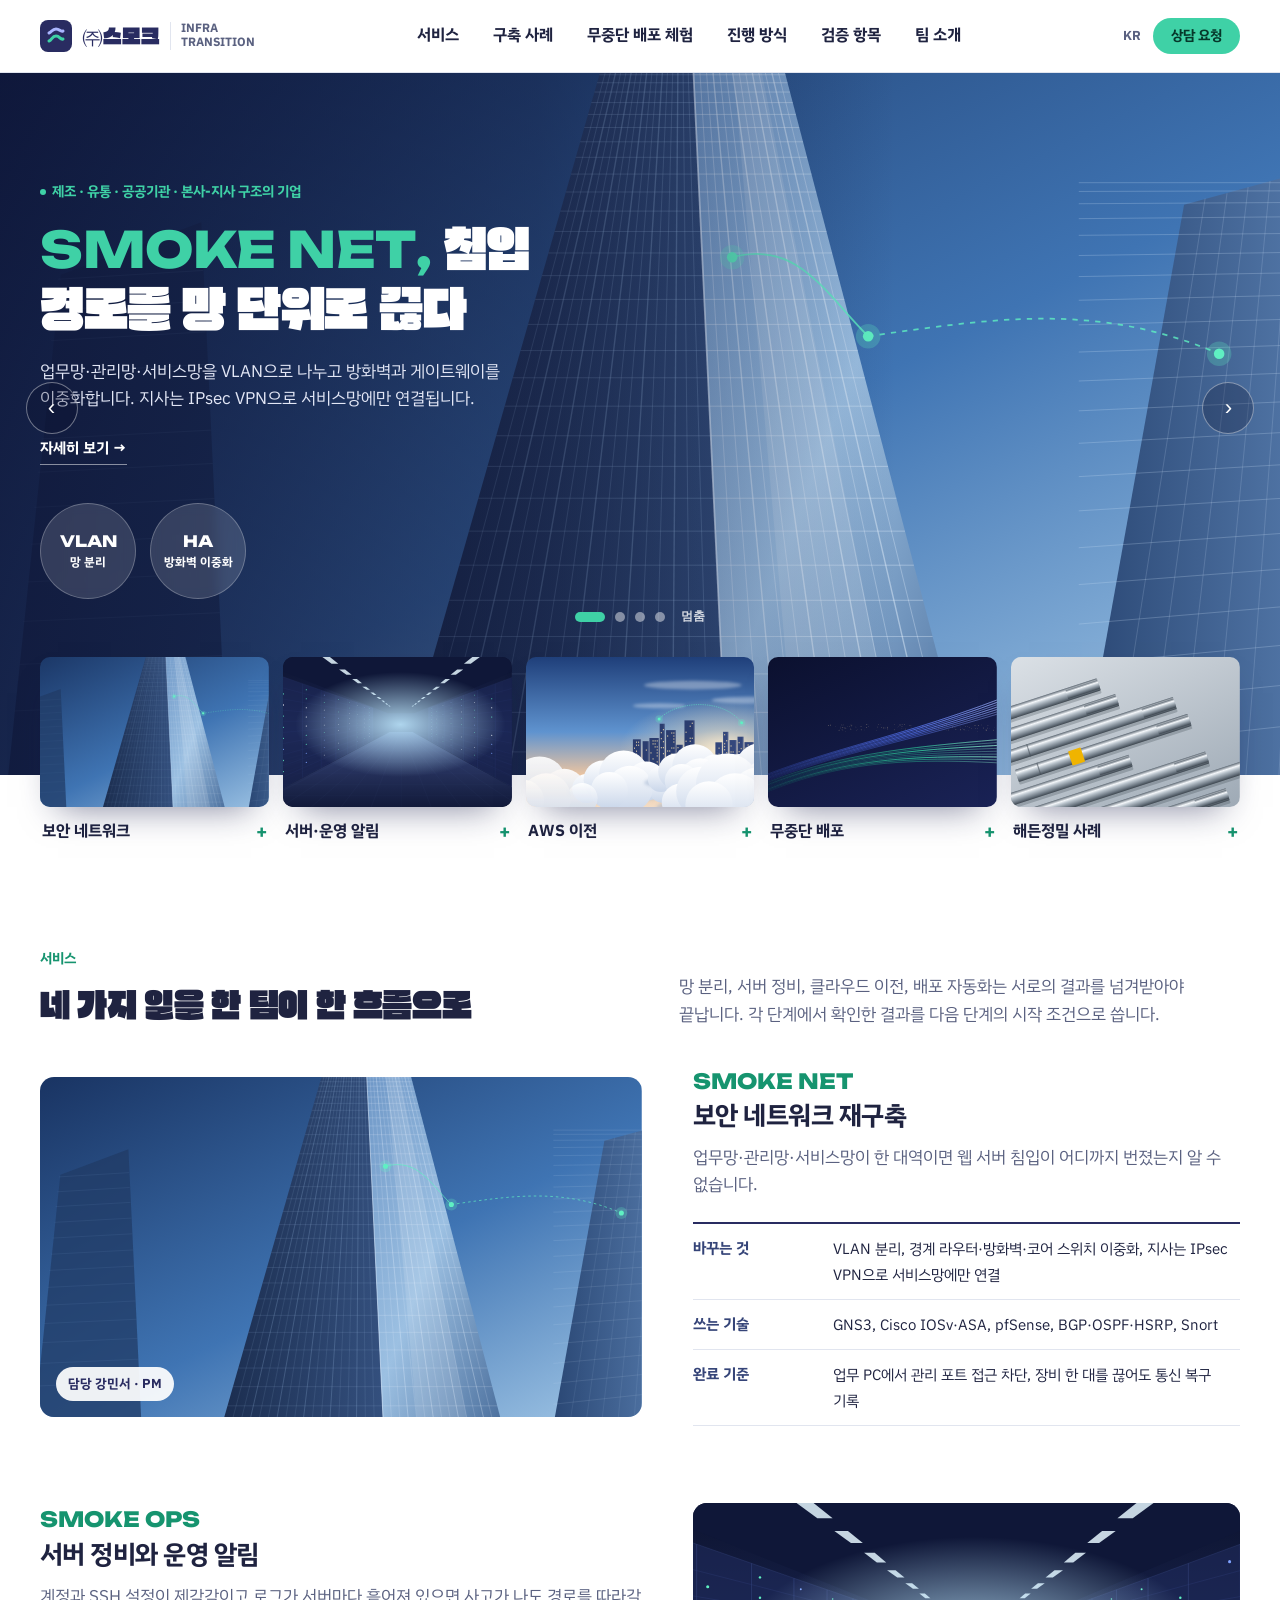
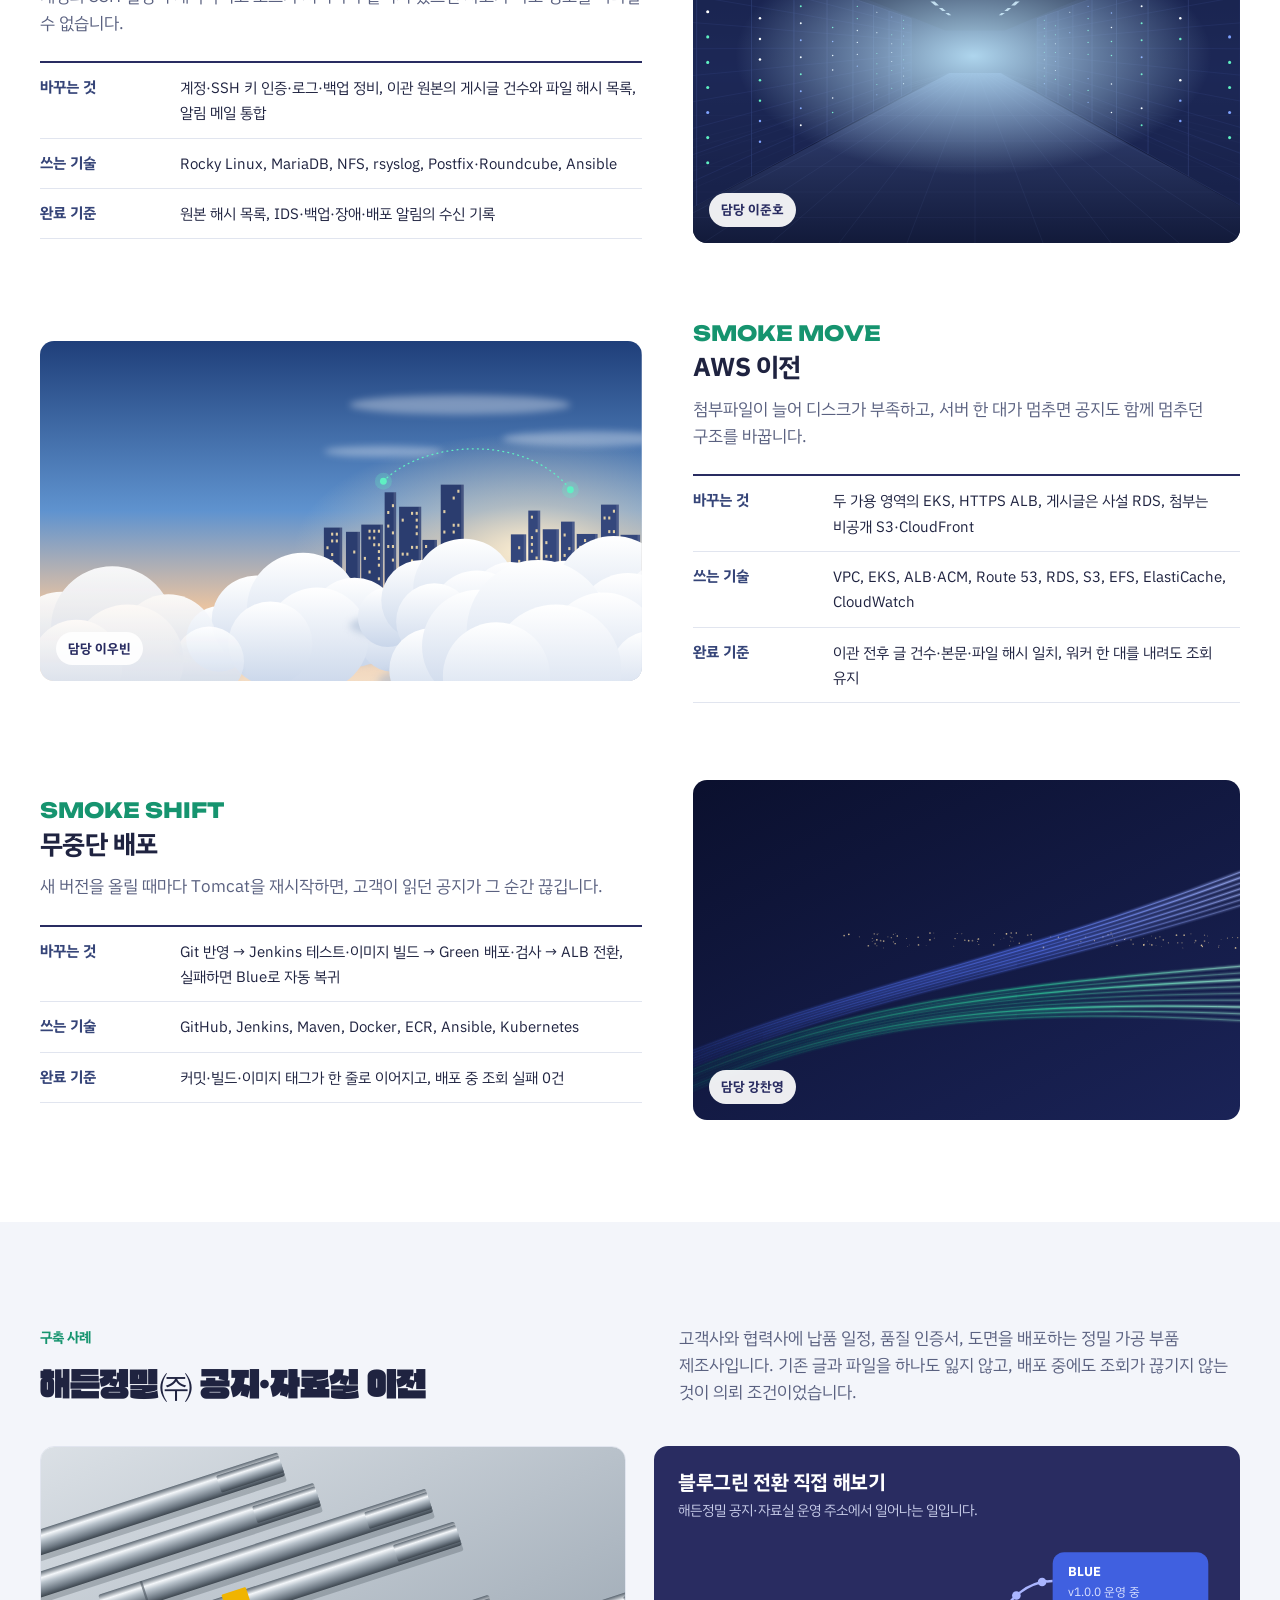
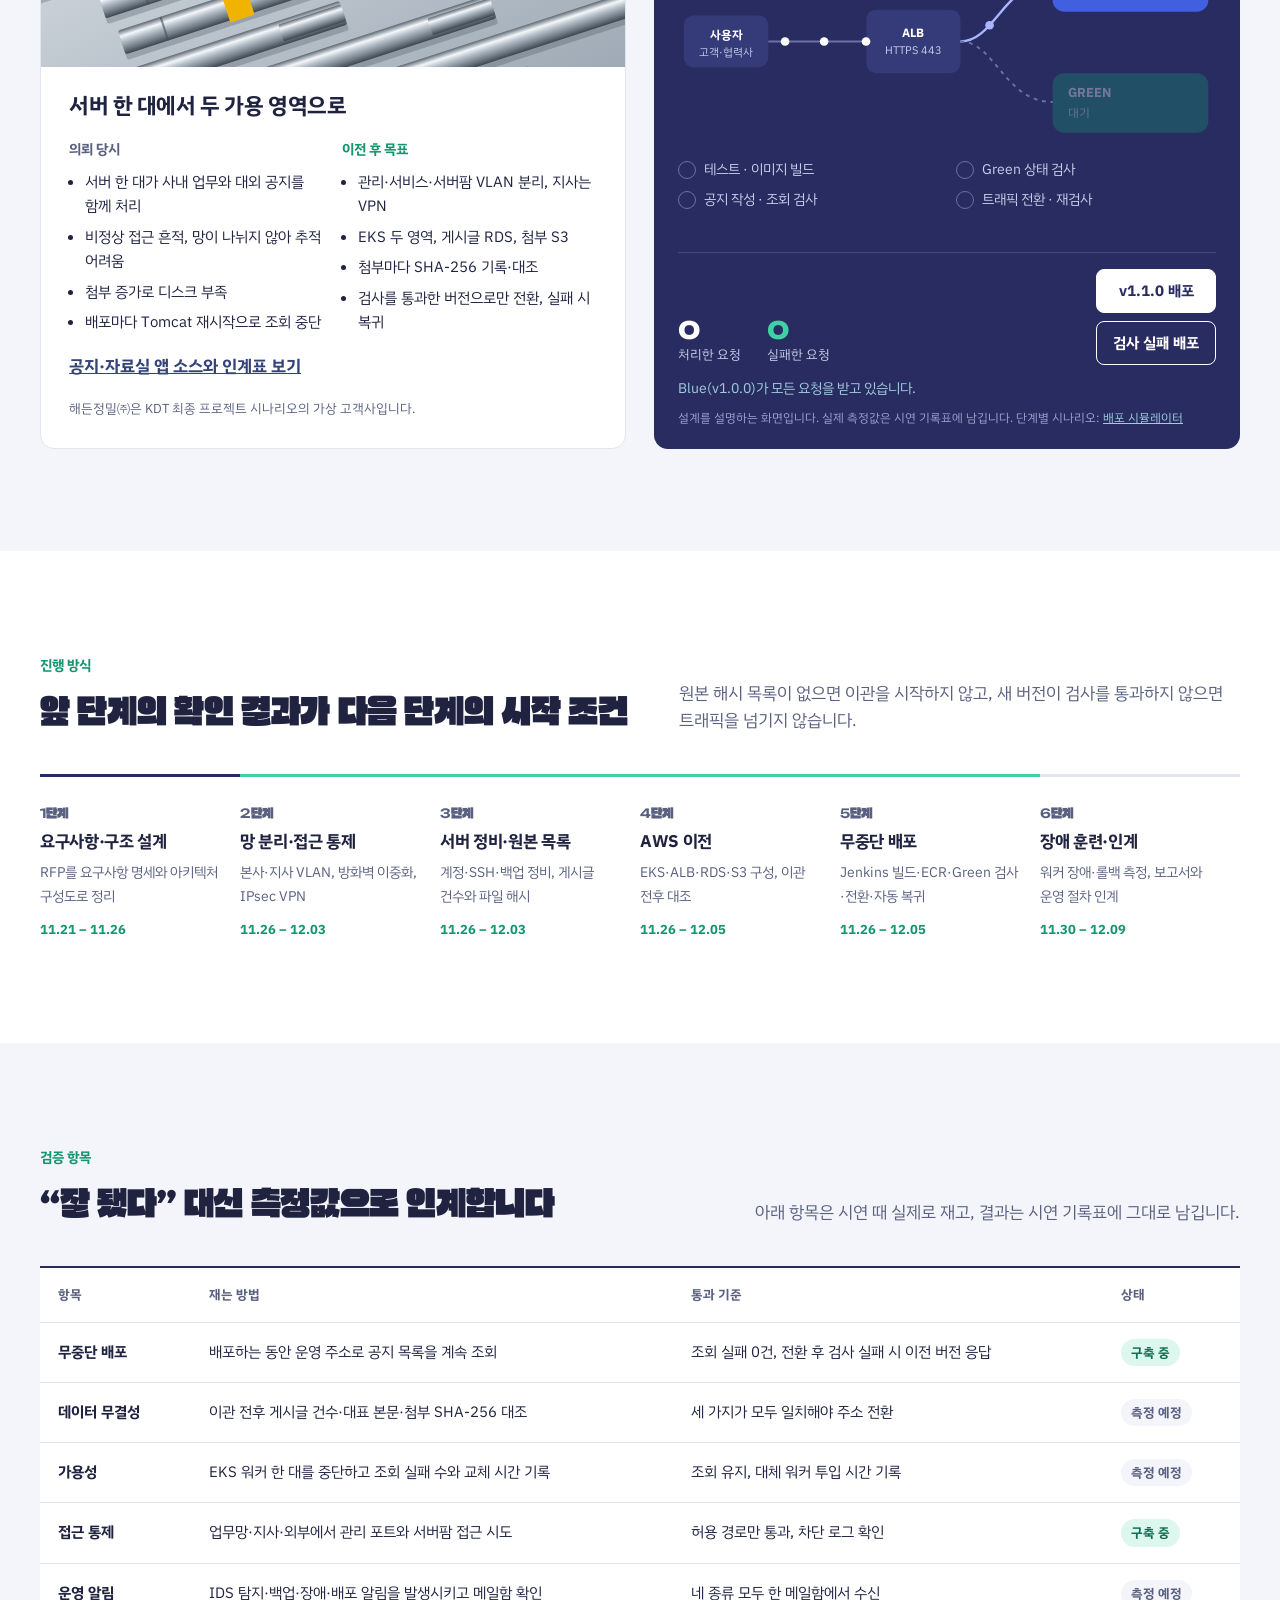
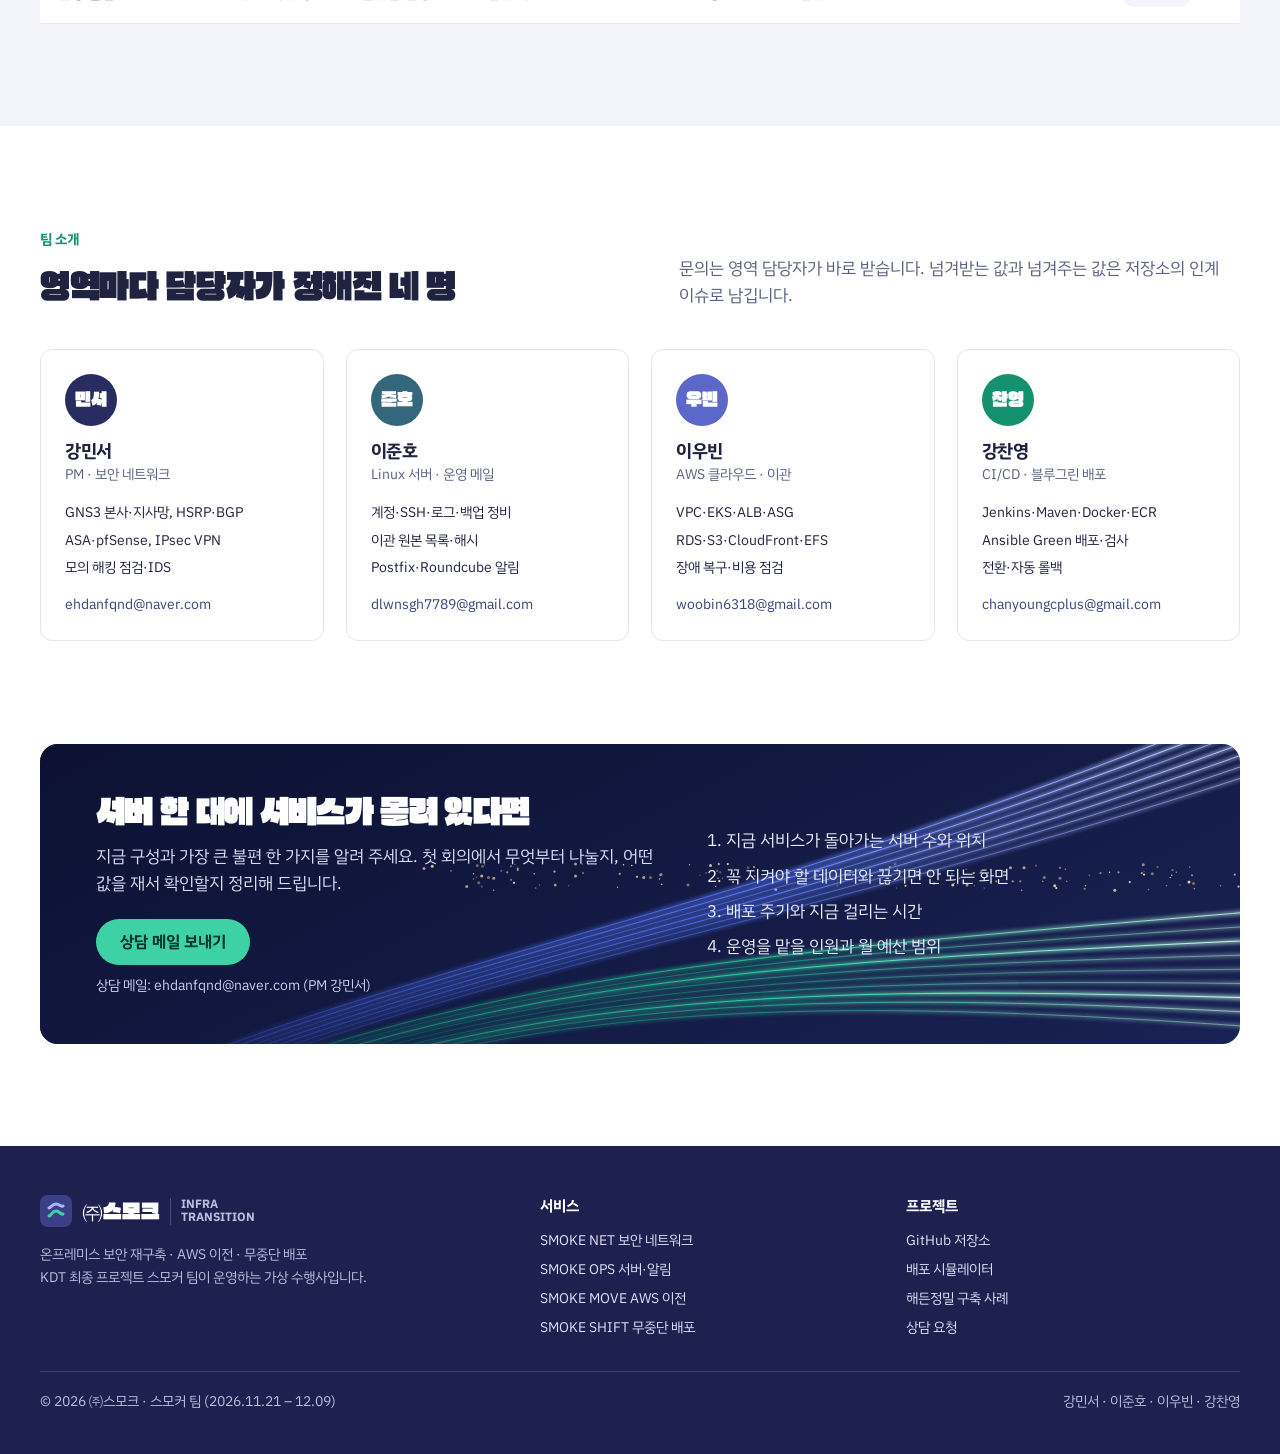
==== commit 72651699: "docs: 회사 홈페이지 글꼴 교체 (Gasoek One · Unbounded · IBM Plex Sans KR) - 제목: 영문·숫자 Unbounded + 한글 가석원, 본문 I" ====
--- a/docs/site/index.html
+++ b/docs/site/index.html
@@ -6,13 +6,21 @@
 <title>㈜스모크 | 인프라 전환 전문</title>
 <meta name="description" content="㈜스모크는 온프레미스 보안 재구축, AWS 이전, 무중단 배포를 한 흐름으로 맡습니다.">
 <link rel="icon" href="data:image/svg+xml,%3Csvg xmlns='http://www.w3.org/2000/svg' viewBox='0 0 32 32'%3E%3Crect width='32' height='32' rx='8' fill='%23292C61'/%3E%3Cpath d='M9 21c3-1 3-5 7-5s4 4 7 3' stroke='%233FD1A6' stroke-width='3' fill='none' stroke-linecap='round'/%3E%3Cpath d='M9 13c3-1 3-4 7-4s4 3 7 2' stroke='%23AAB5FF' stroke-width='3' fill='none' stroke-linecap='round'/%3E%3C/svg%3E">
+<style>/* Gasoek One · Unbounded · IBM Plex Sans KR — SIL Open Font License 1.1, 페이지 글자만 남긴 서브셋 */
+@font-face{font-family:'Gasoek One';font-style:normal;font-weight:400;font-display:swap;src:url([data-uri]) format('woff2');unicode-range:U+20-7E, U+A9, U+B7, U+2013-2014, U+201C-201D, U+2039-203A, U+AC00-AC01, U+AC04, U+AC08, U+AC10-AC12, U+AC15, U+AC19, U+AC1C-AC1D, U+AC70, U+AC74, U+AC78, U+AC80, U+AC83, U+AC8C, U+ACA8, U+ACB0, U+ACBD, U+ACC4, U+ACE0, U+ACF3, U+ACF5, U+ACFC, U+AD00, U+AD50, U+AD6C, U+ADA4, U+ADC0, U+ADF8, U+ADFC, U+AE00, U+AE08, U+AE30, U+AE34, U+AE40-AE41, U+AE4C, U+AED8, U+AF2D, U+AFB8, U+AFC9, U+B04A, U+B05D, U+B098, U+B0A8-B0A9, U+B0B4, U+B108, U+B118, U+B124, U+B204, U+B20C, U+B258, U+B274, U+B294, U+B298, U+B2C8, U+B2E4, U+B2E8, U+B2F4-B2F5, U+B2F9, U+B300, U+B354, U+B358, U+B370, U+B3C4, U+B3CC, U+B3D9, U+B410, U+B418, U+B41C, U+B429, U+B450, U+B4A4, U+B4DC, U+B4E0, U+B4ED, U+B514, U+B530, U+B54C, U+B5A4, U+B744, U+B77C, U+B791, U+B798, U+B7F0, U+B808, U+B824-B825, U+B828, U+B840, U+B85C-B85D, U+B864, U+B86D, U+B86F, U+B8B0, U+B8CC, U+B8E8, U+B8F9, U+B958, U+B974, U+B97C, U+B984, U+B9AC, U+B9B0, U+B9B4, U+B9BC-B9BD, U+B9C8, U+B9CC, U+B9DD-B9DE, U+B9E1, U+B9E8, U+BA3C, U+BA48, U+BA54, U+BA74, U+BA85, U+BAA8-BAA9, U+BAB0, U+BB34, U+BB38, U+BBAC, U+BBF8, U+BBFC, U+BC00, U+BC0B, U+BC14, U+BC18, U+BC1B-BC1C, U+BC29, U+BC30-BC31, U+BC38, U+BC84, U+BC88, U+BC94-BC95, U+BCBD, U+BCC4, U+BCF4-BCF5, U+BCF8, U+BD80, U+BD84, U+BD88, U+BE0C, U+BE14, U+BE44, U+BE48, U+BE4C, U+BE5B, U+C0AC, U+C0B0, U+C0C1, U+C0C8-C0C9, U+C0DD, U+C11C-C11D, U+C120, U+C124, U+C131, U+C138-C139, U+C14B, U+C158, U+C18C-C18D, U+C218, U+C21C, U+C220, U+C22B, U+C288, U+C2A4, U+C2AC, U+C2B5, U+C2DC-C2DD, U+C2E0, U+C2E4, U+C4F0, U+C501, U+C544, U+C548, U+C54A, U+C54C, U+C55E, U+C560, U+C571, U+C57C, U+C5B4, U+C5C5-C5C8, U+C5D0, U+C5ED, U+C5F0, U+C5F4, U+C601, U+C606, U+C608, U+C624, U+C628, U+C62C, U+C62E, U+C640, U+C644, U+C678, U+C694, U+C6A9, U+C6B0, U+C6B4, U+C6C0, U+C6CC, U+C6D0, U+C6D4, U+C6E0, U+C6E8, U+C6F9, U+C704, U+C720, U+C73C, U+C740, U+C744, U+C74C, U+C751, U+C758, U+C774, U+C778, U+C77C-C77D, U+C783, U+C785, U+C788, U+C790-C791, U+C798, U+C7A5, U+C7AC, U+C800-C801, U+C804, U+C808, U+C810-C811, U+C815, U+C81C-C81D, U+C838, U+C84C, U+C870-C871, U+C874, U+C885, U+C88C, U+C8FC, U+C900, U+C904, U+C911, U+C99D, U+C9C0-C9C1, U+C9C4, U+C9C8, U+CABD, U+CC28, U+CC2C, U+CC98, U+CCA8, U+CCAB, U+CCAD, U+CCB4, U+CCD0, U+CD08, U+CD5C, U+CD94-CD95, U+CD9C, U+CDA4, U+CE21, U+CE58, U+CE5C, U+CE68, U+CE74, U+CEE4, U+CF1C, U+CF54, U+D06C, U+D070, U+D074, U+D0A4, U+D0B9, U+D0C0, U+D0C8, U+D0D0, U+D0DC-D0DD, U+D130, U+D14C-D14D, U+D1B5, U+D22C, U+D2B8, U+D2BC, U+D300, U+D30C, U+D31C, U+D328, U+D398, U+D3B8, U+D3EC-D3ED, U+D45C, U+D478, U+D488, U+D504, U+D53D, U+D558, U+D55C, U+D560, U+D568-D569, U+D56D, U+D574, U+D588-D589, U+D5C8, U+D5D8, U+D5E4, U+D611, U+D615, U+D638, U+D63C, U+D648, U+D654-D655, U+D658, U+D68C, U+D6C4, U+D6C8, U+D750, U+D754, U+D769, U+D770, U+D788}
+@font-face{font-family:'Unbounded';font-style:normal;font-weight:600;font-display:swap;src:url([data-uri]) format('woff2');unicode-range:U+20-7E, U+A9, U+B7, U+2013-2014, U+201C-201D, U+2039-203A, U+2191}
+@font-face{font-family:'Unbounded';font-style:normal;font-weight:800;font-display:swap;src:url([data-uri]) format('woff2');unicode-range:U+20-7E, U+A9, U+B7, U+2013-2014, U+201C-201D, U+2039-203A, U+2191}
+@font-face{font-family:'IBM Plex Sans KR';font-style:normal;font-weight:400;font-display:swap;src:url([data-uri]) format('woff2');unicode-range:U+20-7E, U+A9, U+B7, U+2013-2014, U+201C-201D, U+2191-2192, U+321C, U+AC00-AC01, U+AC04, U+AC08, U+AC10-AC12, U+AC15, U+AC19, U+AC1C-AC1D, U+AC70, U+AC74, U+AC78, U+AC80, U+AC83, U+AC8C, U+ACA8, U+ACB0, U+ACBD, U+ACC4, U+ACE0, U+ACF3, U+ACF5, U+ACFC, U+AD00, U+AD50, U+AD6C, U+ADA4, U+ADC0, U+ADF8, U+ADFC, U+AE00, U+AE08, U+AE30, U+AE34, U+AE40-AE41, U+AE4C, U+AED8, U+AF2D, U+AFB8, U+AFC9, U+B04A, U+B05D, U+B098, U+B0A8-B0A9, U+B0B4, U+B108, U+B118, U+B124, U+B204, U+B20C, U+B258, U+B274, U+B294, U+B298, U+B2C8, U+B2E4, U+B2E8, U+B2F4-B2F5, U+B2F9, U+B300, U+B354, U+B358, U+B370, U+B3C4, U+B3CC, U+B3D9, U+B410, U+B418, U+B41C, U+B429, U+B450, U+B4A4, U+B4DC, U+B4E0, U+B4ED, U+B514, U+B530, U+B54C, U+B5A4, U+B744, U+B77C, U+B791, U+B798, U+B7F0, U+B808, U+B824-B825, U+B828, U+B840, U+B85C-B85D, U+B864, U+B86D, U+B86F, U+B8B0, U+B8CC, U+B8E8, U+B8F9, U+B958, U+B974, U+B97C, U+B984, U+B9AC, U+B9B0, U+B9B4, U+B9BC-B9BD, U+B9C8, U+B9CC, U+B9DD-B9DE, U+B9E1, U+B9E8, U+BA3C, U+BA48, U+BA54, U+BA74, U+BA85, U+BAA8-BAA9, U+BAB0, U+BB34, U+BB38, U+BBAC, U+BBF8, U+BBFC, U+BC00, U+BC0B, U+BC14, U+BC18, U+BC1B-BC1C, U+BC29, U+BC30-BC31, U+BC38, U+BC84, U+BC88, U+BC94-BC95, U+BCBD, U+BCC4, U+BCF4-BCF5, U+BCF8, U+BD80, U+BD84, U+BD88, U+BE0C, U+BE14, U+BE44, U+BE48, U+BE4C, U+BE5B, U+C0AC, U+C0B0, U+C0C1, U+C0C8-C0C9, U+C0DD, U+C11C-C11D, U+C120, U+C124, U+C131, U+C138-C139, U+C14B, U+C158, U+C18C-C18D, U+C218, U+C21C, U+C220, U+C22B, U+C288, U+C2A4, U+C2AC, U+C2B5, U+C2DC-C2DD, U+C2E0, U+C2E4, U+C4F0, U+C501, U+C544, U+C548, U+C54A, U+C54C, U+C55E, U+C560, U+C571, U+C57C, U+C5B4, U+C5C5-C5C8, U+C5D0, U+C5ED, U+C5F0, U+C5F4, U+C601, U+C606, U+C608, U+C624, U+C628, U+C62C, U+C62E, U+C640, U+C644, U+C678, U+C694, U+C6A9, U+C6B0, U+C6B4, U+C6C0, U+C6CC, U+C6D0, U+C6D4, U+C6E0, U+C6E8, U+C6F9, U+C704, U+C720, U+C73C, U+C740, U+C744, U+C74C, U+C751, U+C758, U+C774, U+C778, U+C77C-C77D, U+C783, U+C785, U+C788, U+C790-C791, U+C798, U+C7A5, U+C7AC, U+C800-C801, U+C804, U+C808, U+C810-C811, U+C815, U+C81C-C81D, U+C838, U+C84C, U+C870-C871, U+C874, U+C885, U+C88C, U+C8FC, U+C900, U+C904, U+C911, U+C99D, U+C9C0-C9C1, U+C9C4, U+C9C8, U+CABD, U+CC28, U+CC2C, U+CC98, U+CCA8, U+CCAB, U+CCAD, U+CCB4, U+CCD0, U+CD08, U+CD5C, U+CD94-CD95, U+CD9C, U+CDA4, U+CE21, U+CE58, U+CE5C, U+CE68, U+CE74, U+CEE4, U+CF1C, U+CF54, U+D06C, U+D070, U+D074, U+D0A4, U+D0B9, U+D0C0, U+D0C8, U+D0D0, U+D0DC-D0DD, U+D130, U+D14C-D14D, U+D1B5, U+D22C, U+D2B8, U+D2BC, U+D300, U+D30C, U+D31C, U+D328, U+D398, U+D3B8, U+D3EC-D3ED, U+D45C, U+D478, U+D488, U+D504, U+D53D, U+D558, U+D55C, U+D560, U+D568-D569, U+D56D, U+D574, U+D588-D589, U+D5C8, U+D5D8, U+D5E4, U+D611, U+D615, U+D638, U+D63C, U+D648, U+D654-D655, U+D658, U+D68C, U+D6C4, U+D6C8, U+D750, U+D754, U+D769, U+D770, U+D788}
+@font-face{font-family:'IBM Plex Sans KR';font-style:normal;font-weight:500;font-display:swap;src:url([data-uri]) format('woff2');unicode-range:U+20-7E, U+A9, U+B7, U+2013-2014, U+201C-201D, U+2191-2192, U+321C, U+AC00-AC01, U+AC04, U+AC08, U+AC10-AC12, U+AC15, U+AC19, U+AC1C-AC1D, U+AC70, U+AC74, U+AC78, U+AC80, U+AC83, U+AC8C, U+ACA8, U+ACB0, U+ACBD, U+ACC4, U+ACE0, U+ACF3, U+ACF5, U+ACFC, U+AD00, U+AD50, U+AD6C, U+ADA4, U+ADC0, U+ADF8, U+ADFC, U+AE00, U+AE08, U+AE30, U+AE34, U+AE40-AE41, U+AE4C, U+AED8, U+AF2D, U+AFB8, U+AFC9, U+B04A, U+B05D, U+B098, U+B0A8-B0A9, U+B0B4, U+B108, U+B118, U+B124, U+B204, U+B20C, U+B258, U+B274, U+B294, U+B298, U+B2C8, U+B2E4, U+B2E8, U+B2F4-B2F5, U+B2F9, U+B300, U+B354, U+B358, U+B370, U+B3C4, U+B3CC, U+B3D9, U+B410, U+B418, U+B41C, U+B429, U+B450, U+B4A4, U+B4DC, U+B4E0, U+B4ED, U+B514, U+B530, U+B54C, U+B5A4, U+B744, U+B77C, U+B791, U+B798, U+B7F0, U+B808, U+B824-B825, U+B828, U+B840, U+B85C-B85D, U+B864, U+B86D, U+B86F, U+B8B0, U+B8CC, U+B8E8, U+B8F9, U+B958, U+B974, U+B97C, U+B984, U+B9AC, U+B9B0, U+B9B4, U+B9BC-B9BD, U+B9C8, U+B9CC, U+B9DD-B9DE, U+B9E1, U+B9E8, U+BA3C, U+BA48, U+BA54, U+BA74, U+BA85, U+BAA8-BAA9, U+BAB0, U+BB34, U+BB38, U+BBAC, U+BBF8, U+BBFC, U+BC00, U+BC0B, U+BC14, U+BC18, U+BC1B-BC1C, U+BC29, U+BC30-BC31, U+BC38, U+BC84, U+BC88, U+BC94-BC95, U+BCBD, U+BCC4, U+BCF4-BCF5, U+BCF8, U+BD80, U+BD84, U+BD88, U+BE0C, U+BE14, U+BE44, U+BE48, U+BE4C, U+BE5B, U+C0AC, U+C0B0, U+C0C1, U+C0C8-C0C9, U+C0DD, U+C11C-C11D, U+C120, U+C124, U+C131, U+C138-C139, U+C14B, U+C158, U+C18C-C18D, U+C218, U+C21C, U+C220, U+C22B, U+C288, U+C2A4, U+C2AC, U+C2B5, U+C2DC-C2DD, U+C2E0, U+C2E4, U+C4F0, U+C501, U+C544, U+C548, U+C54A, U+C54C, U+C55E, U+C560, U+C571, U+C57C, U+C5B4, U+C5C5-C5C8, U+C5D0, U+C5ED, U+C5F0, U+C5F4, U+C601, U+C606, U+C608, U+C624, U+C628, U+C62C, U+C62E, U+C640, U+C644, U+C678, U+C694, U+C6A9, U+C6B0, U+C6B4, U+C6C0, U+C6CC, U+C6D0, U+C6D4, U+C6E0, U+C6E8, U+C6F9, U+C704, U+C720, U+C73C, U+C740, U+C744, U+C74C, U+C751, U+C758, U+C774, U+C778, U+C77C-C77D, U+C783, U+C785, U+C788, U+C790-C791, U+C798, U+C7A5, U+C7AC, U+C800-C801, U+C804, U+C808, U+C810-C811, U+C815, U+C81C-C81D, U+C838, U+C84C, U+C870-C871, U+C874, U+C885, U+C88C, U+C8FC, U+C900, U+C904, U+C911, U+C99D, U+C9C0-C9C1, U+C9C4, U+C9C8, U+CABD, U+CC28, U+CC2C, U+CC98, U+CCA8, U+CCAB, U+CCAD, U+CCB4, U+CCD0, U+CD08, U+CD5C, U+CD94-CD95, U+CD9C, U+CDA4, U+CE21, U+CE58, U+CE5C, U+CE68, U+CE74, U+CEE4, U+CF1C, U+CF54, U+D06C, U+D070, U+D074, U+D0A4, U+D0B9, U+D0C0, U+D0C8, U+D0D0, U+D0DC-D0DD, U+D130, U+D14C-D14D, U+D1B5, U+D22C, U+D2B8, U+D2BC, U+D300, U+D30C, U+D31C, U+D328, U+D398, U+D3B8, U+D3EC-D3ED, U+D45C, U+D478, U+D488, U+D504, U+D53D, U+D558, U+D55C, U+D560, U+D568-D569, U+D56D, U+D574, U+D588-D589, U+D5C8, U+D5D8, U+D5E4, U+D611, U+D615, U+D638, U+D63C, U+D648, U+D654-D655, U+D658, U+D68C, U+D6C4, U+D6C8, U+D750, U+D754, U+D769, U+D770, U+D788}
+@font-face{font-family:'IBM Plex Sans KR';font-style:normal;font-weight:700;font-display:swap;src:url([data-uri]) format('woff2');unicode-range:U+20-7E, U+A9, U+B7, U+2013-2014, U+201C-201D, U+2191-2192, U+321C, U+AC00-AC01, U+AC04, U+AC08, U+AC10-AC12, U+AC15, U+AC19, U+AC1C-AC1D, U+AC70, U+AC74, U+AC78, U+AC80, U+AC83, U+AC8C, U+ACA8, U+ACB0, U+ACBD, U+ACC4, U+ACE0, U+ACF3, U+ACF5, U+ACFC, U+AD00, U+AD50, U+AD6C, U+ADA4, U+ADC0, U+ADF8, U+ADFC, U+AE00, U+AE08, U+AE30, U+AE34, U+AE40-AE41, U+AE4C, U+AED8, U+AF2D, U+AFB8, U+AFC9, U+B04A, U+B05D, U+B098, U+B0A8-B0A9, U+B0B4, U+B108, U+B118, U+B124, U+B204, U+B20C, U+B258, U+B274, U+B294, U+B298, U+B2C8, U+B2E4, U+B2E8, U+B2F4-B2F5, U+B2F9, U+B300, U+B354, U+B358, U+B370, U+B3C4, U+B3CC, U+B3D9, U+B410, U+B418, U+B41C, U+B429, U+B450, U+B4A4, U+B4DC, U+B4E0, U+B4ED, U+B514, U+B530, U+B54C, U+B5A4, U+B744, U+B77C, U+B791, U+B798, U+B7F0, U+B808, U+B824-B825, U+B828, U+B840, U+B85C-B85D, U+B864, U+B86D, U+B86F, U+B8B0, U+B8CC, U+B8E8, U+B8F9, U+B958, U+B974, U+B97C, U+B984, U+B9AC, U+B9B0, U+B9B4, U+B9BC-B9BD, U+B9C8, U+B9CC, U+B9DD-B9DE, U+B9E1, U+B9E8, U+BA3C, U+BA48, U+BA54, U+BA74, U+BA85, U+BAA8-BAA9, U+BAB0, U+BB34, U+BB38, U+BBAC, U+BBF8, U+BBFC, U+BC00, U+BC0B, U+BC14, U+BC18, U+BC1B-BC1C, U+BC29, U+BC30-BC31, U+BC38, U+BC84, U+BC88, U+BC94-BC95, U+BCBD, U+BCC4, U+BCF4-BCF5, U+BCF8, U+BD80, U+BD84, U+BD88, U+BE0C, U+BE14, U+BE44, U+BE48, U+BE4C, U+BE5B, U+C0AC, U+C0B0, U+C0C1, U+C0C8-C0C9, U+C0DD, U+C11C-C11D, U+C120, U+C124, U+C131, U+C138-C139, U+C14B, U+C158, U+C18C-C18D, U+C218, U+C21C, U+C220, U+C22B, U+C288, U+C2A4, U+C2AC, U+C2B5, U+C2DC-C2DD, U+C2E0, U+C2E4, U+C4F0, U+C501, U+C544, U+C548, U+C54A, U+C54C, U+C55E, U+C560, U+C571, U+C57C, U+C5B4, U+C5C5-C5C8, U+C5D0, U+C5ED, U+C5F0, U+C5F4, U+C601, U+C606, U+C608, U+C624, U+C628, U+C62C, U+C62E, U+C640, U+C644, U+C678, U+C694, U+C6A9, U+C6B0, U+C6B4, U+C6C0, U+C6CC, U+C6D0, U+C6D4, U+C6E0, U+C6E8, U+C6F9, U+C704, U+C720, U+C73C, U+C740, U+C744, U+C74C, U+C751, U+C758, U+C774, U+C778, U+C77C-C77D, U+C783, U+C785, U+C788, U+C790-C791, U+C798, U+C7A5, U+C7AC, U+C800-C801, U+C804, U+C808, U+C810-C811, U+C815, U+C81C-C81D, U+C838, U+C84C, U+C870-C871, U+C874, U+C885, U+C88C, U+C8FC, U+C900, U+C904, U+C911, U+C99D, U+C9C0-C9C1, U+C9C4, U+C9C8, U+CABD, U+CC28, U+CC2C, U+CC98, U+CCA8, U+CCAB, U+CCAD, U+CCB4, U+CCD0, U+CD08, U+CD5C, U+CD94-CD95, U+CD9C, U+CDA4, U+CE21, U+CE58, U+CE5C, U+CE68, U+CE74, U+CEE4, U+CF1C, U+CF54, U+D06C, U+D070, U+D074, U+D0A4, U+D0B9, U+D0C0, U+D0C8, U+D0D0, U+D0DC-D0DD, U+D130, U+D14C-D14D, U+D1B5, U+D22C, U+D2B8, U+D2BC, U+D300, U+D30C, U+D31C, U+D328, U+D398, U+D3B8, U+D3EC-D3ED, U+D45C, U+D478, U+D488, U+D504, U+D53D, U+D558, U+D55C, U+D560, U+D568-D569, U+D56D, U+D574, U+D588-D589, U+D5C8, U+D5D8, U+D5E4, U+D611, U+D615, U+D638, U+D63C, U+D648, U+D654-D655, U+D658, U+D68C, U+D6C4, U+D6C8, U+D750, U+D754, U+D769, U+D770, U+D788}
+</style>
 <style>
 /*
 VOICE   기업 홈페이지 — 차분하고 신뢰감 있게, 제품(서비스)별로 큰 장면을 넘기는 대형 슬라이더
 IDEA    제조사 제품 카탈로그 홈: 서비스 하나가 한 장의 "제품 사진"이 된다
 PICTURE 슬라이드마다 그린 장면(타워·서버 통로·구름 위 두 영역·빛 궤적), 아래 카드 줄은 같은 장면의 크롭
 COLOUR  남색 #292C61 기반, 민트 #3FD1A6 는 서비스 이름과 버튼에만, 파랑/초록은 블루그린 슬롯 의미로만
-TYPE    한국어 시스템 고딕 800/700/400, 제목 44–58px, 본문 16–17px
+TYPE    제목: Unbounded(영문·숫자) + 가석원 Gasoek One(한글) 혼합, 본문: IBM Plex Sans KR 400/500/700
 LAYOUT  흰 헤더 → 전폭 히어로 슬라이더 + 원형 배지 → 히어로에 걸친 이미지 카드 5장 → 섹션 → 남색 푸터
 */
 :root{
@@ -20,14 +28,16 @@
   --mint:#3FD1A6; --mint-d:#16946F; --peri:#AAB5FF; --sky:#A0CDDE;
   --bg:#FFFFFF; --soft:#F3F5FA; --line:#E1E5EF;
   --blue:#4060E0; --green:#14916E; --red:#C33A3A;
-  --font:"Pretendard","Apple SD Gothic Neo","Malgun Gothic","Noto Sans KR","Noto Sans CJK KR",system-ui,sans-serif;
+  --font:"IBM Plex Sans KR","Apple SD Gothic Neo","Malgun Gothic","Noto Sans KR",system-ui,sans-serif;
+  --display:"Unbounded","Gasoek One","Black Han Sans","Apple SD Gothic Neo","Malgun Gothic",sans-serif;
 }
 *{box-sizing:border-box;min-width:0}
 html{scroll-behavior:smooth;scroll-padding-top:84px}
 body{margin:0;font-family:var(--font);color:var(--ink);background:var(--bg);font-size:16.5px;line-height:1.65;word-break:keep-all;overflow-wrap:break-word;overflow-x:clip}
 a{color:inherit}
 :focus-visible{outline:3px solid var(--mint);outline-offset:3px;border-radius:4px}
-h1,h2,h3{margin:0;letter-spacing:-.035em;line-height:1.2}
+h1,h2,h3{margin:0;letter-spacing:-.02em;line-height:1.25}
+.d{font-family:var(--display);font-weight:800;font-synthesis:none;letter-spacing:-.01em}
 p{margin:0}
 .wrap{width:min(1200px,100% - 40px);margin-inline:auto}
 .sr-only{position:absolute;width:1px;height:1px;overflow:hidden;clip:rect(0 0 0 0);white-space:nowrap}
@@ -38,14 +48,14 @@
 .hd-in{display:flex;align-items:center;gap:28px;height:72px}
 .logo{display:flex;align-items:center;gap:10px;text-decoration:none;color:var(--navy);flex:none}
 .logo svg{width:32px;height:32px}
-.logo b{font-size:1.2rem;font-weight:800;letter-spacing:-.04em}
+.logo b{font-family:var(--display);font-size:1.3rem;font-weight:800;font-synthesis:none;letter-spacing:0}
 .logo small{font-size:.72rem;color:var(--text-2);font-weight:600;padding-left:10px;border-left:1px solid var(--line);line-height:1.2}
 .gnb{display:flex;gap:6px;margin:0 auto}
 .gnb a{position:relative;padding:24px 14px;text-decoration:none;font-weight:700;font-size:.98rem;color:var(--ink)}
 .gnb a::after{content:"";position:absolute;left:14px;right:14px;bottom:-1px;height:3px;background:var(--mint);transform:scaleX(0);transition:transform .2s}
 .gnb a:hover::after,.gnb a.on::after{transform:scaleX(1)}
 .util{display:flex;align-items:center;gap:12px;flex:none}
-.pill{display:inline-flex;align-items:center;height:36px;padding:0 18px;border-radius:999px;background:var(--mint);color:#06372A;font-weight:800;font-size:.9rem;text-decoration:none}
+.pill{display:inline-flex;align-items:center;height:36px;padding:0 18px;border-radius:999px;background:var(--mint);color:#06372A;font-weight:700;font-size:.9rem;text-decoration:none}
 .pill:hover{background:#5BE0B9}
 .lang{font-size:.82rem;font-weight:700;color:var(--text-2)}
 .burger{display:none;width:44px;height:44px;border:0;background:none;cursor:pointer;padding:10px}
@@ -61,14 +71,14 @@
 .copy{position:relative;z-index:2;padding-top:clamp(70px,12vh,120px)}
 .tag{font-size:.86rem;font-weight:700;color:var(--mint);display:flex;gap:6px;align-items:center}
 .tag::before{content:"";width:6px;height:6px;border-radius:50%;background:var(--mint)}
-.copy h1,.copy h2{font-size:clamp(2.1rem,4.4vw,3.5rem);font-weight:800;margin-top:14px;max-width:14em;text-wrap:balance}
+.copy h1,.copy h2{font-family:var(--display);font-weight:800;font-synthesis:none;font-size:clamp(1.95rem,3.9vw,3.15rem);line-height:1.2;letter-spacing:-.01em;margin-top:16px;max-width:15em;text-wrap:balance}
 .copy h1 em,.copy h2 em{font-style:normal;color:var(--mint)}
 .copy p{margin-top:18px;max-width:31em;color:#E3E7F6;font-size:1.04rem}
 .more{display:inline-flex;gap:8px;align-items:center;margin-top:24px;font-weight:700;font-size:.92rem;color:#fff;text-decoration:none;border-bottom:1px solid rgba(255,255,255,.5);padding-bottom:3px}
 .more:hover{border-color:var(--mint);color:var(--mint)}
 .badges{display:flex;gap:14px;margin-top:38px}
 .badge{width:96px;height:96px;border-radius:50%;background:rgba(255,255,255,.14);backdrop-filter:blur(6px);border:1px solid rgba(255,255,255,.25);display:grid;place-items:center;text-align:center;font-size:.78rem;font-weight:700;line-height:1.3;padding:10px}
-.badge b{display:block;font-size:1.05rem;font-weight:800;color:#fff}
+.badge b{display:block;font-family:var(--display);font-size:.98rem;font-weight:800;font-synthesis:none;color:#fff;margin-bottom:2px}
 .arrow{position:absolute;top:44%;z-index:4;width:52px;height:52px;border-radius:50%;border:1px solid rgba(255,255,255,.4);background:rgba(10,14,40,.25);color:#fff;font-size:1.4rem;cursor:pointer;display:grid;place-items:center}
 .arrow:hover{background:rgba(255,255,255,.18)}
 .arrow.prev{left:clamp(10px,2vw,28px)}.arrow.next{right:clamp(10px,2vw,28px)}
@@ -84,16 +94,16 @@
 .quick .ph{display:block;height:150px;border-radius:10px;overflow:hidden;box-shadow:0 18px 34px -18px rgba(20,24,70,.55);position:relative}
 .quick .ph svg{width:100%;height:100%;display:block;transition:transform .5s}
 .quick a:hover .ph svg{transform:scale(1.06)}
-.quick .lb{display:flex;justify-content:space-between;align-items:center;padding:12px 2px 0;font-weight:800;font-size:.98rem}
+.quick .lb{display:flex;justify-content:space-between;align-items:center;padding:12px 2px 0;font-weight:700;font-size:.98rem}
 .quick .lb i{font-style:normal;color:var(--mint-d);font-size:1.2rem;line-height:1}
 
 /* ---------- 공통 섹션 ---------- */
 .sec{padding:clamp(64px,8vw,110px) 0}
 .sec.soft{background:var(--soft)}
 .sec-t{display:flex;justify-content:space-between;align-items:flex-end;gap:24px;margin-bottom:40px;flex-wrap:wrap}
-.sec-t h2{font-size:clamp(1.8rem,3.2vw,2.5rem);font-weight:800}
+.sec-t h2{font-family:var(--display);font-weight:800;font-synthesis:none;font-size:clamp(1.55rem,2.7vw,2.15rem);letter-spacing:-.01em;line-height:1.3}
 .sec-t p{color:var(--text-2);max-width:34em}
-.kicker{display:block;font-size:.9rem;font-weight:700;color:var(--mint-d);margin-bottom:10px;letter-spacing:-.01em}
+.kicker{display:block;font-size:.9rem;font-weight:700;color:var(--mint-d);margin-bottom:12px}
 
 /* 서비스: 큰 이미지 + 글, 좌우 교차 */
 .svc{display:grid;gap:clamp(48px,6vw,80px)}
@@ -102,7 +112,8 @@
 .svc .ph{height:340px;border-radius:14px;overflow:hidden;position:relative}
 .svc .ph svg{width:100%;height:100%;display:block}
 .svc .ph .who{position:absolute;left:16px;bottom:16px;background:rgba(255,255,255,.92);color:var(--navy);font-size:.82rem;font-weight:700;padding:6px 12px;border-radius:999px}
-.svc h3{font-size:clamp(1.5rem,2.4vw,1.9rem);font-weight:800}
+.svc h3{font-size:clamp(1.35rem,2vw,1.6rem);font-weight:700}
+.svc h3 em{font-family:var(--display);font-weight:800;font-synthesis:none;display:block;font-size:.82em;margin-bottom:6px;letter-spacing:0}
 .svc h3 em{font-style:normal;color:var(--mint-d)}
 .svc .lead{margin-top:12px;color:var(--text-2)}
 .svc dl{margin:24px 0 0;display:grid;gap:0;border-top:2px solid var(--navy)}
@@ -116,7 +127,7 @@
 .case-card .ph{height:220px}
 .case-card .ph svg{width:100%;height:100%;display:block}
 .case-card .body{padding:26px 28px 28px;display:grid;gap:18px}
-.case-card h3{font-size:1.4rem;font-weight:800}
+.case-card h3{font-size:1.35rem;font-weight:700}
 .ba{display:grid;grid-template-columns:1fr 1fr;gap:18px}
 .ba h4{margin:0 0 8px;font-size:.88rem;color:var(--text-2)}
 .ba ul{margin:0;padding-left:1.1em;display:grid;gap:6px;font-size:.93rem}
@@ -125,7 +136,7 @@
 .textlink{font-weight:700;color:var(--navy-2)}
 
 .switch{background:var(--navy);color:#fff;border-radius:14px;padding:24px 24px 20px;display:flex;flex-direction:column}
-.switch h3{font-size:1.25rem;font-weight:800}
+.switch h3{font-size:1.25rem;font-weight:700}
 .switch .sub{color:#C9CEEA;font-size:.9rem;margin-top:4px}
 .flow{width:100%;height:auto;display:block;margin-top:8px}
 .checks{list-style:none;margin:6px 0 0;padding:0;display:grid;grid-template-columns:1fr 1fr;gap:6px 18px;font-size:.9rem}
@@ -138,7 +149,7 @@
 @keyframes spin{to{transform:rotate(360deg)}}
 .meter{display:flex;gap:26px;margin-top:auto;padding-top:16px;border-top:1px solid rgba(255,255,255,.14);align-items:flex-end;flex-wrap:wrap}
 .meter div{display:grid}
-.meter b{font-size:1.6rem;font-weight:800;line-height:1.1}
+.meter b{font-family:var(--display);font-size:1.5rem;font-weight:800;line-height:1.1;font-synthesis:none}
 .meter span{font-size:.8rem;color:#C9CEEA}
 .meter .zero b{color:var(--mint)}
 .sw-btns{margin-left:auto;display:flex;gap:8px;flex-wrap:wrap}
@@ -155,8 +166,8 @@
 .steps li{padding:22px 18px 0 0;border-top:3px solid var(--line)}
 .steps li.done{border-top-color:var(--navy)}
 .steps li.now{border-top-color:var(--mint)}
-.steps .n{font-size:.85rem;font-weight:700;color:var(--text-2)}
-.steps h3{font-size:1.04rem;font-weight:800;margin:6px 0 8px}
+.steps .n{font-family:var(--display);font-size:.8rem;font-weight:600;color:var(--text-2);font-synthesis:none}
+.steps h3{font-size:1.04rem;font-weight:700;margin:6px 0 8px}
 .steps p{font-size:.9rem;color:var(--text-2)}
 .steps time{display:block;margin-top:10px;font-size:.84rem;font-weight:700;color:var(--mint-d);white-space:nowrap}
 
@@ -164,15 +175,15 @@
 .measure{width:100%;border-collapse:collapse;background:#fff;border-top:2px solid var(--navy)}
 .measure th,.measure td{text-align:left;padding:16px 18px;border-bottom:1px solid var(--line);vertical-align:top;font-size:.96rem}
 .measure th{font-size:.84rem;color:var(--text-2);font-weight:700}
-.measure td:first-child{font-weight:800;white-space:nowrap}
+.measure td:first-child{font-weight:700;white-space:nowrap}
 .status{display:inline-block;padding:3px 10px;border-radius:999px;font-size:.8rem;font-weight:700;background:var(--soft);color:var(--text-2);white-space:nowrap}
 .status.on{background:#DDF7EE;color:#0E6E52}
 
 /* 팀 */
 .team{display:grid;grid-template-columns:repeat(4,minmax(0,1fr));gap:22px}
 .member{background:#fff;border:1px solid var(--line);border-radius:12px;padding:24px}
-.member .av{width:52px;height:52px;border-radius:50%;display:grid;place-items:center;font-weight:800;color:#fff;font-size:1.1rem;margin-bottom:14px}
-.member h3{font-size:1.15rem;font-weight:800}
+.member .av{width:52px;height:52px;border-radius:50%;display:grid;place-items:center;font-family:var(--display);font-weight:800;font-synthesis:none;color:#fff;font-size:1.1rem;margin-bottom:14px}
+.member h3{font-size:1.15rem;font-weight:700}
 .member .role{color:var(--text-2);font-size:.9rem}
 .member ul{margin:14px 0 0;padding:0;list-style:none;font-size:.9rem;display:grid;gap:4px}
 .member .mail{display:block;margin-top:14px;font-size:.85rem;color:var(--navy-2);word-break:break-all}
@@ -182,7 +193,7 @@
 .cta svg.bgimg{position:absolute;inset:0;width:100%;height:100%}
 .cta::before{content:"";position:absolute;inset:0;background:linear-gradient(90deg,rgba(12,16,48,.88),rgba(12,16,48,.55) 60%,rgba(12,16,48,.2))}
 .cta-in{position:relative;padding:44px clamp(24px,5vw,56px);display:grid;grid-template-columns:1.2fr 1fr;gap:36px;align-items:center}
-.cta h2{font-size:clamp(1.6rem,3vw,2.3rem);font-weight:800}
+.cta h2{font-family:var(--display);font-size:clamp(1.5rem,2.6vw,2.1rem);font-weight:800;font-synthesis:none;line-height:1.3}
 .cta p{color:#D9DDF2;margin-top:10px}
 .cta ol{margin:0;padding-left:1.2em;display:grid;gap:8px;color:#E9ECF9}
 .cta .pill{margin-top:22px;height:46px;padding:0 24px;font-size:.98rem}
@@ -192,7 +203,7 @@
 .ft{background:var(--navy-3);color:#B9BEDB;font-size:.88rem;padding:48px 0 40px;margin-top:clamp(64px,8vw,110px)}
 .ft-in{display:grid;grid-template-columns:1.4fr 1fr 1fr;gap:32px}
 .ft .logo{color:#fff}.ft .logo small{color:#B9BEDB;border-color:rgba(255,255,255,.2)}
-.ft h4{margin:0 0 10px;color:#fff;font-size:.92rem}
+.ft h4{margin:0 0 10px;color:#fff;font-size:.92rem;font-weight:700}
 .ft ul{margin:0;padding:0;list-style:none;display:grid;gap:6px}
 .ft a{color:#DDE1F5;text-decoration:none}.ft a:hover{color:var(--mint)}
 .ft .copyr{grid-column:1/-1;border-top:1px solid rgba(255,255,255,.12);padding-top:18px;display:flex;justify-content:space-between;gap:16px;flex-wrap:wrap}
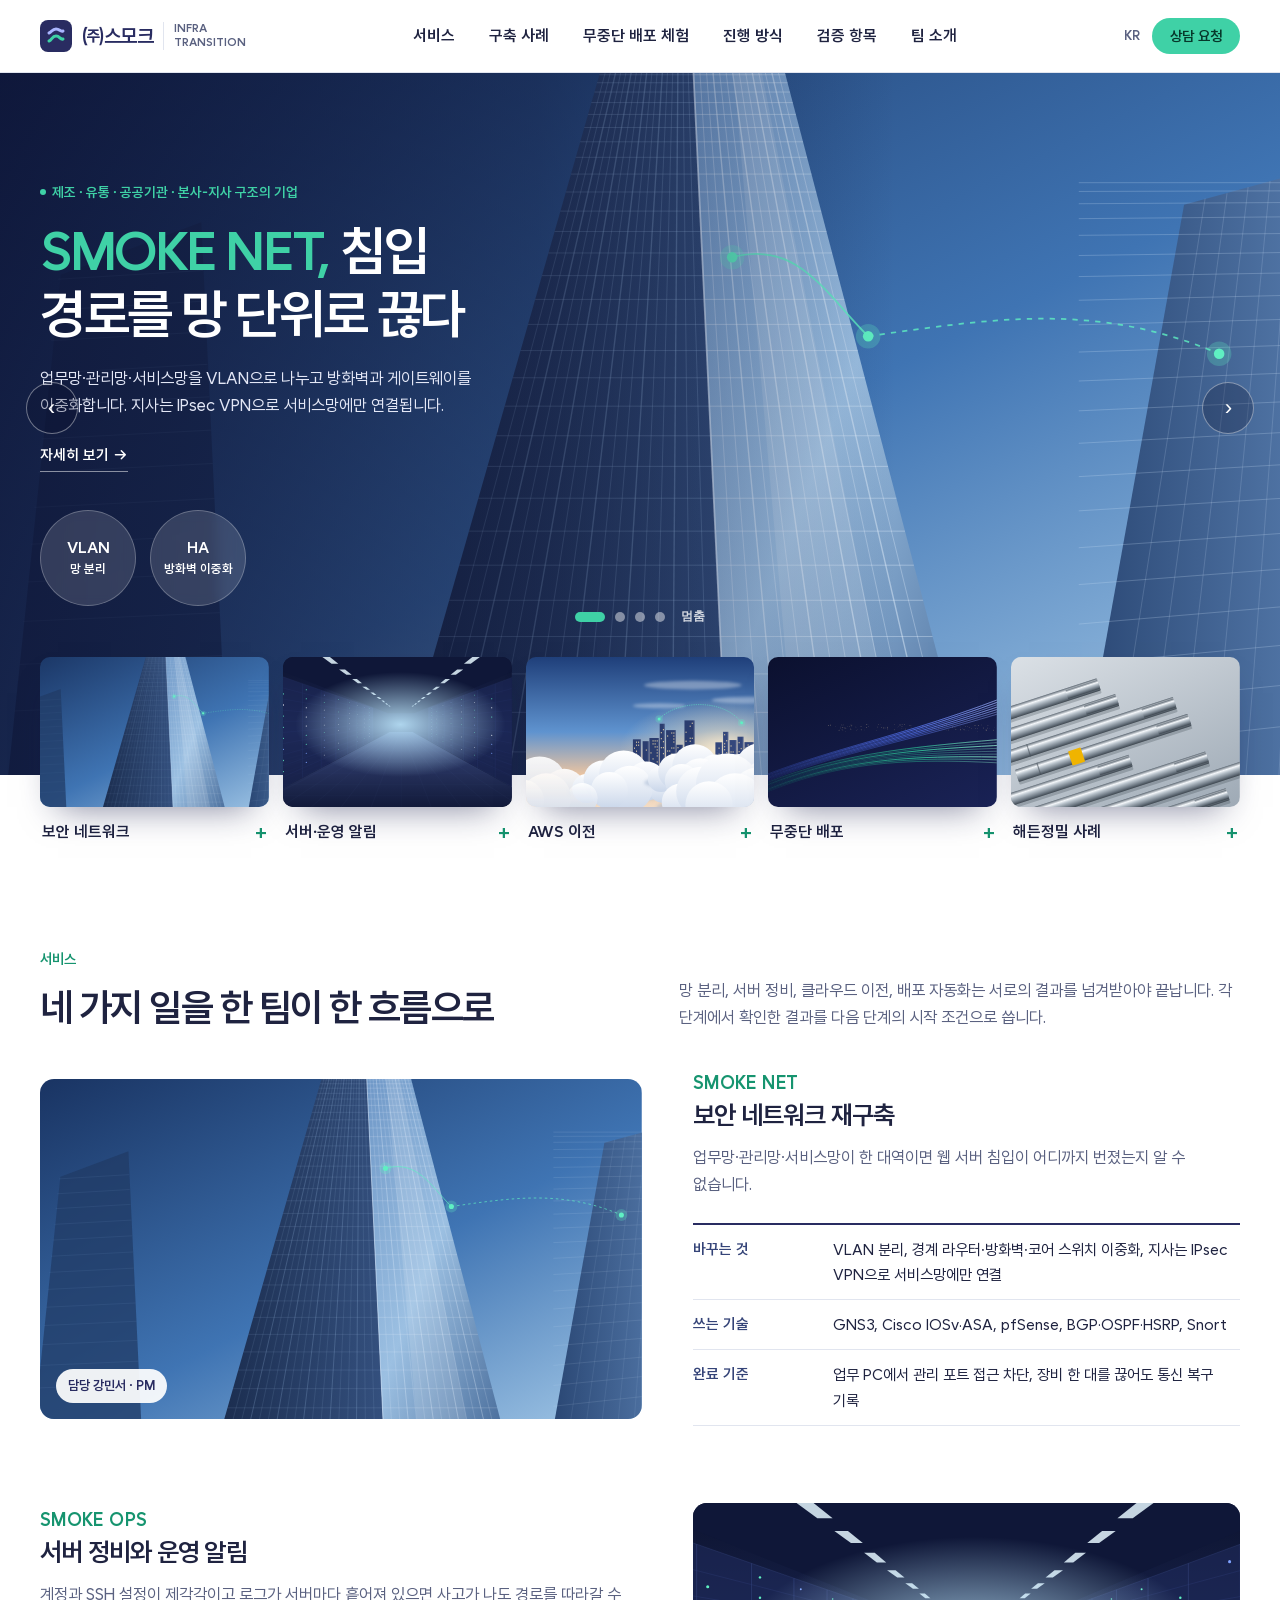
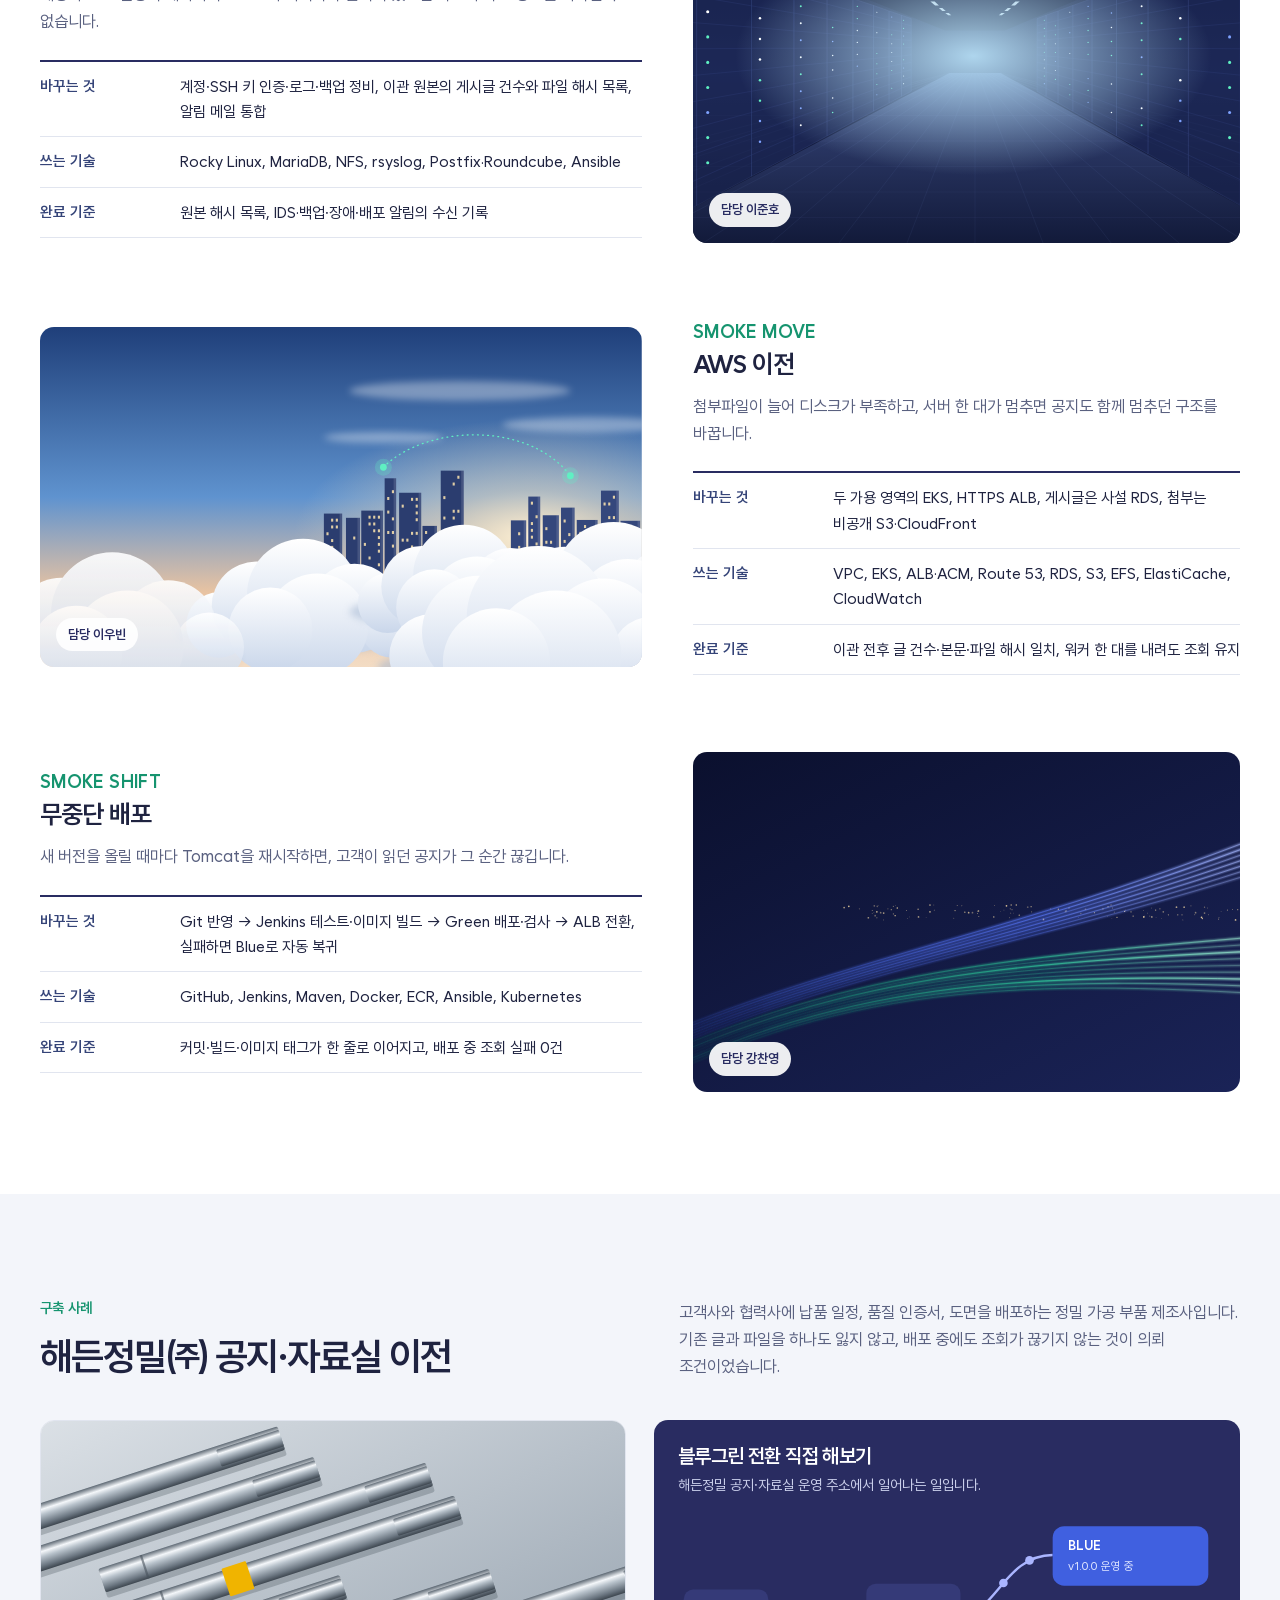
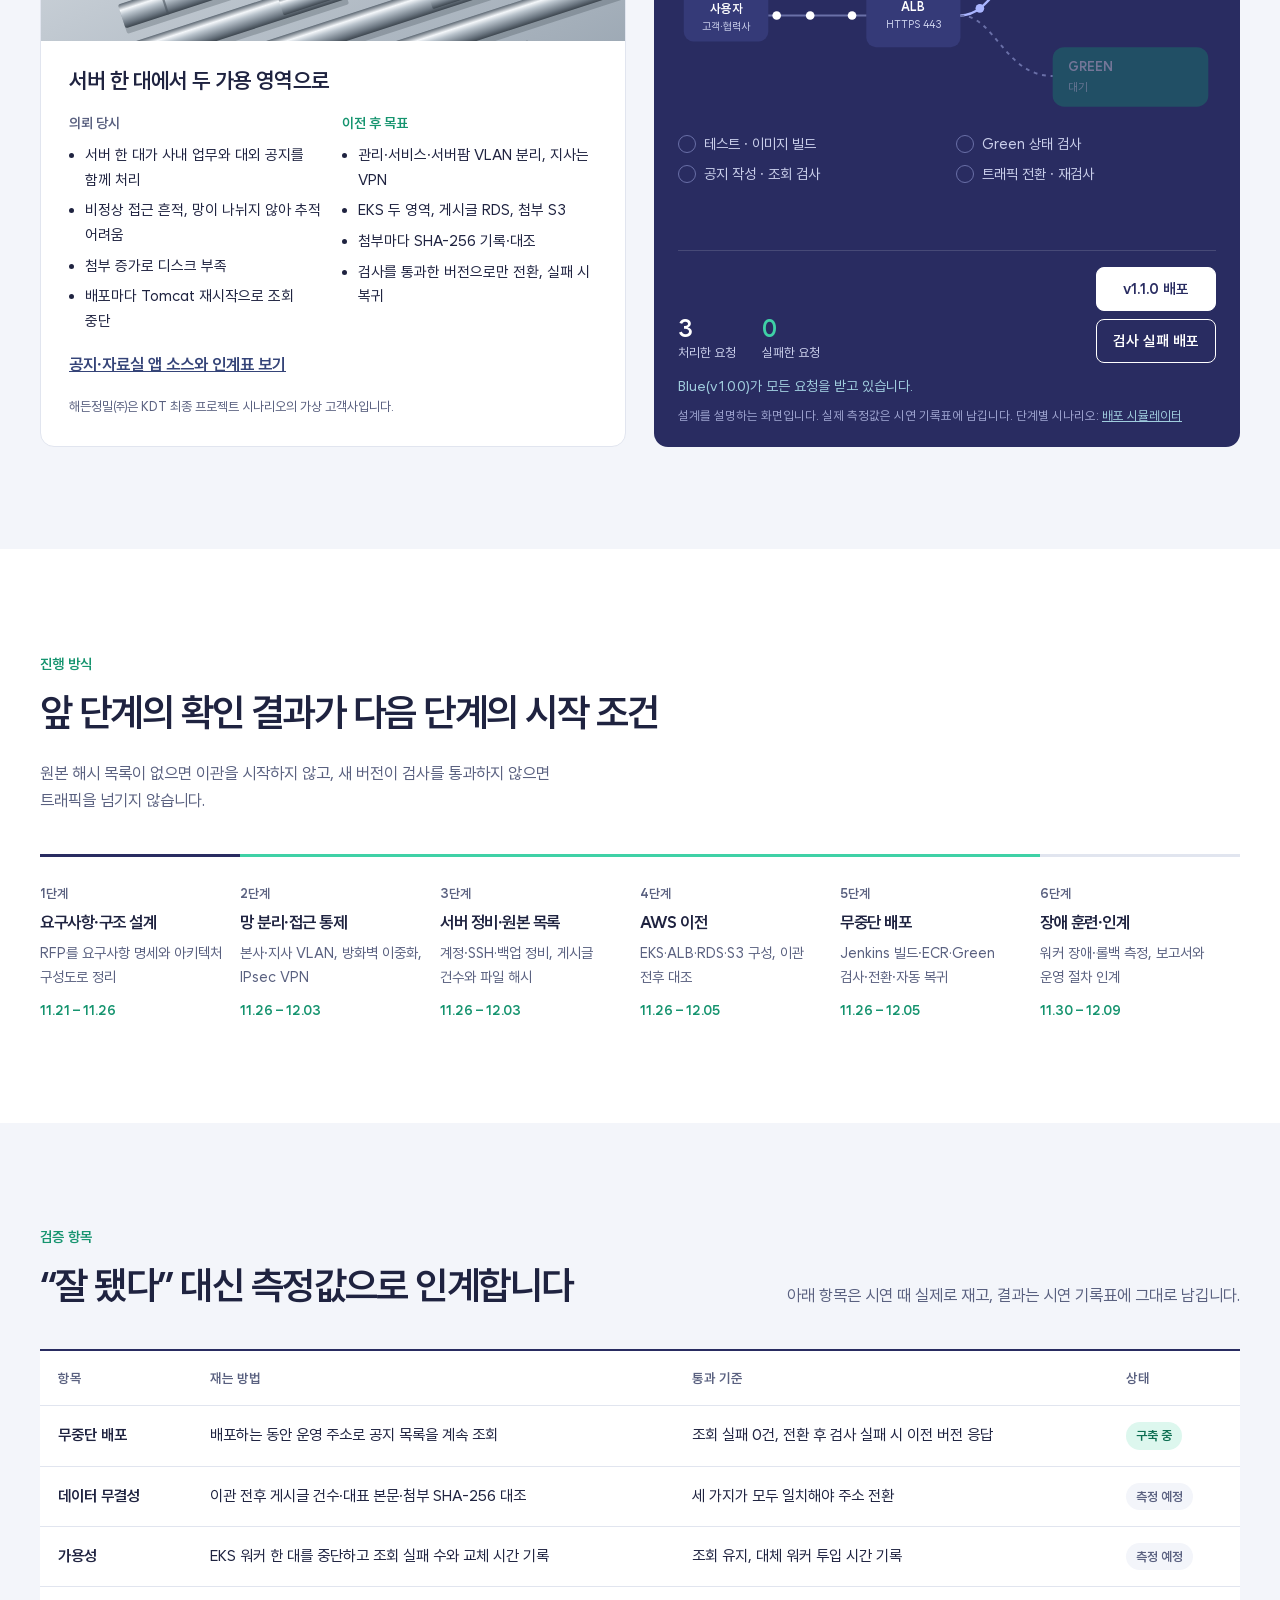
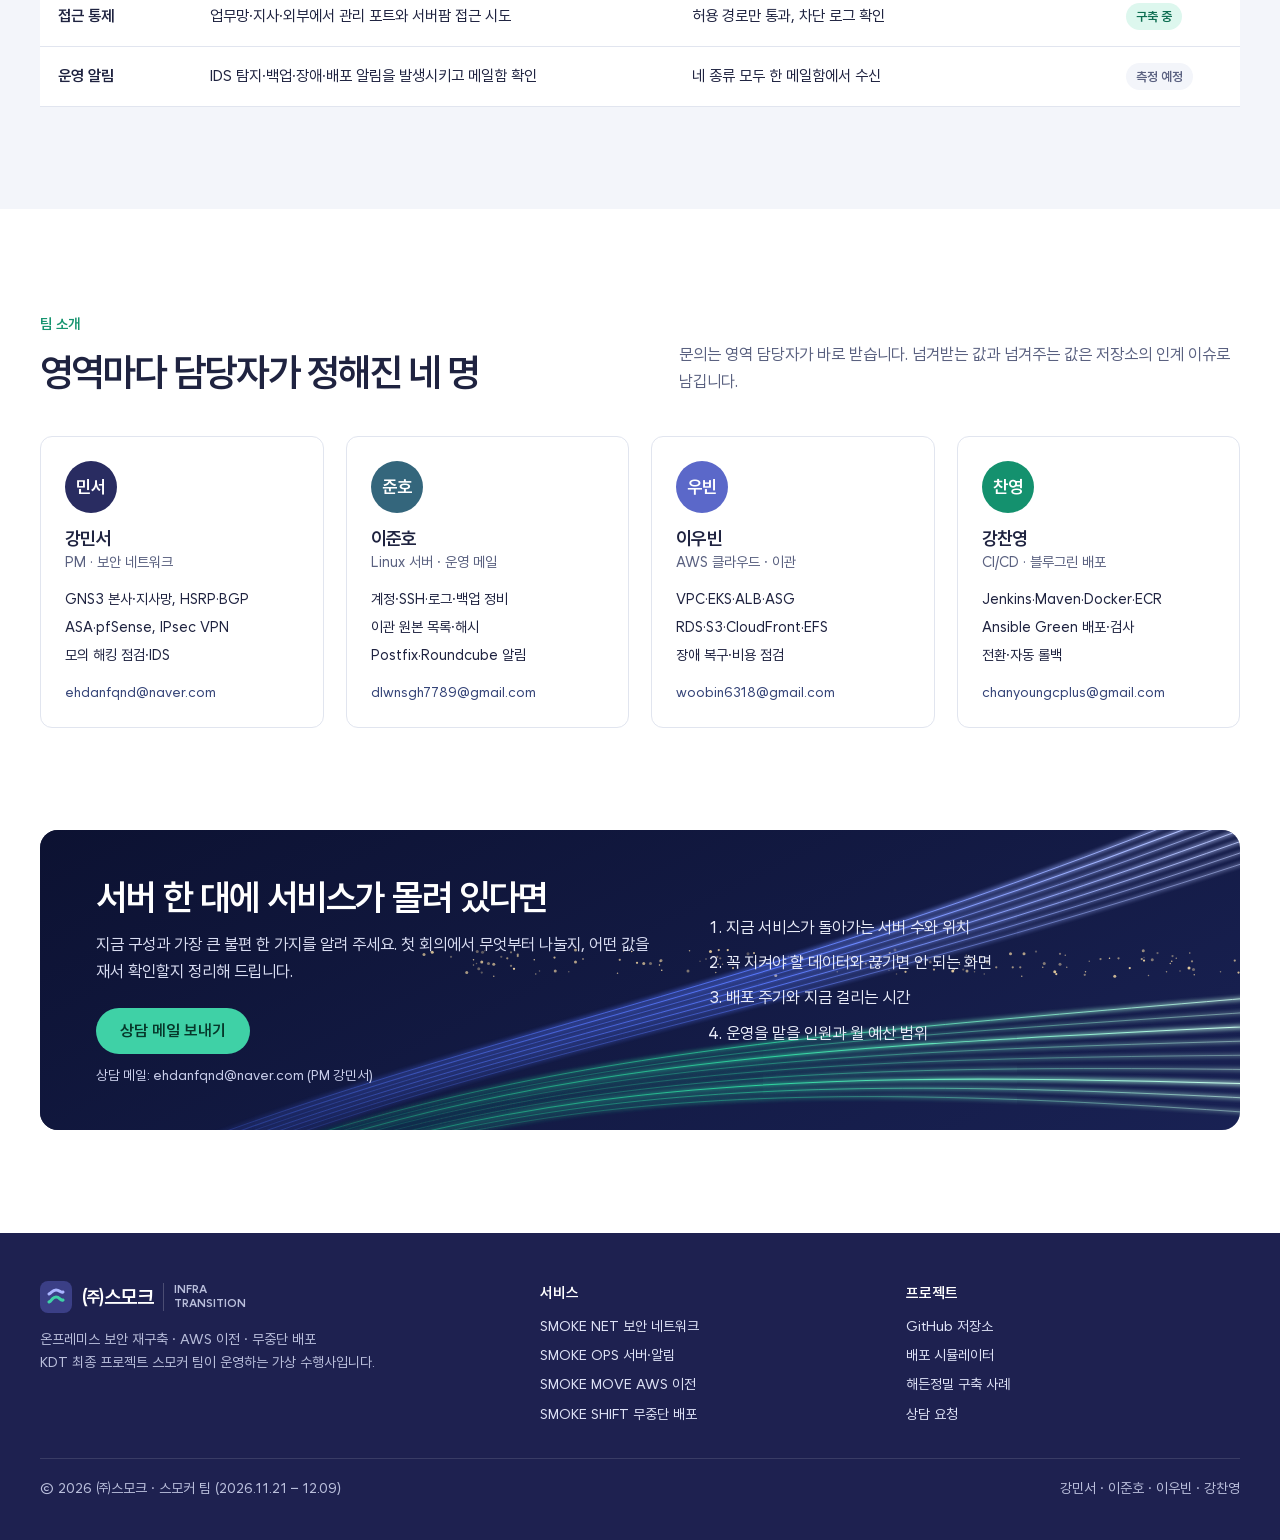
==== commit a320f17e: "docs: 회사 홈페이지 글꼴을 원티드 산스 SemiBold 중심으로 교체 - 장식용 디스플레이체(Gasoek One·Unbounded) 제거, 굵기 700 이상 제거 - 제목 6" ====
--- a/docs/site/index.html
+++ b/docs/site/index.html
@@ -6,13 +6,10 @@
 <title>㈜스모크 | 인프라 전환 전문</title>
 <meta name="description" content="㈜스모크는 온프레미스 보안 재구축, AWS 이전, 무중단 배포를 한 흐름으로 맡습니다.">
 <link rel="icon" href="data:image/svg+xml,%3Csvg xmlns='http://www.w3.org/2000/svg' viewBox='0 0 32 32'%3E%3Crect width='32' height='32' rx='8' fill='%23292C61'/%3E%3Cpath d='M9 21c3-1 3-5 7-5s4 4 7 3' stroke='%233FD1A6' stroke-width='3' fill='none' stroke-linecap='round'/%3E%3Cpath d='M9 13c3-1 3-4 7-4s4 3 7 2' stroke='%23AAB5FF' stroke-width='3' fill='none' stroke-linecap='round'/%3E%3C/svg%3E">
-<style>/* Gasoek One · Unbounded · IBM Plex Sans KR — SIL Open Font License 1.1, 페이지 글자만 남긴 서브셋 */
-@font-face{font-family:'Gasoek One';font-style:normal;font-weight:400;font-display:swap;src:url([data-uri]) format('woff2');unicode-range:U+20-7E, U+A9, U+B7, U+2013-2014, U+201C-201D, U+2039-203A, U+AC00-AC01, U+AC04, U+AC08, U+AC10-AC12, U+AC15, U+AC19, U+AC1C-AC1D, U+AC70, U+AC74, U+AC78, U+AC80, U+AC83, U+AC8C, U+ACA8, U+ACB0, U+ACBD, U+ACC4, U+ACE0, U+ACF3, U+ACF5, U+ACFC, U+AD00, U+AD50, U+AD6C, U+ADA4, U+ADC0, U+ADF8, U+ADFC, U+AE00, U+AE08, U+AE30, U+AE34, U+AE40-AE41, U+AE4C, U+AED8, U+AF2D, U+AFB8, U+AFC9, U+B04A, U+B05D, U+B098, U+B0A8-B0A9, U+B0B4, U+B108, U+B118, U+B124, U+B204, U+B20C, U+B258, U+B274, U+B294, U+B298, U+B2C8, U+B2E4, U+B2E8, U+B2F4-B2F5, U+B2F9, U+B300, U+B354, U+B358, U+B370, U+B3C4, U+B3CC, U+B3D9, U+B410, U+B418, U+B41C, U+B429, U+B450, U+B4A4, U+B4DC, U+B4E0, U+B4ED, U+B514, U+B530, U+B54C, U+B5A4, U+B744, U+B77C, U+B791, U+B798, U+B7F0, U+B808, U+B824-B825, U+B828, U+B840, U+B85C-B85D, U+B864, U+B86D, U+B86F, U+B8B0, U+B8CC, U+B8E8, U+B8F9, U+B958, U+B974, U+B97C, U+B984, U+B9AC, U+B9B0, U+B9B4, U+B9BC-B9BD, U+B9C8, U+B9CC, U+B9DD-B9DE, U+B9E1, U+B9E8, U+BA3C, U+BA48, U+BA54, U+BA74, U+BA85, U+BAA8-BAA9, U+BAB0, U+BB34, U+BB38, U+BBAC, U+BBF8, U+BBFC, U+BC00, U+BC0B, U+BC14, U+BC18, U+BC1B-BC1C, U+BC29, U+BC30-BC31, U+BC38, U+BC84, U+BC88, U+BC94-BC95, U+BCBD, U+BCC4, U+BCF4-BCF5, U+BCF8, U+BD80, U+BD84, U+BD88, U+BE0C, U+BE14, U+BE44, U+BE48, U+BE4C, U+BE5B, U+C0AC, U+C0B0, U+C0C1, U+C0C8-C0C9, U+C0DD, U+C11C-C11D, U+C120, U+C124, U+C131, U+C138-C139, U+C14B, U+C158, U+C18C-C18D, U+C218, U+C21C, U+C220, U+C22B, U+C288, U+C2A4, U+C2AC, U+C2B5, U+C2DC-C2DD, U+C2E0, U+C2E4, U+C4F0, U+C501, U+C544, U+C548, U+C54A, U+C54C, U+C55E, U+C560, U+C571, U+C57C, U+C5B4, U+C5C5-C5C8, U+C5D0, U+C5ED, U+C5F0, U+C5F4, U+C601, U+C606, U+C608, U+C624, U+C628, U+C62C, U+C62E, U+C640, U+C644, U+C678, U+C694, U+C6A9, U+C6B0, U+C6B4, U+C6C0, U+C6CC, U+C6D0, U+C6D4, U+C6E0, U+C6E8, U+C6F9, U+C704, U+C720, U+C73C, U+C740, U+C744, U+C74C, U+C751, U+C758, U+C774, U+C778, U+C77C-C77D, U+C783, U+C785, U+C788, U+C790-C791, U+C798, U+C7A5, U+C7AC, U+C800-C801, U+C804, U+C808, U+C810-C811, U+C815, U+C81C-C81D, U+C838, U+C84C, U+C870-C871, U+C874, U+C885, U+C88C, U+C8FC, U+C900, U+C904, U+C911, U+C99D, U+C9C0-C9C1, U+C9C4, U+C9C8, U+CABD, U+CC28, U+CC2C, U+CC98, U+CCA8, U+CCAB, U+CCAD, U+CCB4, U+CCD0, U+CD08, U+CD5C, U+CD94-CD95, U+CD9C, U+CDA4, U+CE21, U+CE58, U+CE5C, U+CE68, U+CE74, U+CEE4, U+CF1C, U+CF54, U+D06C, U+D070, U+D074, U+D0A4, U+D0B9, U+D0C0, U+D0C8, U+D0D0, U+D0DC-D0DD, U+D130, U+D14C-D14D, U+D1B5, U+D22C, U+D2B8, U+D2BC, U+D300, U+D30C, U+D31C, U+D328, U+D398, U+D3B8, U+D3EC-D3ED, U+D45C, U+D478, U+D488, U+D504, U+D53D, U+D558, U+D55C, U+D560, U+D568-D569, U+D56D, U+D574, U+D588-D589, U+D5C8, U+D5D8, U+D5E4, U+D611, U+D615, U+D638, U+D63C, U+D648, U+D654-D655, U+D658, U+D68C, U+D6C4, U+D6C8, U+D750, U+D754, U+D769, U+D770, U+D788}
-@font-face{font-family:'Unbounded';font-style:normal;font-weight:600;font-display:swap;src:url([data-uri]) format('woff2');unicode-range:U+20-7E, U+A9, U+B7, U+2013-2014, U+201C-201D, U+2039-203A, U+2191}
-@font-face{font-family:'Unbounded';font-style:normal;font-weight:800;font-display:swap;src:url([data-uri]) format('woff2');unicode-range:U+20-7E, U+A9, U+B7, U+2013-2014, U+201C-201D, U+2039-203A, U+2191}
-@font-face{font-family:'IBM Plex Sans KR';font-style:normal;font-weight:400;font-display:swap;src:url([data-uri]) format('woff2');unicode-range:U+20-7E, U+A9, U+B7, U+2013-2014, U+201C-201D, U+2191-2192, U+321C, U+AC00-AC01, U+AC04, U+AC08, U+AC10-AC12, U+AC15, U+AC19, U+AC1C-AC1D, U+AC70, U+AC74, U+AC78, U+AC80, U+AC83, U+AC8C, U+ACA8, U+ACB0, U+ACBD, U+ACC4, U+ACE0, U+ACF3, U+ACF5, U+ACFC, U+AD00, U+AD50, U+AD6C, U+ADA4, U+ADC0, U+ADF8, U+ADFC, U+AE00, U+AE08, U+AE30, U+AE34, U+AE40-AE41, U+AE4C, U+AED8, U+AF2D, U+AFB8, U+AFC9, U+B04A, U+B05D, U+B098, U+B0A8-B0A9, U+B0B4, U+B108, U+B118, U+B124, U+B204, U+B20C, U+B258, U+B274, U+B294, U+B298, U+B2C8, U+B2E4, U+B2E8, U+B2F4-B2F5, U+B2F9, U+B300, U+B354, U+B358, U+B370, U+B3C4, U+B3CC, U+B3D9, U+B410, U+B418, U+B41C, U+B429, U+B450, U+B4A4, U+B4DC, U+B4E0, U+B4ED, U+B514, U+B530, U+B54C, U+B5A4, U+B744, U+B77C, U+B791, U+B798, U+B7F0, U+B808, U+B824-B825, U+B828, U+B840, U+B85C-B85D, U+B864, U+B86D, U+B86F, U+B8B0, U+B8CC, U+B8E8, U+B8F9, U+B958, U+B974, U+B97C, U+B984, U+B9AC, U+B9B0, U+B9B4, U+B9BC-B9BD, U+B9C8, U+B9CC, U+B9DD-B9DE, U+B9E1, U+B9E8, U+BA3C, U+BA48, U+BA54, U+BA74, U+BA85, U+BAA8-BAA9, U+BAB0, U+BB34, U+BB38, U+BBAC, U+BBF8, U+BBFC, U+BC00, U+BC0B, U+BC14, U+BC18, U+BC1B-BC1C, U+BC29, U+BC30-BC31, U+BC38, U+BC84, U+BC88, U+BC94-BC95, U+BCBD, U+BCC4, U+BCF4-BCF5, U+BCF8, U+BD80, U+BD84, U+BD88, U+BE0C, U+BE14, U+BE44, U+BE48, U+BE4C, U+BE5B, U+C0AC, U+C0B0, U+C0C1, U+C0C8-C0C9, U+C0DD, U+C11C-C11D, U+C120, U+C124, U+C131, U+C138-C139, U+C14B, U+C158, U+C18C-C18D, U+C218, U+C21C, U+C220, U+C22B, U+C288, U+C2A4, U+C2AC, U+C2B5, U+C2DC-C2DD, U+C2E0, U+C2E4, U+C4F0, U+C501, U+C544, U+C548, U+C54A, U+C54C, U+C55E, U+C560, U+C571, U+C57C, U+C5B4, U+C5C5-C5C8, U+C5D0, U+C5ED, U+C5F0, U+C5F4, U+C601, U+C606, U+C608, U+C624, U+C628, U+C62C, U+C62E, U+C640, U+C644, U+C678, U+C694, U+C6A9, U+C6B0, U+C6B4, U+C6C0, U+C6CC, U+C6D0, U+C6D4, U+C6E0, U+C6E8, U+C6F9, U+C704, U+C720, U+C73C, U+C740, U+C744, U+C74C, U+C751, U+C758, U+C774, U+C778, U+C77C-C77D, U+C783, U+C785, U+C788, U+C790-C791, U+C798, U+C7A5, U+C7AC, U+C800-C801, U+C804, U+C808, U+C810-C811, U+C815, U+C81C-C81D, U+C838, U+C84C, U+C870-C871, U+C874, U+C885, U+C88C, U+C8FC, U+C900, U+C904, U+C911, U+C99D, U+C9C0-C9C1, U+C9C4, U+C9C8, U+CABD, U+CC28, U+CC2C, U+CC98, U+CCA8, U+CCAB, U+CCAD, U+CCB4, U+CCD0, U+CD08, U+CD5C, U+CD94-CD95, U+CD9C, U+CDA4, U+CE21, U+CE58, U+CE5C, U+CE68, U+CE74, U+CEE4, U+CF1C, U+CF54, U+D06C, U+D070, U+D074, U+D0A4, U+D0B9, U+D0C0, U+D0C8, U+D0D0, U+D0DC-D0DD, U+D130, U+D14C-D14D, U+D1B5, U+D22C, U+D2B8, U+D2BC, U+D300, U+D30C, U+D31C, U+D328, U+D398, U+D3B8, U+D3EC-D3ED, U+D45C, U+D478, U+D488, U+D504, U+D53D, U+D558, U+D55C, U+D560, U+D568-D569, U+D56D, U+D574, U+D588-D589, U+D5C8, U+D5D8, U+D5E4, U+D611, U+D615, U+D638, U+D63C, U+D648, U+D654-D655, U+D658, U+D68C, U+D6C4, U+D6C8, U+D750, U+D754, U+D769, U+D770, U+D788}
-@font-face{font-family:'IBM Plex Sans KR';font-style:normal;font-weight:500;font-display:swap;src:url([data-uri]) format('woff2');unicode-range:U+20-7E, U+A9, U+B7, U+2013-2014, U+201C-201D, U+2191-2192, U+321C, U+AC00-AC01, U+AC04, U+AC08, U+AC10-AC12, U+AC15, U+AC19, U+AC1C-AC1D, U+AC70, U+AC74, U+AC78, U+AC80, U+AC83, U+AC8C, U+ACA8, U+ACB0, U+ACBD, U+ACC4, U+ACE0, U+ACF3, U+ACF5, U+ACFC, U+AD00, U+AD50, U+AD6C, U+ADA4, U+ADC0, U+ADF8, U+ADFC, U+AE00, U+AE08, U+AE30, U+AE34, U+AE40-AE41, U+AE4C, U+AED8, U+AF2D, U+AFB8, U+AFC9, U+B04A, U+B05D, U+B098, U+B0A8-B0A9, U+B0B4, U+B108, U+B118, U+B124, U+B204, U+B20C, U+B258, U+B274, U+B294, U+B298, U+B2C8, U+B2E4, U+B2E8, U+B2F4-B2F5, U+B2F9, U+B300, U+B354, U+B358, U+B370, U+B3C4, U+B3CC, U+B3D9, U+B410, U+B418, U+B41C, U+B429, U+B450, U+B4A4, U+B4DC, U+B4E0, U+B4ED, U+B514, U+B530, U+B54C, U+B5A4, U+B744, U+B77C, U+B791, U+B798, U+B7F0, U+B808, U+B824-B825, U+B828, U+B840, U+B85C-B85D, U+B864, U+B86D, U+B86F, U+B8B0, U+B8CC, U+B8E8, U+B8F9, U+B958, U+B974, U+B97C, U+B984, U+B9AC, U+B9B0, U+B9B4, U+B9BC-B9BD, U+B9C8, U+B9CC, U+B9DD-B9DE, U+B9E1, U+B9E8, U+BA3C, U+BA48, U+BA54, U+BA74, U+BA85, U+BAA8-BAA9, U+BAB0, U+BB34, U+BB38, U+BBAC, U+BBF8, U+BBFC, U+BC00, U+BC0B, U+BC14, U+BC18, U+BC1B-BC1C, U+BC29, U+BC30-BC31, U+BC38, U+BC84, U+BC88, U+BC94-BC95, U+BCBD, U+BCC4, U+BCF4-BCF5, U+BCF8, U+BD80, U+BD84, U+BD88, U+BE0C, U+BE14, U+BE44, U+BE48, U+BE4C, U+BE5B, U+C0AC, U+C0B0, U+C0C1, U+C0C8-C0C9, U+C0DD, U+C11C-C11D, U+C120, U+C124, U+C131, U+C138-C139, U+C14B, U+C158, U+C18C-C18D, U+C218, U+C21C, U+C220, U+C22B, U+C288, U+C2A4, U+C2AC, U+C2B5, U+C2DC-C2DD, U+C2E0, U+C2E4, U+C4F0, U+C501, U+C544, U+C548, U+C54A, U+C54C, U+C55E, U+C560, U+C571, U+C57C, U+C5B4, U+C5C5-C5C8, U+C5D0, U+C5ED, U+C5F0, U+C5F4, U+C601, U+C606, U+C608, U+C624, U+C628, U+C62C, U+C62E, U+C640, U+C644, U+C678, U+C694, U+C6A9, U+C6B0, U+C6B4, U+C6C0, U+C6CC, U+C6D0, U+C6D4, U+C6E0, U+C6E8, U+C6F9, U+C704, U+C720, U+C73C, U+C740, U+C744, U+C74C, U+C751, U+C758, U+C774, U+C778, U+C77C-C77D, U+C783, U+C785, U+C788, U+C790-C791, U+C798, U+C7A5, U+C7AC, U+C800-C801, U+C804, U+C808, U+C810-C811, U+C815, U+C81C-C81D, U+C838, U+C84C, U+C870-C871, U+C874, U+C885, U+C88C, U+C8FC, U+C900, U+C904, U+C911, U+C99D, U+C9C0-C9C1, U+C9C4, U+C9C8, U+CABD, U+CC28, U+CC2C, U+CC98, U+CCA8, U+CCAB, U+CCAD, U+CCB4, U+CCD0, U+CD08, U+CD5C, U+CD94-CD95, U+CD9C, U+CDA4, U+CE21, U+CE58, U+CE5C, U+CE68, U+CE74, U+CEE4, U+CF1C, U+CF54, U+D06C, U+D070, U+D074, U+D0A4, U+D0B9, U+D0C0, U+D0C8, U+D0D0, U+D0DC-D0DD, U+D130, U+D14C-D14D, U+D1B5, U+D22C, U+D2B8, U+D2BC, U+D300, U+D30C, U+D31C, U+D328, U+D398, U+D3B8, U+D3EC-D3ED, U+D45C, U+D478, U+D488, U+D504, U+D53D, U+D558, U+D55C, U+D560, U+D568-D569, U+D56D, U+D574, U+D588-D589, U+D5C8, U+D5D8, U+D5E4, U+D611, U+D615, U+D638, U+D63C, U+D648, U+D654-D655, U+D658, U+D68C, U+D6C4, U+D6C8, U+D750, U+D754, U+D769, U+D770, U+D788}
-@font-face{font-family:'IBM Plex Sans KR';font-style:normal;font-weight:700;font-display:swap;src:url([data-uri]) format('woff2');unicode-range:U+20-7E, U+A9, U+B7, U+2013-2014, U+201C-201D, U+2191-2192, U+321C, U+AC00-AC01, U+AC04, U+AC08, U+AC10-AC12, U+AC15, U+AC19, U+AC1C-AC1D, U+AC70, U+AC74, U+AC78, U+AC80, U+AC83, U+AC8C, U+ACA8, U+ACB0, U+ACBD, U+ACC4, U+ACE0, U+ACF3, U+ACF5, U+ACFC, U+AD00, U+AD50, U+AD6C, U+ADA4, U+ADC0, U+ADF8, U+ADFC, U+AE00, U+AE08, U+AE30, U+AE34, U+AE40-AE41, U+AE4C, U+AED8, U+AF2D, U+AFB8, U+AFC9, U+B04A, U+B05D, U+B098, U+B0A8-B0A9, U+B0B4, U+B108, U+B118, U+B124, U+B204, U+B20C, U+B258, U+B274, U+B294, U+B298, U+B2C8, U+B2E4, U+B2E8, U+B2F4-B2F5, U+B2F9, U+B300, U+B354, U+B358, U+B370, U+B3C4, U+B3CC, U+B3D9, U+B410, U+B418, U+B41C, U+B429, U+B450, U+B4A4, U+B4DC, U+B4E0, U+B4ED, U+B514, U+B530, U+B54C, U+B5A4, U+B744, U+B77C, U+B791, U+B798, U+B7F0, U+B808, U+B824-B825, U+B828, U+B840, U+B85C-B85D, U+B864, U+B86D, U+B86F, U+B8B0, U+B8CC, U+B8E8, U+B8F9, U+B958, U+B974, U+B97C, U+B984, U+B9AC, U+B9B0, U+B9B4, U+B9BC-B9BD, U+B9C8, U+B9CC, U+B9DD-B9DE, U+B9E1, U+B9E8, U+BA3C, U+BA48, U+BA54, U+BA74, U+BA85, U+BAA8-BAA9, U+BAB0, U+BB34, U+BB38, U+BBAC, U+BBF8, U+BBFC, U+BC00, U+BC0B, U+BC14, U+BC18, U+BC1B-BC1C, U+BC29, U+BC30-BC31, U+BC38, U+BC84, U+BC88, U+BC94-BC95, U+BCBD, U+BCC4, U+BCF4-BCF5, U+BCF8, U+BD80, U+BD84, U+BD88, U+BE0C, U+BE14, U+BE44, U+BE48, U+BE4C, U+BE5B, U+C0AC, U+C0B0, U+C0C1, U+C0C8-C0C9, U+C0DD, U+C11C-C11D, U+C120, U+C124, U+C131, U+C138-C139, U+C14B, U+C158, U+C18C-C18D, U+C218, U+C21C, U+C220, U+C22B, U+C288, U+C2A4, U+C2AC, U+C2B5, U+C2DC-C2DD, U+C2E0, U+C2E4, U+C4F0, U+C501, U+C544, U+C548, U+C54A, U+C54C, U+C55E, U+C560, U+C571, U+C57C, U+C5B4, U+C5C5-C5C8, U+C5D0, U+C5ED, U+C5F0, U+C5F4, U+C601, U+C606, U+C608, U+C624, U+C628, U+C62C, U+C62E, U+C640, U+C644, U+C678, U+C694, U+C6A9, U+C6B0, U+C6B4, U+C6C0, U+C6CC, U+C6D0, U+C6D4, U+C6E0, U+C6E8, U+C6F9, U+C704, U+C720, U+C73C, U+C740, U+C744, U+C74C, U+C751, U+C758, U+C774, U+C778, U+C77C-C77D, U+C783, U+C785, U+C788, U+C790-C791, U+C798, U+C7A5, U+C7AC, U+C800-C801, U+C804, U+C808, U+C810-C811, U+C815, U+C81C-C81D, U+C838, U+C84C, U+C870-C871, U+C874, U+C885, U+C88C, U+C8FC, U+C900, U+C904, U+C911, U+C99D, U+C9C0-C9C1, U+C9C4, U+C9C8, U+CABD, U+CC28, U+CC2C, U+CC98, U+CCA8, U+CCAB, U+CCAD, U+CCB4, U+CCD0, U+CD08, U+CD5C, U+CD94-CD95, U+CD9C, U+CDA4, U+CE21, U+CE58, U+CE5C, U+CE68, U+CE74, U+CEE4, U+CF1C, U+CF54, U+D06C, U+D070, U+D074, U+D0A4, U+D0B9, U+D0C0, U+D0C8, U+D0D0, U+D0DC-D0DD, U+D130, U+D14C-D14D, U+D1B5, U+D22C, U+D2B8, U+D2BC, U+D300, U+D30C, U+D31C, U+D328, U+D398, U+D3B8, U+D3EC-D3ED, U+D45C, U+D478, U+D488, U+D504, U+D53D, U+D558, U+D55C, U+D560, U+D568-D569, U+D56D, U+D574, U+D588-D589, U+D5C8, U+D5D8, U+D5E4, U+D611, U+D615, U+D638, U+D63C, U+D648, U+D654-D655, U+D658, U+D68C, U+D6C4, U+D6C8, U+D750, U+D754, U+D769, U+D770, U+D788}
+<style>/* Wanted Sans (SIL OFL 1.1) — 페이지 글자만 남긴 서브셋 */
+@font-face{font-family:'Wanted Sans';font-style:normal;font-weight:400;font-display:swap;src:url([data-uri]) format('woff2')}
+@font-face{font-family:'Wanted Sans';font-style:normal;font-weight:500;font-display:swap;src:url([data-uri]) format('woff2')}
+@font-face{font-family:'Wanted Sans';font-style:normal;font-weight:600;font-display:swap;src:url([data-uri]